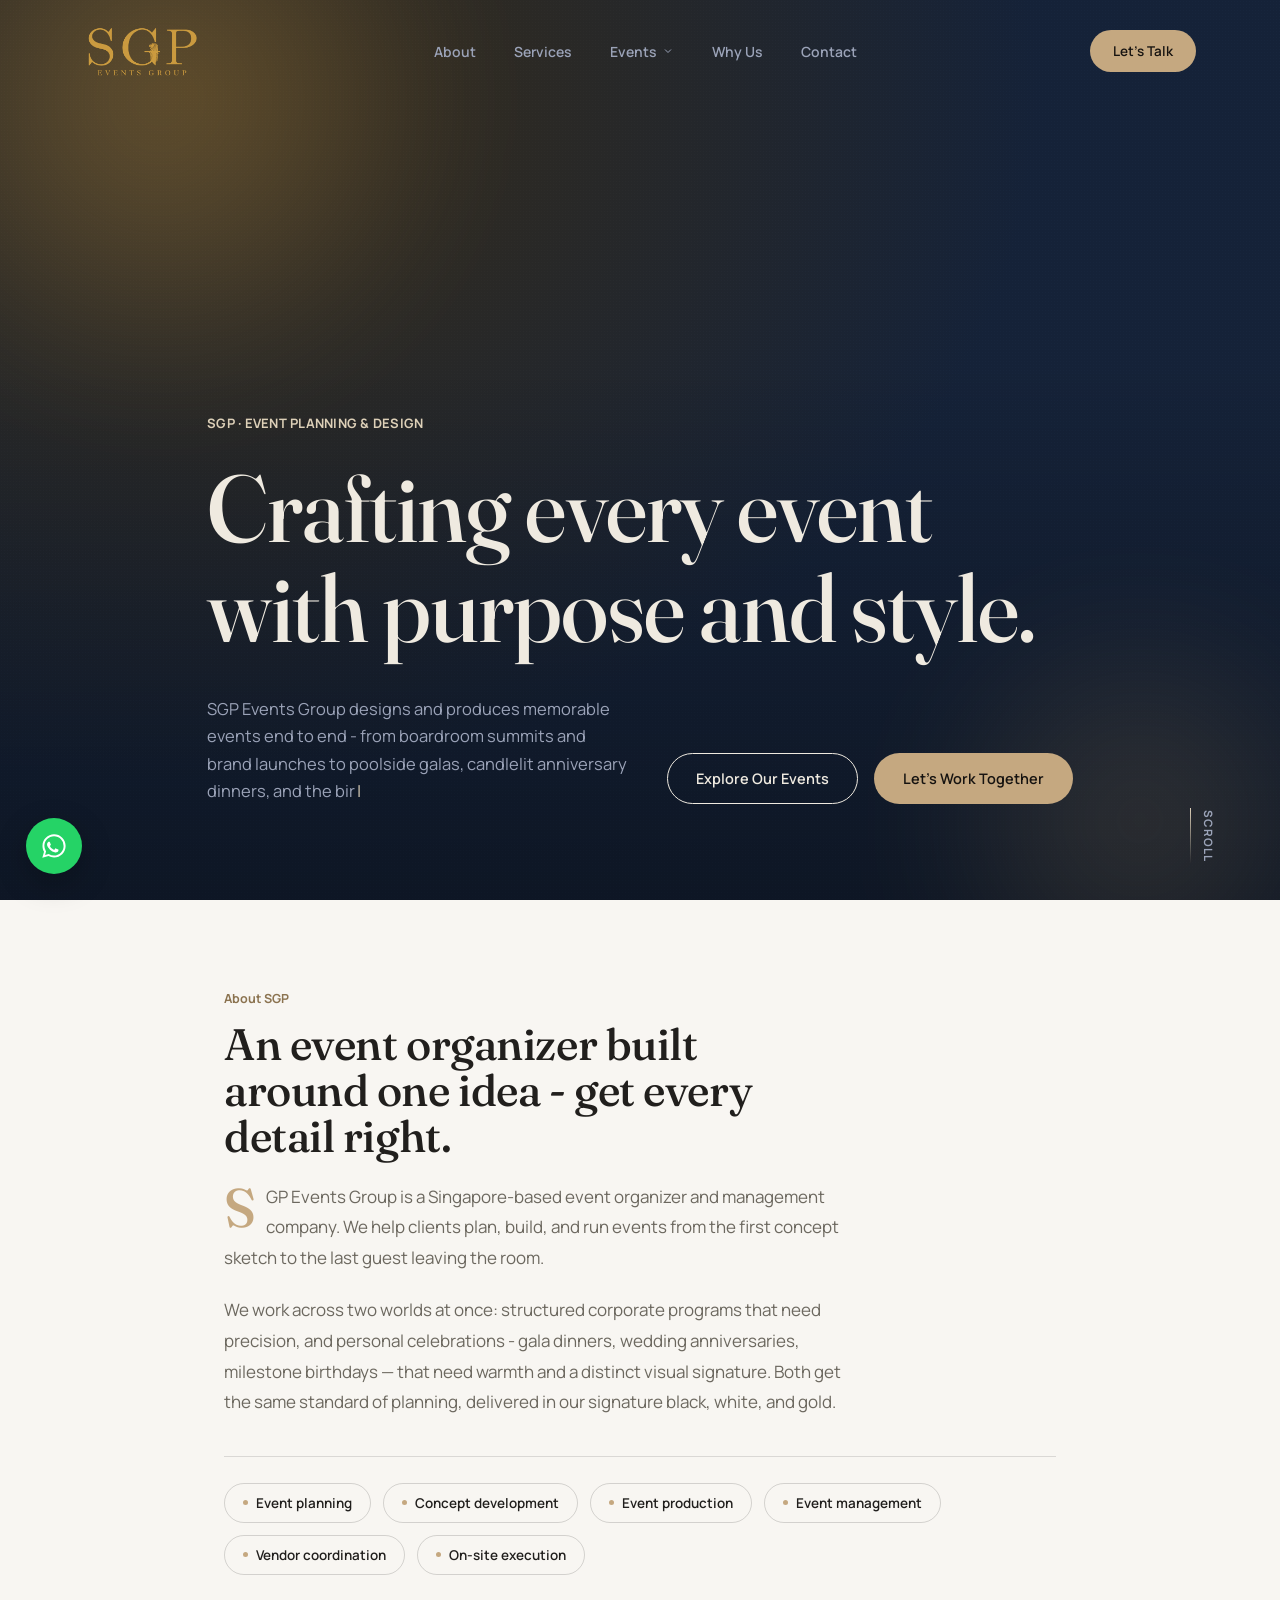
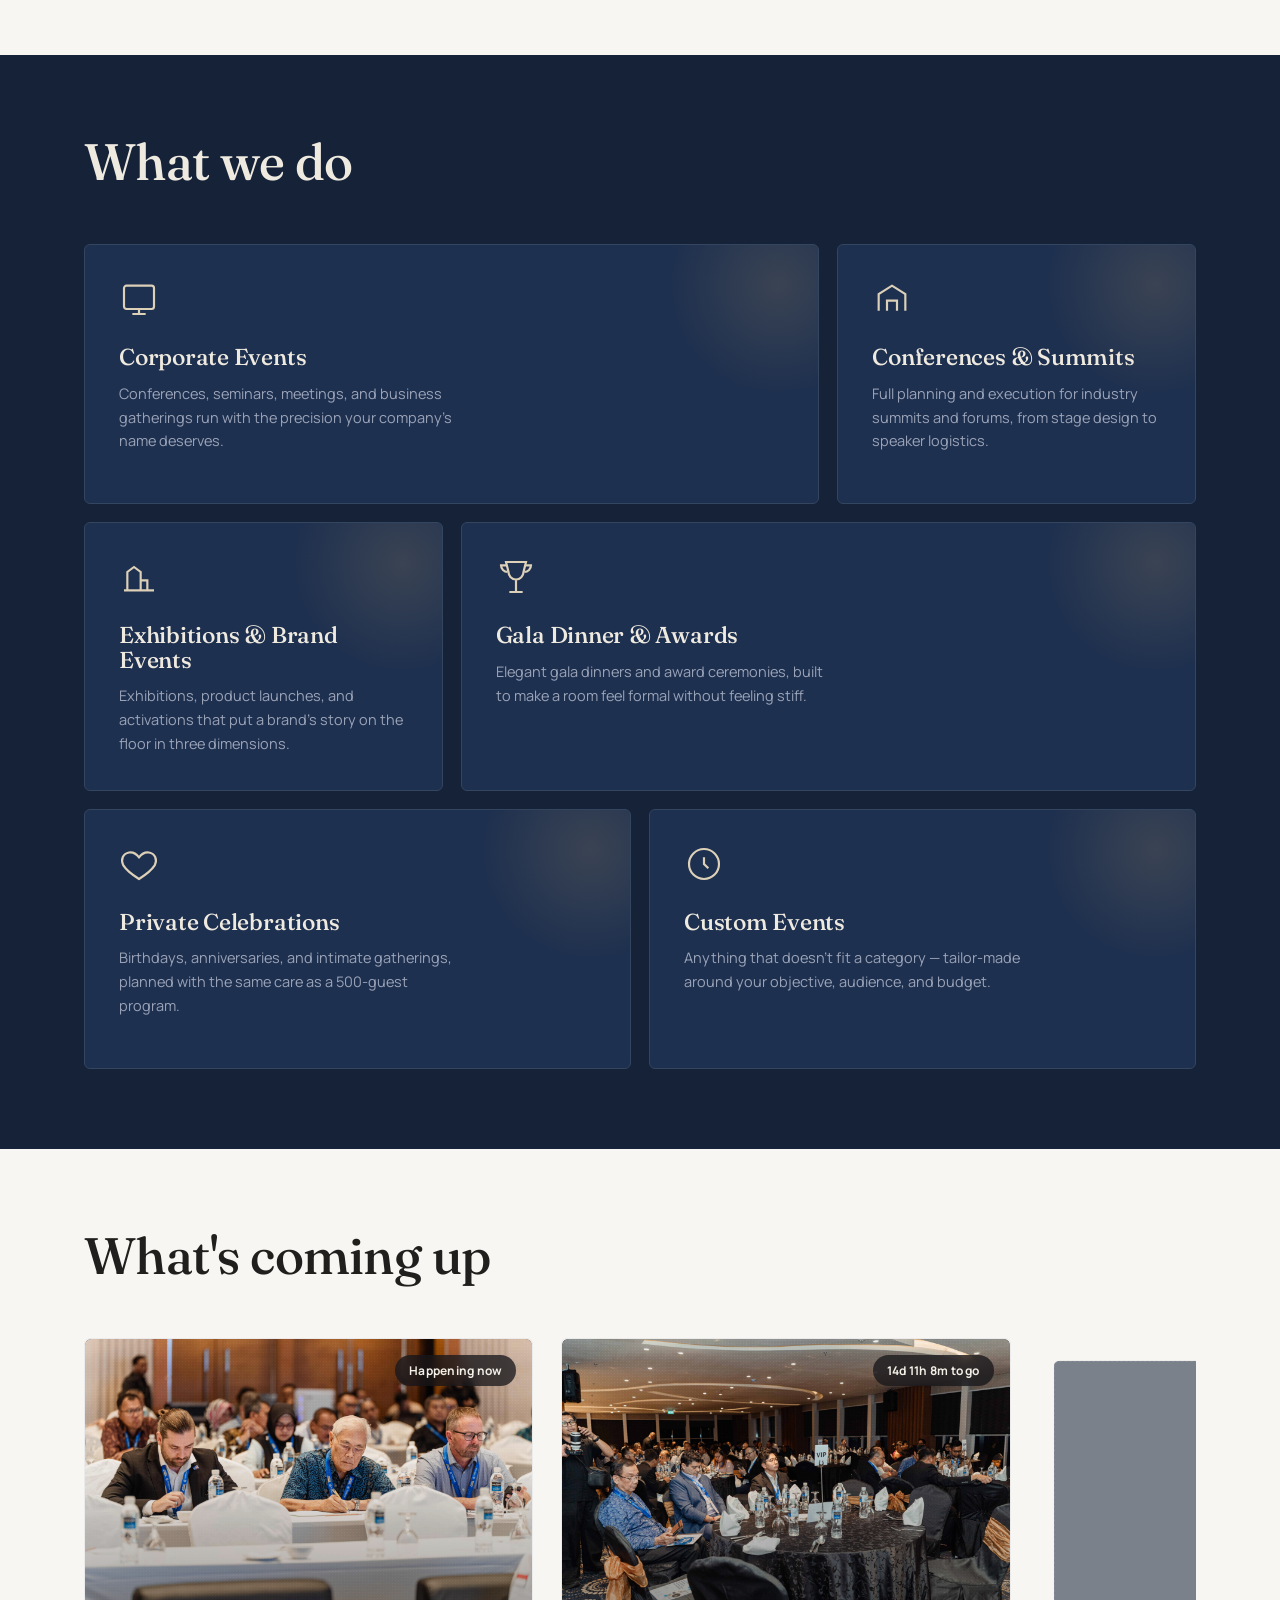
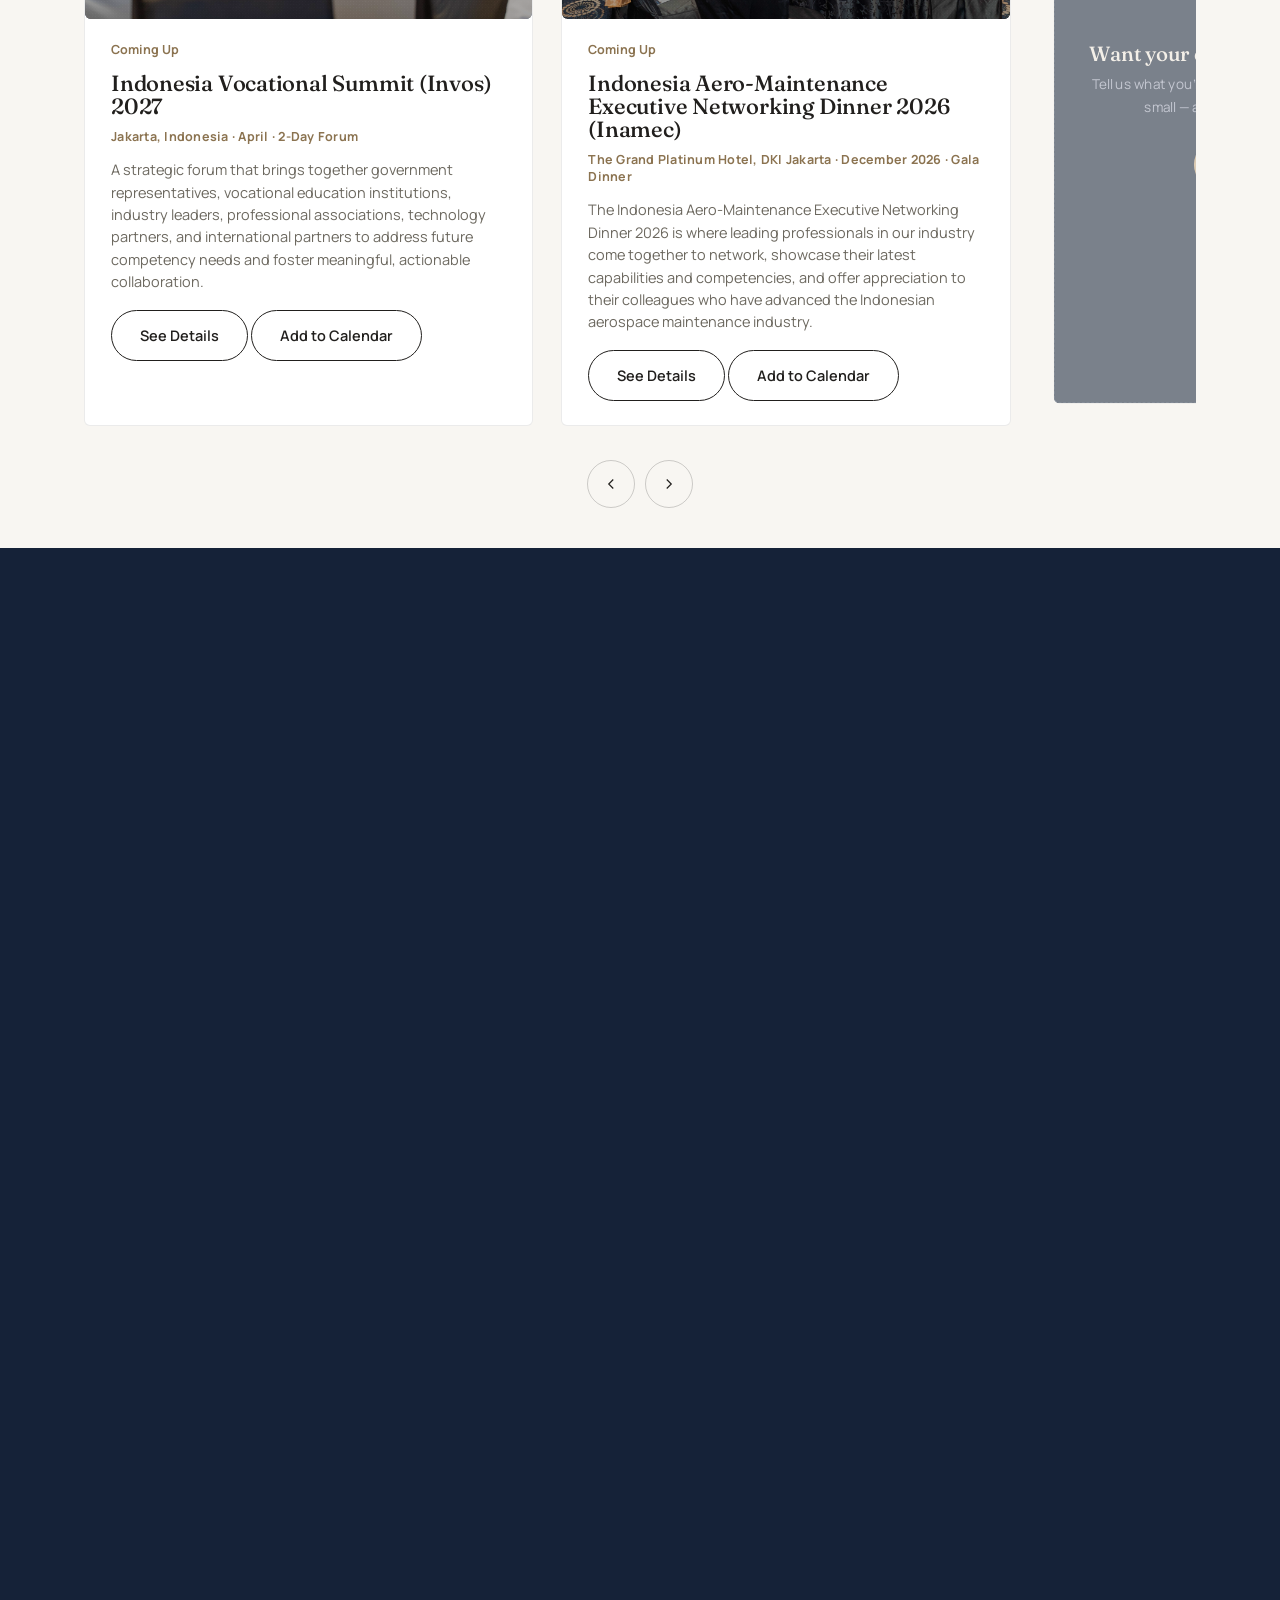
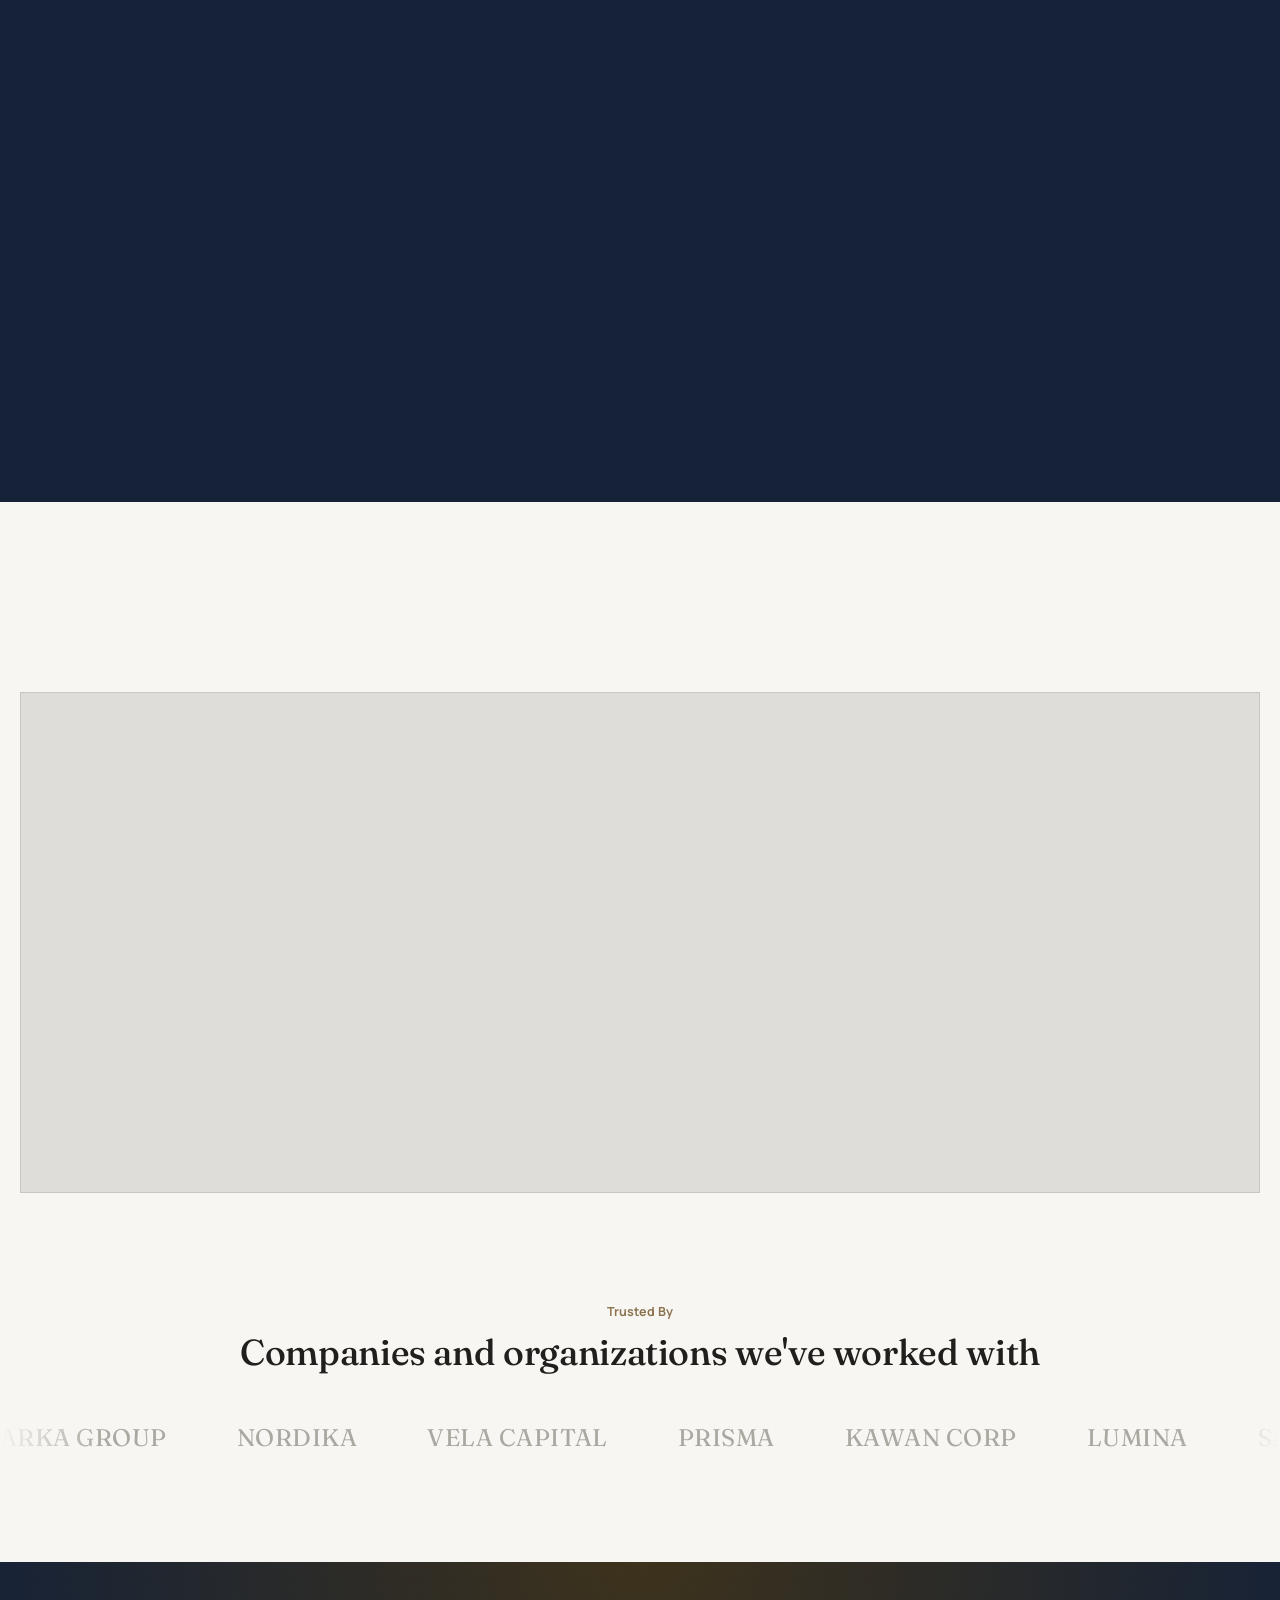
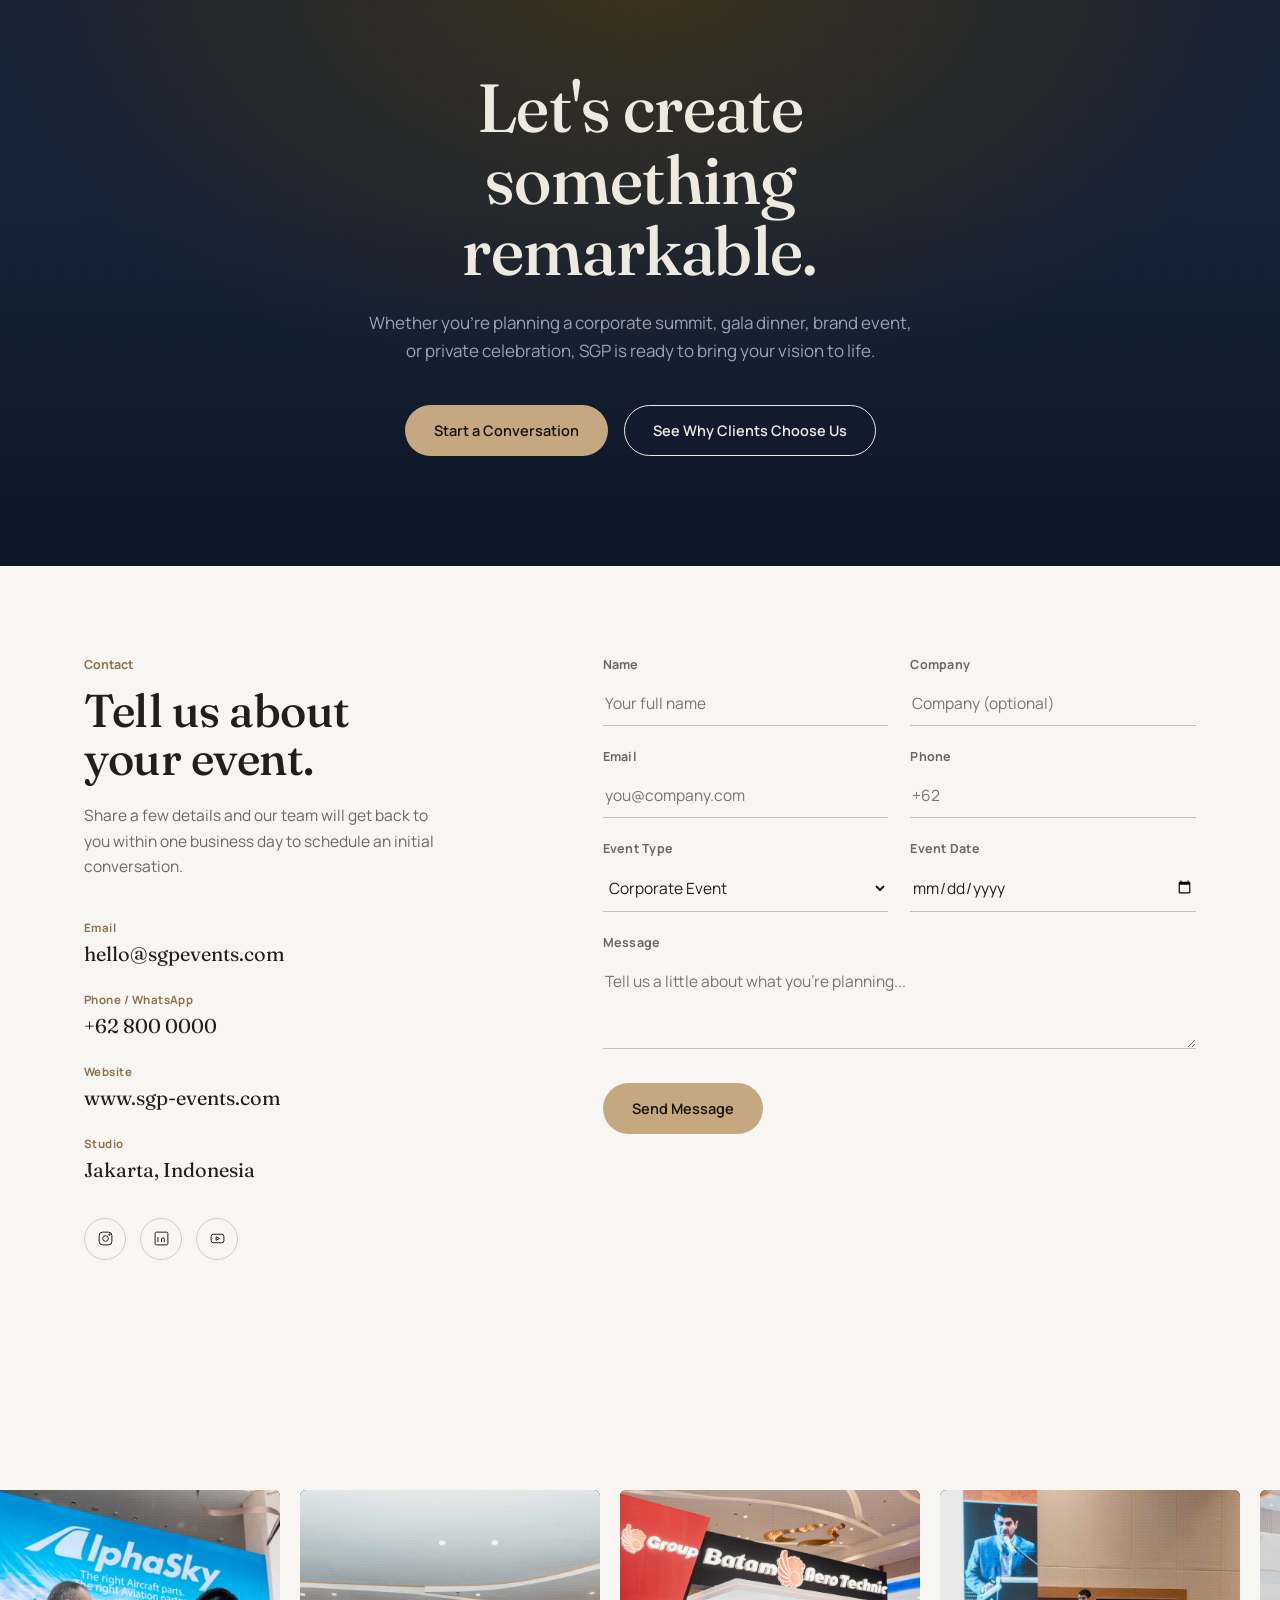
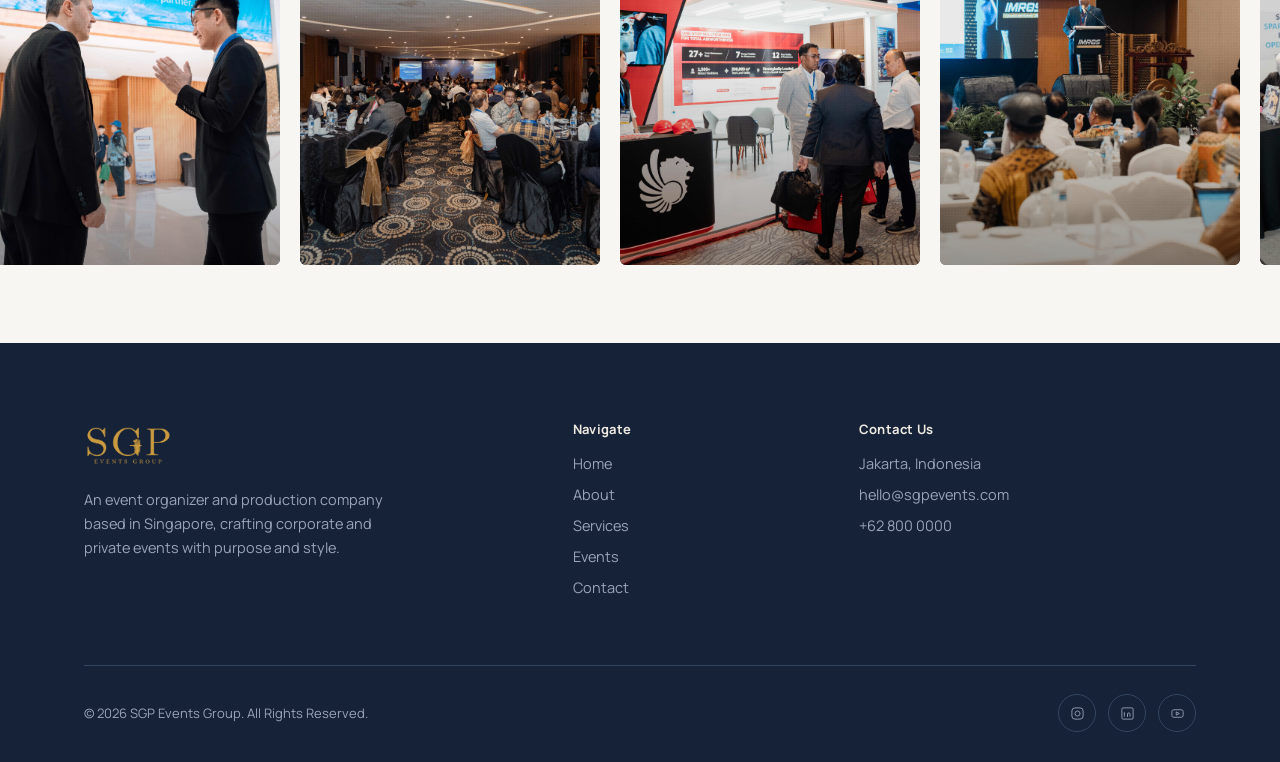
==== index.html @ adea3f10 "Rollback" ====
<!DOCTYPE html>
<html lang="en">
<head>
<meta charset="UTF-8">
<meta name="viewport" content="width=device-width, initial-scale=1.0">
<title>SGP Events Group - Crafting Every Event with Purpose and Style</title>
<link rel="icon" type="image/png" href="images/favicon.png">
<link rel="apple-touch-icon" href="images/favicon.png">
<link rel="preconnect" href="https://fonts.googleapis.com">
<link rel="preconnect" href="https://fonts.gstatic.com" crossorigin>
<link href="https://fonts.googleapis.com/css2?family=Fraunces:opsz,wght,SOFT@9..144,300..700,0..100&family=Manrope:wght@400;500;600;700;800&display=swap" rel="stylesheet">
<link rel="stylesheet" href="styles.css">
</head>
<body>

<!-- ============================================================
     NAV
     ============================================================ -->
<nav class="nav" id="nav">
  <div class="container">
    <a href="#home" class="logo-link"><img src="images/logo.png" alt="SGP Events Group" class="logo-img"></a>
    <div class="nav-links">
      <a href="#about">About</a>
      <a href="#services">Services</a>
      <div class="nav-item">
        <a href="#next-project" class="nav-dropdown-toggle">
          Events
          <svg class="chevron" viewBox="0 0 24 24" fill="none" stroke-width="2" width="12" height="12"><path d="M6 9l6 6 6-6"/></svg>
        </a>
        <div class="nav-dropdown">
          <div class="nav-dropdown-inner">
            <a href="#next-project">Upcoming Events</a>
            <a href="#featured">Past Projects</a>
            <a href="#event-showcase">Event Gallery</a>
          </div>
        </div>
      </div>
      <a href="#why">Why Us</a>
      <a href="#contact">Contact</a>
    </div>
    <div class="nav-cta">
      <a href="#contact" class="btn btn-primary">Let's Talk</a>
      <button class="burger" id="burger" aria-label="Open menu"><span></span><span></span><span></span></button>
    </div>
  </div>
</nav>

<div class="mobile-menu" id="mobileMenu">
  <a href="#about">About</a>
  <a href="#services">Services</a>
  <div class="mobile-nav-item">
    <div class="mobile-nav-row">
      <a href="#next-project">Events</a>
      <button class="mobile-dropdown-btn" aria-label="Toggle Events submenu">
        <svg class="chevron" viewBox="0 0 24 24" fill="none" stroke-width="2" width="20" height="20"><path d="M6 9l6 6 6-6"/></svg>
      </button>
    </div>
    <div class="mobile-submenu">
      <a href="#next-project">Upcoming Events</a>
      <a href="#featured">Past Projects</a>
      <a href="#event-showcase">Event Gallery</a>
    </div>
  </div>
  <a href="#why">Why Us</a>
  <a href="#contact">Contact</a>
</div>

<!-- ============================================================
     HERO
     ============================================================ -->
<header class="hero" id="home">
  <div class="hero-visual">
    <div class="frame tone-a"></div>
    <div class="hero-beam b1"></div>
    <div class="hero-beam b2"></div>
  </div>
  <div class="container hero-content">
    <div class="hero-kicker">
      SGP · EVENT PLANNING &amp; DESIGN
    </div>
    <h1>Crafting every event with purpose and style.</h1>
    <div class="hero-sub-row">
      <p class="hero-desc">SGP Events Group designs and produces memorable events end to end - from boardroom summits and brand launches to poolside galas, candlelit anniversary dinners, and the birthday table for twelve. You bring the vision; we build the experience around it.</p>
      <div class="hero-ctas">
        <a href="#event-showcase" class="btn btn-outline">Explore Our Events</a>
        <a href="#contact" class="btn btn-primary">Let's Work Together</a>
      </div>
    </div>
  </div>
  <div class="hero-scroll">SCROLL<span class="line"></span></div>
</header>

<!-- ============================================================
     ABOUT
     ============================================================ -->
<section class="about" id="about">
  <div class="about-video-bg">
    <video autoplay muted loop playsinline>
      <source src="images/about-bg.mp4" type="video/mp4">
    </video>
  </div>
  <div class="container about-single">
    <div class="about-copy reveal-stagger">
      <div class="eyebrow">About SGP</div>
      <h2>An event organizer built around one idea - get every detail right.</h2>
      <p class="about-lead">SGP Events Group is a Singapore-based event organizer and management company. We help clients plan, build, and run events from the first concept sketch to the last guest leaving the room.</p>
      <p>We work across two worlds at once: structured corporate programs that need precision, and personal celebrations - gala dinners, wedding anniversaries, milestone birthdays — that need warmth and a distinct visual signature. Both get the same standard of planning, delivered in our signature black, white, and gold.</p>
      <div class="about-services">
        <div>Event planning</div>
        <div>Concept development</div>
        <div>Event production</div>
        <div>Event management</div>
        <div>Vendor coordination</div>
        <div>On-site execution</div>
      </div>
    </div>
  </div>
</section>

<!-- ============================================================
     SERVICES
     ============================================================ -->
<section class="services" id="services">
  <div class="container">
    <div class="section-head reveal">
      <h2>What we do</h2>
    </div>
    <div class="svc-grid reveal-stagger">
      <div class="svc-card">
        <div class="svc-glow"></div>
        <div>
          <div class="svc-icon"><svg viewBox="0 0 24 24" fill="none" stroke-width="1.3"><rect x="3" y="4" width="18" height="14" rx="1.5"/><path d="M8 21h8M12 18v3"/></svg></div>
          <h3>Corporate Events</h3>
          <p>Conferences, seminars, meetings, and business gatherings run with the precision your company's name deserves.</p>
        </div>
      </div>
      <div class="svc-card">
        <div class="svc-glow"></div>
        <div>
          <div class="svc-icon"><svg viewBox="0 0 24 24" fill="none" stroke-width="1.3"><path d="M4 19V9l8-5 8 5v10"/><path d="M9 19v-6h6v6"/></svg></div>
          <h3>Conferences &amp; Summits</h3>
          <p>Full planning and execution for industry summits and forums, from stage design to speaker logistics.</p>
        </div>
      </div>
      <div class="svc-card">
        <div class="svc-glow"></div>
        <div>
          <div class="svc-icon"><svg viewBox="0 0 24 24" fill="none" stroke-width="1.3"><path d="M3 20h18M5 20V9l4-3 4 3v11M13 20v-6h4v6"/></svg></div>
          <h3>Exhibitions &amp; Brand Events</h3>
          <p>Exhibitions, product launches, and activations that put a brand's story on the floor in three dimensions.</p>
        </div>
      </div>
      <div class="svc-card">
        <div class="svc-glow"></div>
        <div>
          <div class="svc-icon"><svg viewBox="0 0 24 24" fill="none" stroke-width="1.3"><path d="M8 21h8M12 21V13M6 3h12l-1.5 6a4.5 4.5 0 01-9 0z"/><path d="M6 5H3a4 4 0 004 4M18 5h3a4 4 0 01-4 4"/></svg></div>
          <h3>Gala Dinner &amp; Awards</h3>
          <p>Elegant gala dinners and award ceremonies, built to make a room feel formal without feeling stiff.</p>
        </div>
      </div>
      <div class="svc-card">
        <div class="svc-glow"></div>
        <div>
          <div class="svc-icon"><svg viewBox="0 0 24 24" fill="none" stroke-width="1.3"><path d="M12 21s-7-4.35-9.5-8.3C.9 9.2 2.4 5.7 6 5.1 8.2 4.7 10.3 5.8 12 8c1.7-2.2 3.8-3.3 6-2.9 3.6.6 5.1 4.1 3.5 7.6C19 16.65 12 21 12 21z"/></svg></div>
          <h3>Private Celebrations</h3>
          <p>Birthdays, anniversaries, and intimate gatherings, planned with the same care as a 500-guest program.</p>
        </div>
      </div>
      <div class="svc-card">
        <div class="svc-glow"></div>
        <div>
          <div class="svc-icon"><svg viewBox="0 0 24 24" fill="none" stroke-width="1.3"><circle cx="12" cy="12" r="9"/><path d="M12 8v4l2.6 2.6"/></svg></div>
          <h3>Custom Events</h3>
          <p>Anything that doesn't fit a category — tailor-made around your objective, audience, and budget.</p>
        </div>
      </div>
    </div>
  </div>
</section>

<!-- ============================================================
     NEXT PROJECTS (UPCOMING) — white background, coverflow scroll
     ============================================================ -->
<section class="next-project" id="next-project">
  <div class="container">
    <div class="section-head reveal">
      <h2>What's coming up</h2>
    </div>

    <div class="next-grid">
      <div class="next-card reveal">
        <div class="frame tone-e" style="aspect-ratio:16/10;">
          <img src="images/IMROS-6358.jpg" alt="Indonesia Vocational Summit (Invos) 2027">
          <div class="next-badge" data-countdown-badge data-target="2026-11-12T09:00:00">Loading…</div>
        </div>
        <div class="next-card-body">
          <div class="eyebrow">Coming Up</div>
          <h3>Indonesia Vocational Summit (Invos) 2027</h3>
          <div class="next-meta">Jakarta, Indonesia · April · 2-Day Forum</div>
          <p>A strategic forum that brings together government representatives, vocational education institutions, industry leaders, professional associations, technology partners, and international partners to address future competency needs and foster meaningful, actionable collaboration.</p>
          <a href="https://invos2026.com/" class="btn btn-outline dark">See Details</a>
          <a href="#" class="btn btn-outline dark" data-add-ics
             data-title="Indonesia Vocational Summit (Invos) 2027"
             data-start="2026-11-12T09:00:00"
             data-end="2026-11-13T17:00:00"
             data-location="Jakarta, Indonesia">Add to Calendar</a>
        </div>
      </div>

      <div class="next-card reveal">
        <div class="frame tone-b" style="aspect-ratio:16/10;">
          <img src="images/IMROS-1120.jpg" alt="Indonesia Aero-Maintenance Executive Networking Dinner 2026 (Inamec)">
          <div class="next-badge" data-countdown-badge data-target="2026-12-20T18:00:00">Loading…</div>
        </div>
        <div class="next-card-body">
          <div class="eyebrow">Coming Up</div>
          <h3>Indonesia Aero-Maintenance Executive Networking Dinner 2026 (Inamec)</h3>
          <div class="next-meta">The Grand Platinum Hotel, DKI Jakarta · December 2026 · Gala Dinner</div>
          <p>The Indonesia Aero-Maintenance Executive Networking Dinner 2026 is where leading professionals in our industry come together to network, showcase their latest capabilities and competencies, and offer appreciation to their colleagues who have advanced the Indonesian aerospace maintenance industry.</p>
          <a href="#contact" class="btn btn-outline dark">See Details</a>
          <a href="#" class="btn btn-outline dark" data-add-ics
             data-title="Indonesia Aero-Maintenance Executive Networking Dinner 2026 (Inamec)"
             data-start="2026-12-20T18:00:00"
             data-end="2026-12-20T22:00:00"
             data-location="The Grand Platinum Hotel, DKI Jakarta">Add to Calendar</a>
        </div>
      </div>

      <div class="next-card next-card-cta reveal">
        <div class="next-cta-inner">
          <div class="next-cta-icon"><svg viewBox="0 0 24 24" fill="none" stroke-width="1.3"><path d="M12 5v14M5 12h14"/></svg></div>
          <h3>Want your event as our next project?</h3>
          <p>Tell us what you're planning — corporate, private, big or small — and let's see where it could go.</p>
          <a href="#contact" class="btn btn-primary">Let's Discuss</a>
        </div>
      </div>
    </div>

    <div class="next-nav">
      <button class="arrow-btn" data-next-prev aria-label="Scroll left"><svg viewBox="0 0 24 24" fill="none" stroke-width="1.6"><path d="M15 18l-6-6 6-6"/></svg></button>
      <button class="arrow-btn" data-next-next aria-label="Scroll right"><svg viewBox="0 0 24 24" fill="none" stroke-width="1.6"><path d="M9 6l6 6-6 6"/></svg></button>
    </div>
  </div>
</section>

<!-- ============================================================
     FEATURED PROJECT
     ============================================================ -->
<section class="featured" id="featured">
  <div class="container">
    <div class="feat-top reveal">
      <div>
        <div class="eyebrow on-ink">Our Past Project</div>
        <h2 class="feat-title"><a href="https://www.imros2026.com/" target="_blank" rel="noopener" style="color:inherit;">Indonesia MRO Summit 2026</a></h2>
      </div>
      <div class="feat-meta">
        <div><span>Location</span><strong>Radisson Golf & Convention Center Batam, Indonesia</strong></div>
        <div><span>Date</span><strong>9 June 2026 – 10 June 2026</strong></div>
        <div><span>Guests</span><strong data-counter="300" data-suffix="+">0</strong></div>
        <div><span>Format</span><strong>MRO Summit</strong></div>
      </div>
    </div>

    <div class="feat-main reveal">
      <div class="frame tone-c" style="aspect-ratio:16/10;">
        <img src="images/SRT0723.jpg" alt="">
        <div class="frame-icon" style="left:30px; bottom:30px; width:34px; height:34px;"><svg viewBox="0 0 24 24" fill="none" stroke-width="1.3"><path d="M2 17c1.5-1.3 3-1.3 4.5 0s3 1.3 4.5 0 3-1.3 4.5 0 3 1.3 4.5 0"/><path d="M6 13V6a2 2 0 012-2h3l5 5v4"/></svg></div>
      </div>
      <div class="feat-side">
        <div class="frame tone-d">
          <img src="images/IMROS-00497.jpg" alt="">
        </div>
        <div class="frame tone-e">
          <img src="images/IMROS-00274.jpg" alt="">
        </div>
      </div>
    </div>

    <div class="feat-strip reveal" data-gallery>
      <div class="frame tone-a" data-lightbox-item>
        <img src="images/IMROS-0100.jpg" alt="">
      </div>
      <div class="frame tone-b" data-lightbox-item>
        <img src="images/IMROS-1163.jpg" alt="">
      </div>
      <div class="frame tone-d" data-lightbox-item>
        <img src="images/IMROS-00497.jpg" alt="">
      </div>
      <div class="frame tone-e" data-lightbox-item>
        <img src="images/IMROS-00274.jpg" alt="">
      </div>
    </div>

    <div class="feat-bottom reveal">
      <div>
        <h3 style="font-size:24px; margin-bottom:16px;">About the event</h3>
        <p>Indonesia MRO Summit (IMROS) 2026 is a conference and exhibition bringing together key stakeholders from the aviation Maintenance, Repair & Overhaul (MRO) industry to discuss market developments, opportunities, technology, regulations, investment, infrastructure, sustainability, and workforce development. Under the theme "Indonesia Path to Becoming Asia MRO Hub," IMROS provides a platform for airlines, MRO providers, OEMs, regulators, investors, and technology companies to exchange insights, build strategic partnerships, and strengthen Indonesia's position as a regional MRO hub.</p>
        <div style="margin-top:28px;">
          <a href="https://www.imros2026.com/" class="btn btn-outline" style="color:var(--text-on-ink);">Explore the Event</a>
        </div>
      </div>
      <div>
        <h3 style="font-size:24px; margin-bottom:16px;">SGP's role &amp; highlights</h3>
        <ul class="feat-highlights">
          <li><svg viewBox="0 0 24 24" fill="none" stroke-width="1.6"><path d="M20 6L9 17l-5-5"/></svg>Manage full event production, from concept development and planning through to on-site execution and event breakdown</li>
          <li><svg viewBox="0 0 24 24" fill="none" stroke-width="1.6"><path d="M20 6L9 17l-5-5"/></svg>Manage participants, speakers, and sponsors, including coordination, communication, and on-site requirements</li>
          <li><svg viewBox="0 0 24 24" fill="none" stroke-width="1.6"><path d="M20 6L9 17l-5-5"/></svg>Manage exhibitions, gala dinners, and other event-related activities to ensure smooth planning and execution</li>
          <li><svg viewBox="0 0 24 24" fill="none" stroke-width="1.6"><path d="M20 6L9 17l-5-5"/></svg>Coordinate with hotels and external vendors to manage venue requirements, logistics, production, and event-related services</li>
        </ul>
      </div>
    </div>
  </div>
</section>

<!-- Lightbox -->
<div class="lightbox" id="lightbox">
  <div class="lightbox-frame">
    <button class="lightbox-close" data-lb-close><svg viewBox="0 0 24 24" fill="none" stroke-width="1.6"><path d="M6 6l12 12M18 6L6 18"/></svg></button>
    <button class="lightbox-prev" data-lb-prev><svg viewBox="0 0 24 24" fill="none" stroke-width="1.6"><path d="M15 18l-6-6 6-6"/></svg></button>
    <div class="frame" id="lightboxFrame" style="width:100%;height:100%;"></div>
    <button class="lightbox-next" data-lb-next><svg viewBox="0 0 24 24" fill="none" stroke-width="1.6"><path d="M9 6l6 6-6 6"/></svg></button>
  </div>
</div>

<!-- ============================================================
     WHY CHOOSE SGP
     ============================================================ -->
<section class="why" id="why">
  <div class="container">
    <div class="section-head reveal">
      <h2>Why clients choose SGP</h2>
    </div>
  </div>
  <div class="container" style="padding-left:0;padding-right:0;">
    <div class="why-grid">
      <div class="why-item reveal">
        <div class="why-icon"><svg viewBox="0 0 24 24" fill="none" stroke-width="1.3"><path d="M12 2l8 4v6c0 5-3.5 8-8 10-4.5-2-8-5-8-10V6z"/></svg></div>
        <h3>End-to-end management</h3>
        <p>From the first concept meeting to final teardown — one team accountable for the whole thing.</p>
      </div>
      <div class="why-item reveal">
        <div class="why-icon"><svg viewBox="0 0 24 24" fill="none" stroke-width="1.3"><path d="M12 2l2.4 6.6L21 11l-6.6 2.4L12 20l-2.4-6.6L3 11l6.6-2.4z"/></svg></div>
        <h3>Creative concepts</h3>
        <p>Events designed around your goals and audience, not pulled from a template.</p>
      </div>
      <div class="why-item reveal">
        <div class="why-icon"><svg viewBox="0 0 24 24" fill="none" stroke-width="1.3"><rect x="4" y="4" width="16" height="16" rx="2"/><path d="M9 12l2 2 4-4"/></svg></div>
        <h3>Professional execution</h3>
        <p>Detailed run-sheets and strong on-site coordination, so the day runs the way it was planned.</p>
      </div>
      <div class="why-item reveal">
        <div class="why-icon"><svg viewBox="0 0 24 24" fill="none" stroke-width="1.3"><circle cx="7" cy="8" r="3"/><circle cx="17" cy="8" r="3"/><path d="M2 20c0-3 2.5-5 5-5s5 2 5 5M12 20c0-3 2.5-5 5-5s5 2 5 5"/></svg></div>
        <h3>Reliable partners</h3>
        <p>A trusted network of vendors, venues, and production crews built over years, not booked cold.</p>
      </div>
      <div class="why-item reveal">
        <div class="why-icon"><svg viewBox="0 0 24 24" fill="none" stroke-width="1.3"><path d="M4 12h16M4 6h10M4 18h13"/></svg></div>
        <h3>Flexible solutions</h3>
        <p>Programs scaled to fit different objectives, guest counts, and budgets — without cutting corners.</p>
      </div>
      <div class="why-item reveal">
        <div class="why-icon"><svg viewBox="0 0 24 24" fill="none" stroke-width="1.3"><path d="M12 21s-7-4.35-9.5-8.3C.9 9.2 2.4 5.7 6 5.1 8.2 4.7 10.3 5.8 12 8c1.7-2.2 3.8-3.3 6-2.9 3.6.6 5.1 4.1 3.5 7.6C19 16.65 12 21 12 21z"/></svg></div>
        <h3>Memorable experiences</h3>
        <p>Events people are still talking about weeks after the lights come down.</p>
      </div>
    </div>
  </div>
</section>

<!-- ============================================================
     CLIENTS
     ============================================================ -->
<section class="clients">
  <div class="clients-head container">
    <div class="eyebrow">Trusted By</div>
    <h2>Companies and organizations we've worked with</h2>
  </div>
  <div class="logo-wrap">
    <div class="logo-track" id="logoTrack">
      <div class="logo-item">ARKA GROUP</div>
      <div class="logo-item">NORDIKA</div>
      <div class="logo-item">VELA CAPITAL</div>
      <div class="logo-item">PRISMA</div>
      <div class="logo-item">KAWAN CORP</div>
      <div class="logo-item">LUMINA</div>
      <div class="logo-item">SATRIA HOLDINGS</div>
      <div class="logo-item">ORBIT MEDIA</div>
    </div>
  </div>
</section>

<!-- ============================================================
     CTA BAND
     ============================================================ -->
<section class="cta-band">
  <div class="frame tone-d"></div>
  <div class="container cta-content reveal">
    <h2>Let's create something remarkable.</h2>
    <p>Whether you're planning a corporate summit, gala dinner, brand event, or private celebration, SGP is ready to bring your vision to life.</p>
    <div class="cta-btns">
      <a href="#contact" class="btn btn-primary">Start a Conversation</a>
      <a href="#why" class="btn btn-outline">See Why Clients Choose Us</a>
    </div>
  </div>
</section>

<!-- ============================================================
     CONTACT
     ============================================================ -->
<section class="contact" id="contact">
  <div class="container contact-grid">
    <div class="contact-info reveal">
      <div class="eyebrow">Contact</div>
      <h2>Tell us about your event.</h2>
      <p>Share a few details and our team will get back to you within one business day to schedule an initial conversation.</p>

      <div class="contact-detail"><span>Email</span><a href="mailto:hello@sgpevents.com">hello@sgpevents.com</a></div>
      <div class="contact-detail"><span>Phone / WhatsApp</span><a href="tel:+628000000">+62 800 0000</a></div>
      <div class="contact-detail"><span>Website</span><a href="#">www.sgp-events.com</a></div>
      <div class="contact-detail"><span>Studio</span><div>Jakarta, Indonesia</div></div>

      <div class="social-row">
        <a href="#" aria-label="Instagram"><svg viewBox="0 0 24 24" fill="none" stroke-width="1.4"><rect x="3" y="3" width="18" height="18" rx="5"/><circle cx="12" cy="12" r="4"/><circle cx="17.5" cy="6.5" r="1"/></svg></a>
        <a href="#" aria-label="LinkedIn"><svg viewBox="0 0 24 24" fill="none" stroke-width="1.4"><rect x="3" y="3" width="18" height="18" rx="2"/><path d="M7 10v7M7 7v.01M12 17v-4a2 2 0 014 0v4M12 13v4"/></svg></a>
        <a href="#" aria-label="YouTube"><svg viewBox="0 0 24 24" fill="none" stroke-width="1.4"><rect x="3" y="6" width="18" height="12" rx="3"/><path d="M10 9.5l5 2.5-5 2.5z"/></svg></a>
      </div>
    </div>

    <form class="contact-form reveal" id="contactForm">
      <div class="form-grid">
        <div class="form-field"><label>Name</label><input type="text" required placeholder="Your full name"></div>
        <div class="form-field"><label>Company</label><input type="text" placeholder="Company (optional)"></div>
        <div class="form-field"><label>Email</label><input type="email" required placeholder="you@company.com"></div>
        <div class="form-field"><label>Phone</label><input type="tel" placeholder="+62"></div>
        <div class="form-field"><label>Event Type</label>
          <select>
            <option>Corporate Event</option>
            <option>Conference / Summit</option>
            <option>Exhibition / Brand Event</option>
            <option>Gala Dinner / Awards</option>
            <option>Private Celebration</option>
            <option>Custom Event</option>
          </select>
        </div>
        <div class="form-field"><label>Event Date</label><input type="date"></div>
        <div class="form-field full"><label>Message</label><textarea placeholder="Tell us a little about what you're planning..."></textarea></div>
        <div class="form-submit">
          <button type="submit" class="btn btn-primary">Send Message</button>
          <span class="form-note" id="formNote">Thank you — this is a portfolio mockup, so no message was actually sent.</span>
        </div>
      </div>
    </form>
  </div>
</section>

<!-- ============================================================
     EVENT SHOWCASE GALLERY — before footer
     ============================================================ -->
<section class="event-showcase" id="event-showcase">
  <div class="container">
    <div class="section-head reveal">
      <h2>Moments from our events</h2>
      <a href="gallery.html" class="btn btn-outline dark">View Full Gallery</a>
    </div>
  </div>
  <div class="eg-carousel" data-eg-carousel>
    <div class="eg-track" data-eg-track>
      <!-- slides injected by JS from SHOWCASE_IMAGES -->
    </div>
  </div>
</section>

<!-- Event Showcase Lightbox -->
<div class="eg-lightbox" id="egLightbox">
  <div class="eg-lightbox-inner">
    <button class="lightbox-close" data-eg-close><svg viewBox="0 0 24 24" fill="none" stroke-width="1.6"><path d="M6 6l12 12M18 6L6 18"/></svg></button>
    <button class="lightbox-prev" data-eg-prev><svg viewBox="0 0 24 24" fill="none" stroke-width="1.6"><path d="M15 18l-6-6 6-6"/></svg></button>
    <div class="eg-lightbox-main"><img id="egLightboxImg" src="" alt=""></div>
    <button class="lightbox-next" data-eg-next><svg viewBox="0 0 24 24" fill="none" stroke-width="1.6"><path d="M9 6l6 6-6 6"/></svg></button>
    <div class="eg-lightbox-thumbs" id="egLightboxThumbs"></div>
  </div>
</div>

<!-- ============================================================
     FOOTER
     ============================================================ -->
<footer>
  <div class="container">
    <div class="footer-top">
      <div class="footer-brand">
        <a href="#home" class="logo-link"><img src="images/logo.png" alt="SGP Events Group" class="logo-img"></a>
        <p>An event organizer and production company based in Singapore, crafting corporate and private events with purpose and style.</p>
      </div>
      <div class="footer-col">
        <h4>Navigate</h4>
        <a href="#home">Home</a>
        <a href="#about">About</a>
        <a href="#services">Services</a>
        <a href="#next-project">Events</a>
        <a href="#contact">Contact</a>
      </div>
      <div class="footer-col">
        <h4>Contact Us</h4>
        <a href="#">Jakarta, Indonesia</a>
        <a href="mailto:hello@sgpevents.com">hello@sgpevents.com</a>
        <a href="tel:+628000000">+62 800 0000</a>
      </div>
    </div>
    <div class="footer-bottom">
      <div>© 2026 SGP Events Group. All Rights Reserved.</div>
      <div class="footer-social">
        <a href="#" aria-label="Instagram"><svg viewBox="0 0 24 24" fill="none" stroke-width="1.4"><rect x="3" y="3" width="18" height="18" rx="5"/><circle cx="12" cy="12" r="4"/></svg></a>
        <a href="#" aria-label="LinkedIn"><svg viewBox="0 0 24 24" fill="none" stroke-width="1.4"><rect x="3" y="3" width="18" height="18" rx="2"/><path d="M7 10v7M7 7v.01M12 17v-4a2 2 0 014 0v4M12 13v4"/></svg></a>
        <a href="#" aria-label="YouTube"><svg viewBox="0 0 24 24" fill="none" stroke-width="1.4"><rect x="3" y="6" width="18" height="12" rx="3"/><path d="M10 9.5l5 2.5-5 2.5z"/></svg></a>
      </div>
    </div>
  </div>
</footer>

<button class="back-top" id="backTop" aria-label="Back to top"><svg viewBox="0 0 24 24" fill="none" stroke-width="1.6"><path d="M12 19V5M5 12l7-7 7 7"/></svg></button>
<a href="https://wa.me/6281234567890?text=Hi%20SGP%20Events%2C%20I%27d%20like%20to%20ask%20about" target="_blank" rel="noopener" class="whatsapp-bubble" aria-label="Chat on WhatsApp">
  <svg viewBox="0 0 24 24" fill="currentColor" width="28" height="28">
    <path d="M12.04 2C6.58 2 2.13 6.45 2.13 11.91c0 1.75.46 3.45 1.32 4.95L2 22l5.28-1.39c1.45.79 3.08 1.21 4.76 1.21h.01c5.46 0 9.91-4.45 9.91-9.91 0-2.65-1.03-5.14-2.9-7.01C17.18 3.03 14.68 2 12.04 2zm0 1.67c2.19 0 4.25.85 5.79 2.4a8.18 8.18 0 012.41 5.83c0 4.55-3.7 8.24-8.25 8.24a8.2 8.2 0 01-4.19-1.15l-.3-.18-3.13.82.84-3.05-.2-.32a8.19 8.19 0 01-1.26-4.38c0-4.55 3.7-8.21 8.29-8.21zm-4.52 4.7c-.16 0-.42.06-.64.31-.22.25-.85.83-.85 2.02s.87 2.34.99 2.5c.12.16 1.7 2.6 4.13 3.64.58.25 1.03.4 1.38.51.58.19 1.11.16 1.53.1.47-.07 1.43-.58 1.63-1.15.2-.56.2-1.04.14-1.14-.06-.1-.22-.16-.47-.28-.24-.12-1.43-.71-1.65-.79-.22-.08-.39-.12-.55.12-.16.24-.63.79-.77.95-.14.16-.28.18-.53.06-.24-.12-1.03-.38-1.96-1.21-.72-.65-1.21-1.44-1.35-1.69-.14-.24-.02-.38.11-.5.11-.11.24-.28.36-.42.12-.14.16-.24.24-.4.08-.16.04-.3-.02-.42-.06-.12-.55-1.34-.76-1.83-.2-.48-.4-.42-.55-.42h-.47z"/>
  </svg>
</a>
<script src="script.js"></script>
</body>
</html>
---- styles.css ----
/* ============================================================
   TOKENS
   ============================================================ */
:root{
  --ink:        #152238;
  --ink-soft:   #1E304F;
  --ink-line:   #34455F;
  --paper:      #f8f6f2;
  --paper-2:    #EEE9DD;
  --brass:      #C5A880;
  --brass-light:#ddd0b8;
  --brass-dim:  #8B7350;
  --text-dark:  #211F1D;
  --text-muted: #6C685F;
  --text-on-ink:#EFEAE0;
  --text-on-ink-muted: #9BA3B8;
  --radius-sm: 3px;
  --radius-md: 6px;
  --maxw: 1240px;
  --ease: cubic-bezier(.22,.68,.32,1);
}

*,*::before,*::after{ box-sizing:border-box; }
html{ scroll-behavior:smooth; }
@media (prefers-reduced-motion: reduce){
  html{ scroll-behavior:auto; }
  *,*::before,*::after{ animation-duration:0.001ms !important; animation-iteration-count:1 !important; transition-duration:0.001ms !important; scroll-behavior:auto !important; }
}
body{
  margin:0;
  font-family:'Manrope',sans-serif;
  background:var(--paper);
  color:var(--text-dark);
  -webkit-font-smoothing:antialiased;
  overflow-x:hidden;
}
img{max-width:100%;display:block;}
a{color:inherit; text-decoration:none;}
button{font-family:inherit; cursor:pointer;}
h1,h2,h3,h4{
  font-family:'Fraunces',serif;
  font-weight:500;
  line-height:1.05;
  margin:0;
  letter-spacing:-0.01em;
}
p{ margin:0; line-height:1.65; }
.container{ max-width:var(--maxw); margin:0 auto; padding:0 clamp(20px,5vw,64px); }
section{ position:relative; }
.eyebrow{
  font-size:12.5px;
  color:var(--brass-dim);
  font-weight:700;
  margin-bottom:14px;
}
.eyebrow.on-ink{ color:var(--brass-light); }
.section-head{
  display:flex; align-items:flex-end; justify-content:space-between; gap:32px;
  margin-bottom:56px; flex-wrap:wrap;
}
.section-head h2{ font-size:clamp(32px,4vw,52px); max-width:640px; }
.section-head .lede{ max-width:340px; color:var(--text-muted); font-size:15.5px; padding-bottom:6px; }
.btn{
  display:inline-flex; align-items:center; gap:10px;
  padding:15px 28px; border-radius:999px; font-weight:600; font-size:14.5px;
  border:1px solid transparent; transition:transform .35s var(--ease), background .3s, color .3s, border-color .3s;
  white-space:nowrap;
}
.btn:active{ transform:scale(.97); }
.btn-primary{ background:var(--brass); color:#161310; }
.btn-primary:hover{ background:var(--brass-light); }
.btn-outline{ border-color:currentColor; color:inherit; background:transparent; }
.btn-outline:hover{ background:rgba(255,255,255,.08); }
.btn-outline.dark:hover{ background:rgba(0,0,0,.06); }
.btn svg{ width:16px; height:16px; }

/* reveal-on-scroll */
.reveal{ opacity:0; transform:translateY(26px); transition:opacity .9s var(--ease), transform .9s var(--ease); }
.reveal.is-visible{ opacity:1; transform:translateY(0); }
.reveal-stagger > *{ opacity:0; transform:translateY(20px); transition:opacity .7s var(--ease), transform .7s var(--ease); }
.reveal-stagger.is-visible > *{ opacity:1; transform:translateY(0); }
.reveal-stagger.is-visible > *:nth-child(1){ transition-delay:.05s; }
.reveal-stagger.is-visible > *:nth-child(2){ transition-delay:.13s; }
.reveal-stagger.is-visible > *:nth-child(3){ transition-delay:.21s; }
.reveal-stagger.is-visible > *:nth-child(4){ transition-delay:.29s; }
.reveal-stagger.is-visible > *:nth-child(5){ transition-delay:.37s; }
.reveal-stagger.is-visible > *:nth-child(6){ transition-delay:.45s; }

/* ============================================================
   PLACEHOLDER PHOTOGRAPHY FRAMES (abstract brass/ink editorial motif)
   ============================================================ */
.frame{
  position:relative; overflow:hidden; border-radius:var(--radius-md);
  background-color:var(--ink);
  isolation:isolate;
}
.frame img{
  position:absolute; inset:0; width:100%; height:100%; object-fit:cover; z-index:0;
}
.frame::before{
  content:''; position:absolute; inset:0; z-index:1; opacity:.5; mix-blend-mode:overlay;
  background-image:radial-gradient(rgba(255,255,255,.14) 1px, transparent 1px);
  background-size:3px 3px;
}
.frame::after{ content:''; position:absolute; inset:0; z-index:1; background:linear-gradient(180deg, rgba(0,0,0,0) 40%, rgba(0,0,0,.35) 100%); }
.frame .frame-icon{ position:absolute; z-index:2; opacity:.85; }
.frame .frame-icon svg{ stroke:var(--brass-light); }
.frame-cap{
  position:absolute; left:18px; right:18px; bottom:16px; z-index:3;
  color:var(--text-on-ink); font-family:'Fraunces',serif; font-size:19px; font-weight:500;
}
.frame-cap small{ display:block; font-family:'Manrope',sans-serif; font-size:11.5px; font-weight:700; letter-spacing:.03em; color:var(--brass-light); margin-bottom:4px; }

.tone-a{ background:radial-gradient(120% 140% at 15% 10%, #3a2e18 0%, var(--ink) 55%), var(--ink); }
.tone-b{ background:radial-gradient(120% 140% at 85% 100%, #4a3818 0%, var(--ink-soft) 55%), var(--ink-soft); }
.tone-c{ background:linear-gradient(135deg, #2a2417 0%, var(--ink) 60%); }
.tone-d{ background:radial-gradient(90% 120% at 50% 0%, #423419 0%, var(--ink) 60%); }
.tone-e{ background:radial-gradient(100% 100% at 90% 10%, #574321 0%, var(--ink-soft) 65%); }
.tone-f{ background:radial-gradient(100% 130% at 10% 100%, #40331a 0%, var(--ink) 55%); }

/* ============================================================
   NAV
   ============================================================ */
.nav{
  position:fixed; top:0; left:0; right:0; z-index:200;
  padding:22px 0; transition:padding .4s var(--ease), background .4s var(--ease), box-shadow .4s var(--ease);
}
.nav .container{ display:flex; align-items:center; justify-content:space-between; }
.nav.scrolled{ background:rgba(21,20,26,.92); backdrop-filter:blur(10px); padding:14px 0; box-shadow:0 8px 30px rgba(0,0,0,.18); }
.logo{ font-family:'Fraunces',serif; font-size:21px; font-weight:600; color:var(--text-on-ink); letter-spacing:.01em; }
.logo span{ color:var(--brass-light); }
.nav-links{ display:flex; gap:38px; align-items:center; }
.nav-links a{
  color:var(--text-on-ink-muted); font-size:14px; font-weight:600; position:relative; padding:4px 0;
  transition:color .3s;
}
.nav-links a::after{ content:''; position:absolute; left:0; bottom:0; width:0; height:1px; background:var(--brass-light); transition:width .35s var(--ease); }
.nav-links a:hover{ color:var(--text-on-ink); }
.nav-links a:hover::after{ width:100%; }
.nav-cta{ display:flex; align-items:center; gap:22px; }
.nav-cta .btn{ padding:11px 22px; font-size:13.5px; }
.burger{ display:none; flex-direction:column; gap:5px; background:none; border:0; padding:6px; z-index:210; }
.burger span{ width:24px; height:2px; background:var(--text-on-ink); transition:transform .3s, opacity .3s; }
.burger.open span:nth-child(1){ transform:translateY(7px) rotate(45deg); }
.burger.open span:nth-child(2){ opacity:0; }
.burger.open span:nth-child(3){ transform:translateY(-7px) rotate(-45deg); }

.mobile-menu{
  position:fixed; inset:0; background:var(--ink); z-index:190;
  display:flex; flex-direction:column; align-items:flex-start; justify-content:center; gap:26px;
  padding:0 32px; transform:translateY(-100%); transition:transform .5s var(--ease);
}
.mobile-menu.open{ transform:translateY(0); }
.mobile-menu a{ font-family:'Fraunces',serif; font-size:32px; color:var(--text-on-ink); }

/* ============================================================
   HERO
   ============================================================ */
.hero{
  min-height:100vh; display:flex; flex-direction:column; justify-content:flex-end;
  background:var(--ink); color:var(--text-on-ink); position:relative; padding-top:120px;
  overflow:hidden;
}
.hero-visual{ position:absolute; inset:0; z-index:0; }
.hero-visual .frame{ position:absolute; inset:0; border-radius:0; }
.hero-beam{
  position:absolute; z-index:1; pointer-events:none; border-radius:50%;
  filter:blur(60px); opacity:.55;
  background:radial-gradient(circle, rgba(203,166,105,.55), transparent 70%);
}
.hero-beam.b1{ width:640px; height:640px; top:-220px; left:-160px; }
.hero-beam.b2{ width:480px; height:480px; bottom:-160px; right:-100px; opacity:.35; }
.hero-content{ position:relative; z-index:2; padding-bottom:96px; }
.hero-kicker{
  display:flex; align-items:center; gap:12px; margin-bottom:26px;
  font-size:13px; font-weight:700; color:var(--brass-light); letter-spacing:.02em;
  opacity:0; transform:translateY(14px); animation:riseIn .9s var(--ease) .15s forwards;
}
.hero-kicker .dot{ width:6px; height:6px; border-radius:50%; background:var(--brass-light); }
.hero h1{
  font-size:clamp(44px,7.4vw,104px); max-width:15ch; font-weight:500;
  opacity:0; transform:translateY(-28px); animation:fallIn 1s var(--ease) .3s forwards;
}
.hero-sub-row{
  display:flex; justify-content:space-between; align-items:flex-end; gap:40px; margin-top:38px; flex-wrap:wrap;
}
.hero-desc{
  max-width:420px; color:var(--text-on-ink-muted); font-size:16.5px;
}
.hero-ctas{ display:flex; gap:16px; flex-wrap:wrap; }
@keyframes riseIn{ to{ opacity:1; transform:translateY(0); } }
@keyframes fallIn{
  from{ opacity:0; transform:translateY(-28px); }
  to{ opacity:1; transform:translateY(0); }
}
.hero-scroll{
  position:absolute; right:clamp(20px,5vw,64px); bottom:36px; z-index:2;
  display:flex; flex-direction:column; align-items:center; gap:10px;
  color:var(--text-on-ink-muted); font-size:11.5px; font-weight:700; letter-spacing:.08em;
  writing-mode:vertical-rl;
  opacity:0; animation:riseIn 1s var(--ease) .8s forwards;
}
.hero-scroll .line{ writing-mode:vertical-rl; width:1px; height:56px; background:linear-gradient(var(--brass-light), transparent); }

/* ============================================================
   ABOUT
   ============================================================ */
.about{ background:var(--paper); padding:90px 0 80px; isolation:isolate; position:relative; }
.about-single{ max-width:960px; margin:0 auto; position:relative; z-index:1; }
.about-copy p{ color:var(--text-muted); font-size:17px; line-height:1.8; margin-top:22px; max-width:62ch; }
.about-copy h2{ font-size:clamp(28px,3.6vw,44px); max-width:20ch; }
.about-services{
  margin-top:38px; display:flex; flex-wrap:wrap; gap:12px; padding-top:26px; border-top:1px solid rgba(0,0,0,.12);
}
.about-services div{
  font-size:13.5px; font-weight:600; padding:10px 18px; border-radius:999px; border:1px solid rgba(0,0,0,.15);
  color:var(--text-dark); display:flex; align-items:center; gap:8px; cursor:default;
  transition: background .3s var(--ease), border-color .3s var(--ease), transform .3s var(--ease), color .3s var(--ease);
}
.about-services div::before{ content:''; width:5px; height:5px; border-radius:50%; background:var(--brass); flex-shrink:0; transition:background .3s; }
.about-services div:hover{ background:var(--ink); color:var(--text-on-ink); border-color:var(--ink); transform:translateY(-3px); }
.about-services div:hover::before{ background:var(--brass-light); }
.about-collage{ position:relative; display:grid; grid-template-columns:1fr 1fr; gap:16px; }
.about-collage .frame:nth-child(1){ aspect-ratio:3/4; grid-row:span 2; }
.about-collage .frame:nth-child(2){ aspect-ratio:1/1; margin-top:44px; }
.about-collage .frame:nth-child(3){ aspect-ratio:4/3; }
.about-video-bg{
  position:absolute; inset:0; z-index:0;
  overflow:hidden; pointer-events:none;
}
.about-video-bg video{
  position:absolute; top:50%; left:50%;
  width:100%; height:100%;
  object-fit:cover;
  transform:translate(-50%,-50%);
  filter: blur(2px) brightness(.8);
  opacity:.35;
}
.about-video-bg::after{
  content:''; position:absolute; inset:0;
  background:var(--paper); opacity:.30;
}
.about-lead{ font-size:19px; line-height:1.8; max-width:none; color:var(--text-dark); }
.about-lead::first-letter{
  font-family:'Fraunces',serif; font-size:3.2em; font-weight:500; float:left;
  line-height:.82; padding-right:10px; padding-top:4px; color:var(--brass);
}

/* ============================================================
   SERVICES (bento-style asymmetric grid)
   ============================================================ */
.services{ background:var(--ink); color:var(--text-on-ink); padding:80px 0; isolation:isolate;}
.svc-grid{ display:grid; grid-template-columns:repeat(6,1fr); gap:18px; }
.svc-card{
  grid-column:span 3; background:var(--ink-soft); border:1px solid var(--ink-line); border-radius:var(--radius-md);
  padding:34px; display:flex; flex-direction:column; justify-content:space-between; min-height:260px;
  transition:transform .4s var(--ease), background .4s var(--ease), border-color .4s, box-shadow .4s var(--ease);
  position:relative; overflow:hidden;
}
.svc-card.wide{ grid-column:span 4; } .svc-card.narrow{ grid-column:span 2; }
@media(min-width:900px){
  .svc-card:nth-child(1){ grid-column:span 4; }
  .svc-card:nth-child(2){ grid-column:span 2; }
  .svc-card:nth-child(3){ grid-column:span 2; }
  .svc-card:nth-child(4){ grid-column:span 4; }
  .svc-card:nth-child(5){ grid-column:span 3; }
  .svc-card:nth-child(6){ grid-column:span 3; }
}
.svc-card:hover{
  transform: scale(1.04) translateY(-4px);
  background: var(--ink);
  border-color: var(--brass);
  z-index: 2;
  box-shadow: 0 24px 48px rgba(0,0,0,.4);
}
.svc-card .svc-glow{
  position:absolute; width:220px; height:220px; border-radius:50%; right:-70px; top:-70px;
  background:radial-gradient(circle, rgba(203,166,105,.16), transparent 70%);
  transition:opacity .4s;
}
.svc-icon{ width:40px; height:40px; margin-bottom:26px; }
.svc-icon svg{ stroke:var(--brass-light); width:100%; height:100%; transition:stroke .4s var(--ease); }
.svc-card:hover .svc-icon svg{ stroke:var(--brass); }
.svc-card h3{ font-size:23px; margin-bottom:12px; }
.svc-card:hover h3{ color:var(--brass-light); transition:color .4s var(--ease); }
.svc-card p{ color:var(--text-on-ink-muted); font-size:14.5px; max-width:38ch; }
.svc-num{ position:absolute; top:24px; right:28px; font-family:'Fraunces',serif; font-size:13px; color:var(--ink-line); }

/* ============================================================
   EVENTS SLIDER
   ============================================================ */
.events-slider-wrap{ background:var(--paper); padding:60px 0 50px; overflow:hidden; }
.carousel{ position:relative; }
.carousel-track{
  display:flex; gap:22px; overflow-x:auto; scroll-snap-type:x mandatory; padding-bottom:8px;
  padding-left:clamp(20px,5vw,64px); padding-right:clamp(20px,5vw,64px);
  scrollbar-width:none;
}
.carousel-track::-webkit-scrollbar{ display:none; }
.ev-slide{
  scroll-snap-align:start; flex:0 0 auto; width:min(360px,80vw);
}
.ev-slide .frame{ aspect-ratio:3/4; margin-bottom:18px; }
.ev-slide h4{ font-size:21px; margin-bottom:6px; }
.ev-slide p{ color:var(--text-muted); font-size:14px; }
.carousel-controls{ display:flex; justify-content:space-between; align-items:center; margin-top:34px; }
.carousel-dots{ display:flex; gap:8px; }
.carousel-dots button{
  width:7px; height:7px; border-radius:50%; border:none; background:rgba(0,0,0,.18); padding:0; transition:background .3s, width .3s;
}
.carousel-dots button.active{ background:var(--brass); width:22px; border-radius:5px; }
.carousel-arrows{ display:flex; gap:10px; }
.arrow-btn{
  width:48px; height:48px; border-radius:50%; border:1px solid rgba(0,0,0,.18); background:transparent;
  display:flex; align-items:center; justify-content:center; transition:background .3s,border-color .3s,transform .2s;
}
.arrow-btn:hover{ background:var(--ink); border-color:var(--ink); }
.arrow-btn:hover svg{ stroke:var(--text-on-ink); }
.arrow-btn svg{ width:18px; height:18px; stroke:var(--text-dark); transition:stroke .3s; }
.arrow-btn:active{ transform:scale(.92); }
.on-ink .arrow-btn{ border-color:var(--ink-line); }
.on-ink .arrow-btn svg{ stroke:var(--text-on-ink); }
.on-ink .arrow-btn:hover{ background:var(--brass); border-color:var(--brass); }
.on-ink .arrow-btn:hover svg{ stroke:#161310; }
.on-ink .carousel-dots button{ background:var(--ink-line); }
.on-ink .carousel-dots button.active{ background:var(--brass-light); }

/* ============================================================
   FEATURED PROJECT
   ============================================================ */
.featured{ background:var(--ink); color:var(--text-on-ink); padding:90px 0 60px; isolation:isolate; }
.feat-top{ display:flex; justify-content:space-between; align-items:flex-end; gap:30px; flex-wrap:wrap; margin-bottom:48px; }
.feat-title{ font-size:clamp(32px,5vw,58px); max-width:16ch; }
.feat-meta{ display:flex; gap:36px; flex-wrap:wrap; }
.feat-meta div{ font-size:13px; }
.feat-meta div span{ display:block; color:var(--text-on-ink-muted); font-size:11.5px; font-weight:700; letter-spacing:.04em; margin-bottom:6px; }
.feat-meta div strong{ font-family:'Fraunces',serif; font-weight:500; font-size:19px; }
.feat-main{ display:grid; grid-template-columns:1.5fr 1fr; gap:20px; margin-bottom:20px; }
.feat-main .frame{ aspect-ratio:16/10; }
.feat-side{ display:grid; grid-template-rows:1fr 1fr; gap:20px; }
.feat-side .frame{ aspect-ratio:auto; height:100%; }
.feat-strip{ display:grid; grid-template-columns:repeat(4,1fr); gap:20px; margin-bottom:52px; }
.feat-strip .frame{ aspect-ratio:1/1; cursor:zoom-in; }
.feat-bottom{ display:grid; grid-template-columns:1fr 1fr; gap:60px; align-items:start; }
.feat-bottom p{ color:var(--text-on-ink-muted); font-size:16px; max-width:52ch; }
.feat-highlights{ display:flex; flex-direction:column; gap:16px; }
.feat-highlights li{ list-style:none; display:flex; gap:14px; align-items:flex-start; font-size:14.5px; color:var(--text-on-ink-muted); }
.feat-highlights li svg{ flex-shrink:0; width:18px; height:18px; stroke:var(--brass-light); margin-top:2px; }
.feat-bottom ul{ margin:0; padding:0; }

/* Lightbox */
.lightbox{
  position:fixed; inset:0; background:rgba(10,9,7,.94); z-index:300; display:none;
  align-items:center; justify-content:center; padding:40px;
}
.lightbox.open{ display:flex; }
.lightbox-frame{ width:min(900px,90vw); aspect-ratio:16/10; position:relative; }
.lightbox-close, .lightbox-prev, .lightbox-next{
  position:absolute; background:rgba(255,255,255,.08); border:1px solid rgba(255,255,255,.2); border-radius:50%;
  width:46px; height:46px; display:flex; align-items:center; justify-content:center; transition:background .3s;
}
.lightbox-close:hover, .lightbox-prev:hover, .lightbox-next:hover{ background:rgba(255,255,255,.18); }
.lightbox-close svg,.lightbox-prev svg,.lightbox-next svg{ width:18px; height:18px; stroke:#EDE9DD; }
.lightbox-close{ top:-64px; right:0; }
.lightbox-prev{ left:-64px; top:50%; transform:translateY(-50%); }
.lightbox-next{ right:-64px; top:50%; transform:translateY(-50%); }
@media(max-width:760px){
  .lightbox-prev{ left:8px; } .lightbox-next{ right:8px; } .lightbox-close{ top:8px; right:8px; }
}

/* ============================================================
   PORTFOLIO
   ============================================================ */
.filters{ display:flex; gap:10px; margin-bottom:44px; flex-wrap:wrap; }
.filter-btn{
  padding:10px 20px; border-radius:999px; border:1px solid rgba(0,0,0,.15); background:transparent; font-size:13.5px; font-weight:600;
  color:var(--text-muted); transition:all .3s;
}
.filter-btn.active, .filter-btn:hover{ background:var(--ink); color:var(--text-on-ink); border-color:var(--ink); }
.masonry{ column-count:3; column-gap:20px; }
.pf-item{
  break-inside:avoid; margin-bottom:20px; position:relative; border-radius:var(--radius-md); overflow:hidden;
  transition:opacity .5s var(--ease), transform .5s var(--ease);
}
.pf-item.hide{ display:none; }
.pf-item .frame{ transition:transform .6s var(--ease); }
.pf-item:hover .frame{ transform:scale(1.045); }
.pf-overlay{
  position:absolute; inset:0; z-index:3; display:flex; flex-direction:column; justify-content:flex-end; padding:22px;
  background:linear-gradient(180deg, transparent 40%, rgba(10,9,7,.85) 100%);
  opacity:0; transition:opacity .4s;
}
.pf-item:hover .pf-overlay{ opacity:1; }
.pf-overlay .pf-cat{ font-size:11.5px; font-weight:700; letter-spacing:.04em; color:var(--brass-light); margin-bottom:6px; }
.pf-overlay h4{ color:var(--text-on-ink); font-size:20px; }
.pf-overlay .pf-loc{ color:var(--text-on-ink-muted); font-size:13px; margin-top:4px; }
@media(max-width:900px){ .masonry{ column-count:2; } }
@media(max-width:560px){ .masonry{ column-count:1; } }

/* ============================================================
   WHY CHOOSE
   ============================================================ */
.why{ background:var(--paper); color:var(--text-dark); padding:80px 0 60px; isolation:isolate; }
.why-grid{ display:grid; grid-template-columns:repeat(3,1fr); gap:1px; background:rgba(0,0,0,.1); border:1px solid rgba(0,0,0,.1); }
.why-item{
  background:var(--paper); padding:44px 36px; position:relative;
  transition: transform .4s var(--ease), background .4s var(--ease), box-shadow .4s var(--ease);
}
.why-item:hover{
  transform: scale(1.05);
  background: var(--paper-2);
  z-index: 2;
  box-shadow: 0 24px 48px rgba(0,0,0,.15);
}
.why-item .why-icon{ width:34px; height:34px; margin-bottom:24px; }
.why-item .why-icon svg{ stroke:var(--brass); width:100%; height:100%; }
.why-item h3{ font-size:20px; margin-bottom:10px; }
.why-item p{ color:var(--text-muted); font-size:14.5px; }
@media(max-width:860px){ .why-grid{ grid-template-columns:1fr 1fr; } }
@media(max-width:560px){ .why-grid{ grid-template-columns:1fr; } }

/* ============================================================
   PROCESS TIMELINE
   ============================================================ */
.process{ background:var(--paper); padding:60px 0; }
.timeline{ position:relative; }
.timeline-line{ position:absolute; left:28px; top:10px; bottom:10px; width:1px; background:rgba(0,0,0,.15); }
.tl-item{ display:grid; grid-template-columns:56px 1fr; gap:28px; padding:34px 0; position:relative; }
.tl-item:not(:last-child){ border-bottom:1px solid rgba(0,0,0,.08); }
.tl-num{
  width:56px; height:56px; border-radius:50%; background:var(--paper); border:1px solid rgba(0,0,0,.15);
  display:flex; align-items:center; justify-content:center; font-family:'Fraunces',serif; font-size:16px; z-index:1;
  transition:background .4s,color .4s,border-color .4s;
}
.tl-item.is-visible .tl-num{ background:var(--brass); color:#161310; border-color:var(--brass); }
.tl-body{ display:flex; justify-content:space-between; gap:24px; flex-wrap:wrap; }
.tl-body h3{ font-size:26px; margin-bottom:8px; }
.tl-body p{ color:var(--text-muted); max-width:46ch; font-size:15px; }
.tl-tag{ font-size:12px; font-weight:700; color:var(--brass-dim); letter-spacing:.04em; white-space:nowrap; padding-top:6px; }

/* ============================================================
   EVENT GALLERY SLIDER
   ============================================================ */
.gallery{ background:var(--ink); color:var(--text-on-ink); padding:90px 0; overflow:hidden; isolation:isolate; }
.gal-slide{ flex:0 0 auto; width:min(420px,78vw); }
.gal-slide .frame{ aspect-ratio:4/5; }
.gal-slide .frame-cap{ font-size:16px; }

/* ============================================================
   CLIENTS
   ============================================================ */
.clients{ background:var(--paper); padding:50px 0 110px; overflow:hidden; }
.clients-head{ text-align:center; margin-bottom:52px; }
.clients-head .eyebrow{ text-align:center; }
.clients-head h2{ font-size:clamp(26px,3vw,36px); }
.logo-track{ display:flex; gap:70px; align-items:center; width:max-content; animation:scrollLogos 34s linear infinite; }
.logo-track:hover{ animation-play-state:paused; }
.logo-wrap{ overflow:hidden; -webkit-mask-image:linear-gradient(90deg, transparent, black 8%, black 92%, transparent); mask-image:linear-gradient(90deg, transparent, black 8%, black 92%, transparent); }
.logo-item{ font-family:'Fraunces',serif; font-size:24px; color:var(--text-muted); opacity:.55; white-space:nowrap; letter-spacing:.02em; }
@keyframes scrollLogos{ from{ transform:translateX(0); } to{ transform:translateX(-50%); } }

/* ============================================================
   CTA BAND
   ============================================================ */
.cta-band{ position:relative; background:var(--ink); color:var(--text-on-ink); padding:110px 0; overflow:hidden; isolation:isolate; }
.cta-band .frame{ position:absolute; inset:0; border-radius:0; opacity:.9; }
.cta-content{ position:relative; z-index:2; text-align:center; max-width:760px; margin:0 auto; }
.cta-content h2{ font-size:clamp(38px,6vw,68px); margin-bottom:22px; }
.cta-content p{ color:var(--text-on-ink-muted); font-size:17px; max-width:56ch; margin:0 auto 40px; }
.cta-btns{ display:flex; gap:16px; justify-content:center; flex-wrap:wrap; }

/* ============================================================
   CONTACT
   ============================================================ */
.contact{ background:var(--paper); padding:90px 0 20px; }
.contact-grid{ display:grid; grid-template-columns:.85fr 1.15fr; gap:80px; }
.contact-info h2{ font-size:clamp(30px,4vw,46px); margin-bottom:20px; max-width:12ch; }
.contact-info p{ color:var(--text-muted); font-size:15.5px; max-width:40ch; margin-bottom:40px; }
.contact-detail{ margin-bottom:26px; }
.contact-detail span{ display:block; font-size:11.5px; font-weight:700; letter-spacing:.04em; color:var(--brass-dim); margin-bottom:6px; }
.contact-detail a, .contact-detail div{ font-family:'Fraunces',serif; font-size:20px; }
.social-row{ display:flex; gap:14px; margin-top:36px; }
.social-row a{
  width:42px; height:42px; border-radius:50%; border:1px solid rgba(0,0,0,.16); display:flex; align-items:center; justify-content:center;
  transition:background .3s, border-color .3s;
}
.social-row a:hover{ background:var(--ink); border-color:var(--ink); }
.social-row a:hover svg{ stroke:var(--text-on-ink); }
.social-row svg{ width:17px; height:17px; stroke:var(--text-dark); transition:stroke .3s; }

.form-grid{ display:grid; grid-template-columns:1fr 1fr; gap:22px; }
.form-field{ display:flex; flex-direction:column; gap:8px; grid-column:span 1; }
.form-field.full{ grid-column:span 2; }
.form-field label{ font-size:12.5px; font-weight:700; color:var(--text-muted); letter-spacing:.02em; }
.form-field input, .form-field select, .form-field textarea{
  background:transparent; border:none; border-bottom:1px solid rgba(0,0,0,.22); padding:11px 2px;
  font-family:'Manrope',sans-serif; font-size:15.5px; color:var(--text-dark); transition:border-color .3s;
}
.form-field input:focus, .form-field select:focus, .form-field textarea:focus{ outline:none; border-color:var(--brass); }
.form-field textarea{ resize:vertical; min-height:90px; }
.form-submit{ grid-column:span 2; margin-top:12px; display:flex; align-items:center; gap:18px; flex-wrap:wrap; }
.form-note{ font-size:13px; color:var(--text-muted); opacity:0; transition:opacity .3s; }
.form-note.show{ opacity:1; }

/* ============================================================
   FOOTER
   ============================================================ */
footer{ background:var(--ink); color:var(--text-on-ink-muted); padding:80px 0 30px; }
.footer-top{ display:grid; grid-template-columns:1.3fr .7fr 1fr; gap:50px; padding-bottom:56px; border-bottom:1px solid var(--ink-line); }
.footer-brand .logo{ margin-bottom:16px; display:inline-block; }
.footer-brand p{ font-size:14.5px; max-width:34ch; }
.footer-col h4{ font-family:'Manrope',sans-serif; font-weight:700; font-size:13px; color:var(--text-on-ink); letter-spacing:.03em; margin-bottom:18px; }
.footer-col a{ display:block; font-size:14.5px; margin-bottom:12px; transition:color .3s; }
.footer-col a:hover{ color:var(--text-on-ink); }
.footer-bottom{ display:flex; justify-content:space-between; align-items:center; padding-top:28px; flex-wrap:wrap; gap:14px; font-size:13px; }
.footer-social{ display:flex; gap:12px; }
.footer-social a{ width:38px; height:38px; border-radius:50%; border:1px solid var(--ink-line); display:flex; align-items:center; justify-content:center; transition:background .3s,border-color .3s; }
.footer-social a:hover{ background:var(--brass); border-color:var(--brass); }
.footer-social a:hover svg{ stroke:#161310; }
.footer-social svg{ width:15px; height:15px; stroke:var(--text-on-ink-muted); transition:stroke .3s; }
@media(max-width:760px){ .footer-top{ grid-template-columns:1fr; gap:36px; } }
.mbs-icon{ stroke:var(--brass-light); flex-shrink:0; }
.merlion-icon{ stroke:var(--brass-light); flex-shrink:0; }

/* Back to top */
.back-top{
  position:fixed; right:26px; bottom:26px; z-index:150; width:50px; height:50px; border-radius:50%;
  background:var(--ink); border:1px solid var(--ink-line); display:flex; align-items:center; justify-content:center;
  opacity:0; pointer-events:none; transform:translateY(10px); transition:opacity .4s,transform .4s,background .3s;
}
.back-top.show{ opacity:1; pointer-events:auto; transform:translateY(0); }
.back-top:hover{ background:var(--brass); }
.back-top:hover svg{ stroke:#161310; }
.back-top svg{ width:18px; height:18px; stroke:var(--text-on-ink); transition:stroke .3s; }
.paper-accent{
  position:absolute; pointer-events:none; z-index:-1;
  border:1px solid var(--brass);
  border-radius:50%;
  opacity:.12;
}
.typing-cursor::after{
  content:'|';
  display:inline-block;
  margin-left:2px;
  animation: blinkCursor .8s step-start infinite;
  color: var(--brass-light);
}
@keyframes blinkCursor{
  50%{ opacity:0; }
}

/* ============================================================
   RESPONSIVE
   ============================================================ */
@media(max-width:980px){
  .nav-links{ display:none; }
  .burger{ display:flex; }
  .about-grid, .contact-grid, .feat-bottom{ grid-template-columns:1fr; gap:44px; }
  .svc-grid{ grid-template-columns:1fr 1fr; }
  .svc-card:nth-child(n){ grid-column:span 1 !important; }
  .feat-main{ grid-template-columns:1fr; }
  .feat-side{ grid-template-rows:1fr; grid-template-columns:1fr 1fr; }
  .feat-strip{ grid-template-columns:repeat(2,1fr); }
  .form-grid{ grid-template-columns:1fr; }
  .form-field.full, .form-submit{ grid-column:span 1; }
}
@media(max-width:600px){
  .hero-content{ padding-bottom:56px; }
  .hero-sub-row{ flex-direction:column; align-items:flex-start; }
  .about{ padding:110px 0 90px; }
  .services, .featured, .why, .process, .gallery, .contact, .cta-band, .events-slider-wrap{ padding-top:90px; padding-bottom:90px; }
  .feat-meta{ gap:22px; }
  .tl-body{ flex-direction:column; }
}
.feat-main .frame img,
.feat-strip .frame img{
  transition: transform .6s var(--ease);
}
.feat-main .frame:hover img,
.feat-strip .frame:hover img{
  transform: scale(1.08);
}
.hero-particle{
  position:absolute; top:-40px; border-radius:50%;
  background:radial-gradient(circle, rgba(220,184,104,.9), rgba(220,184,104,0) 70%);
  filter:blur(1px);
  opacity:0;
  animation-name: heroFloatDown;
  animation-timing-function: linear;
  animation-iteration-count: infinite;
}
@keyframes heroFloatDown{
  0%{ transform:translateY(0) translateX(0); opacity:0; }
  10%{ opacity:.75; }
  85%{ opacity:.45; }
  100%{ transform:translateY(120vh) translateX(var(--drift)); opacity:0; }
}
.bokeh-particles{ position:absolute; inset:0; pointer-events:none; overflow:hidden; }
@media (prefers-reduced-motion: reduce){
  .hero-particles, .bokeh-particles{ display:none; }
}
.next-project{ background:var(--paper); padding:80px 0 40px; isolation:isolate; }
.next-grid{
  display:flex; gap:28px; overflow-x:auto; scroll-snap-type:x proximity; padding-bottom:10px;
  scrollbar-width:none;
}
.next-grid::-webkit-scrollbar{ display:none; }
.next-card{
  flex:0 0 auto;
  width:calc((100% - 56px) / 2.35);
  min-width:250px;
  scroll-snap-align:start;
  transition: opacity .35s ease, transform .35s ease, box-shadow .4s var(--ease), border-color .4s var(--ease);
  background:#fff; border:1px solid rgba(0,0,0,.08); border-radius:var(--radius-md); overflow:hidden;
  position:relative;
}
@media(max-width:760px){
  .next-card{ width:calc((100% - 20px) / 1.15); min-width:220px; }
}
.next-card:hover{
  box-shadow:0 34px 64px rgba(0,0,0,.2), 0 0 0 1px var(--brass);
  border-color:var(--brass);
}
.next-card .frame img{ transition:transform .6s var(--ease); }
.next-card:hover .frame img{ transform:scale(1.1); }
.next-card-body h3{ transition:color .4s var(--ease); }
.next-card:hover .next-card-body h3{ color:var(--brass-dim); }
.next-card-body{ padding:22px 26px 24px; }
.next-card-body h3{ font-size:22px; margin:6px 0 10px; }
.next-meta{ font-size:12.5px; font-weight:700; color:var(--brass-dim); letter-spacing:.02em; margin-bottom:14px; }
.next-card-body p{ color:var(--text-muted); font-size:14.5px; line-height:1.55; margin-bottom:16px; }
.next-badge{
  position:absolute; top:16px; right:16px; z-index:3;
  background:rgba(21,20,26,.75); color:#F2EFE6; backdrop-filter:blur(6px);
  padding:7px 14px; border-radius:999px; font-size:12px; font-weight:700; letter-spacing:.02em;
}
.next-card-cta{
  background:var(--ink); border:1px dashed var(--ink-line);
  display:flex; align-items:center; justify-content:center; text-align:center;
  min-height:100%;
}
.next-card-cta:hover{ border-color:var(--brass); background:var(--ink-soft); box-shadow:0 34px 64px rgba(0,0,0,.25); }
.next-cta-inner{ padding:40px 32px; }
.next-cta-icon{
  width:52px; height:52px; margin:0 auto 20px; border-radius:50%; background:rgba(203,166,105,.12);
  display:flex; align-items:center; justify-content:center; transition:transform .4s var(--ease), background .4s var(--ease);
}
.next-cta-icon svg{ width:24px; height:24px; stroke:var(--brass-light); transition:transform .4s var(--ease); }
.next-card-cta:hover .next-cta-icon{ background:var(--brass); transform:rotate(90deg); }
.next-card-cta:hover .next-cta-icon svg{ stroke:#161310; }
.next-cta-inner h3{ font-family:'Fraunces',serif; font-size:22px; color:var(--text-on-ink); margin-bottom:10px; }
.next-cta-inner p{ color:var(--text-on-ink-muted); font-size:14.5px; margin-bottom:24px; }
.next-nav{ display:flex; justify-content:center; gap:10px; margin-top:24px; }

.event-showcase{ background:var(--paper); color:var(--text-dark); padding:100px 0 70px; overflow:hidden; isolation:isolate; }
.eg-carousel{ position:relative; }
.eg-track{ display:flex; gap:20px; overflow-x:auto; padding:0 clamp(20px,5vw,64px) 8px; scrollbar-width:none; }
.eg-track::-webkit-scrollbar{ display:none; }
.eg-slide{ flex:0 0 auto; width:min(300px,72vw); cursor:zoom-in; }
.eg-slide .frame{ aspect-ratio:4/5; }
.eg-slide .frame img{ transition:transform .6s var(--ease); }
.eg-slide:hover .frame img{ transform:scale(1.06); }
.eg-slide .frame-cap{ font-size:15px; }

.eg-lightbox{
  position:fixed; inset:0; background:rgba(10,9,7,.95); z-index:300; display:none;
  align-items:center; justify-content:center; padding:40px;
}
.eg-lightbox.open{ display:flex; }
.eg-lightbox-inner{ position:relative; width:min(880px,86vw); }
.eg-lightbox-main{
  width:100%; aspect-ratio:16/10; border-radius:var(--radius-md); overflow:hidden;
  transform:scale(.96); opacity:0; transition:transform .35s var(--ease), opacity .35s var(--ease);
}
.eg-lightbox.open .eg-lightbox-main{ transform:scale(1); opacity:1; }
.eg-lightbox-main img{ width:100%; height:100%; object-fit:cover; }
.eg-lightbox-thumbs{ display:flex; gap:10px; margin-top:22px; overflow-x:auto; padding-bottom:4px; }
.eg-thumb{ width:64px; height:64px; border-radius:6px; overflow:hidden; flex:0 0 auto; cursor:pointer; opacity:.5; border:2px solid transparent; transition:opacity .3s, border-color .3s; }
.eg-thumb img{ width:100%; height:100%; object-fit:cover; display:block; }
.eg-thumb.active{ opacity:1; border-color:var(--brass); }

.logo-link{ display:inline-block; line-height:0; }
.logo-img{ height:58px; width:auto; display:block; }
.footer-brand .logo-img{ height:44px; margin-bottom:16px; }

.nav-item{ position:relative; }
.nav-dropdown-toggle{ display:flex; align-items:center; gap:5px; }
.nav-dropdown-toggle .chevron{ stroke:currentColor; transition:transform .35s var(--ease); }
.nav-item:hover .chevron, .nav-item.open .chevron{ transform:rotate(180deg); }

.nav-dropdown{
  position:absolute; top:100%; left:50%; transform:translateX(-50%);
  padding-top:18px; min-width:200px;
  opacity:0; pointer-events:none; transition:opacity .3s var(--ease);
  z-index:50;
}
.nav-dropdown-inner{
  position:relative;
  background:var(--ink-soft); border:1px solid var(--ink-line); border-radius:10px;
  padding:10px; box-shadow:0 24px 48px rgba(0,0,0,.4);
  transform:translateY(-8px);
  transition:transform .3s var(--ease);
}
.nav-dropdown-inner::before{
  content:''; position:absolute; top:-6px; left:50%; transform:translateX(-50%) rotate(45deg);
  width:12px; height:12px; background:var(--ink-soft); border-left:1px solid var(--ink-line); border-top:1px solid var(--ink-line);
}
.nav-item:hover .nav-dropdown, .nav-item.open .nav-dropdown{
  opacity:1; pointer-events:auto;
}
.nav-item:hover .nav-dropdown-inner, .nav-item.open .nav-dropdown-inner{
  transform:translateY(0);
}
.nav-dropdown a{
  display:block; padding:11px 14px; border-radius:6px; font-size:13.5px; font-weight:600;
  color:var(--text-on-ink-muted); opacity:0; transform:translateY(-6px);
  transition:opacity .3s var(--ease), transform .3s var(--ease), background .25s, color .25s;
}
.nav-item:hover .nav-dropdown a, .nav-item.open .nav-dropdown a{ opacity:1; transform:translateY(0); }
.nav-item:hover .nav-dropdown a:nth-child(1), .nav-item.open .nav-dropdown a:nth-child(1){ transition-delay:.05s; }
.nav-item:hover .nav-dropdown a:nth-child(2), .nav-item.open .nav-dropdown a:nth-child(2){ transition-delay:.1s; }
.nav-item:hover .nav-dropdown a:nth-child(3), .nav-item.open .nav-dropdown a:nth-child(3){ transition-delay:.15s; }
.nav-dropdown a:hover{ background:rgba(203,166,105,.14); color:var(--text-on-ink); }

.mobile-nav-item{ width:100%; }
.mobile-nav-row{ display:flex; align-items:center; justify-content:space-between; gap:16px; }
.mobile-dropdown-btn{ background:none; border:none; padding:8px; }
.mobile-dropdown-btn svg{ stroke:var(--text-on-ink); transition:transform .35s var(--ease); }
.mobile-nav-item.open .mobile-dropdown-btn svg{ transform:rotate(180deg); }
.mobile-submenu{
  max-height:0; overflow:hidden; transition:max-height .4s var(--ease);
  display:flex; flex-direction:column; padding-left:8px;
}
.mobile-nav-item.open .mobile-submenu{ max-height:220px; }
.mobile-submenu a{ font-family:'Manrope',sans-serif; font-size:18px; padding:10px 0; color:var(--text-on-ink-muted); }
.whatsapp-bubble{
  position:fixed; left:26px; bottom:26px; z-index:150;
  width:56px; height:56px; border-radius:50%;
  background:#25D366; display:flex; align-items:center; justify-content:center;
  color:#fff; box-shadow:0 10px 30px rgba(0,0,0,.25);
  transition:transform .3s var(--ease), box-shadow .3s var(--ease);
}
.whatsapp-bubble:hover{
  transform:scale(1.08);
  box-shadow:0 14px 36px rgba(0,0,0,.3);
}
.whatsapp-bubble svg{ display:block; }

@keyframes whatsappPulse{
  0%{ box-shadow:0 0 0 0 rgba(37,211,102,.5); }
  70%{ box-shadow:0 0 0 14px rgba(37,211,102,0); }
  100%{ box-shadow:0 0 0 0 rgba(37,211,102,0); }
}
.whatsapp-bubble::before{
  content:''; position:absolute; inset:0; border-radius:50%;
  animation: whatsappPulse 2.4s ease-out infinite;
}
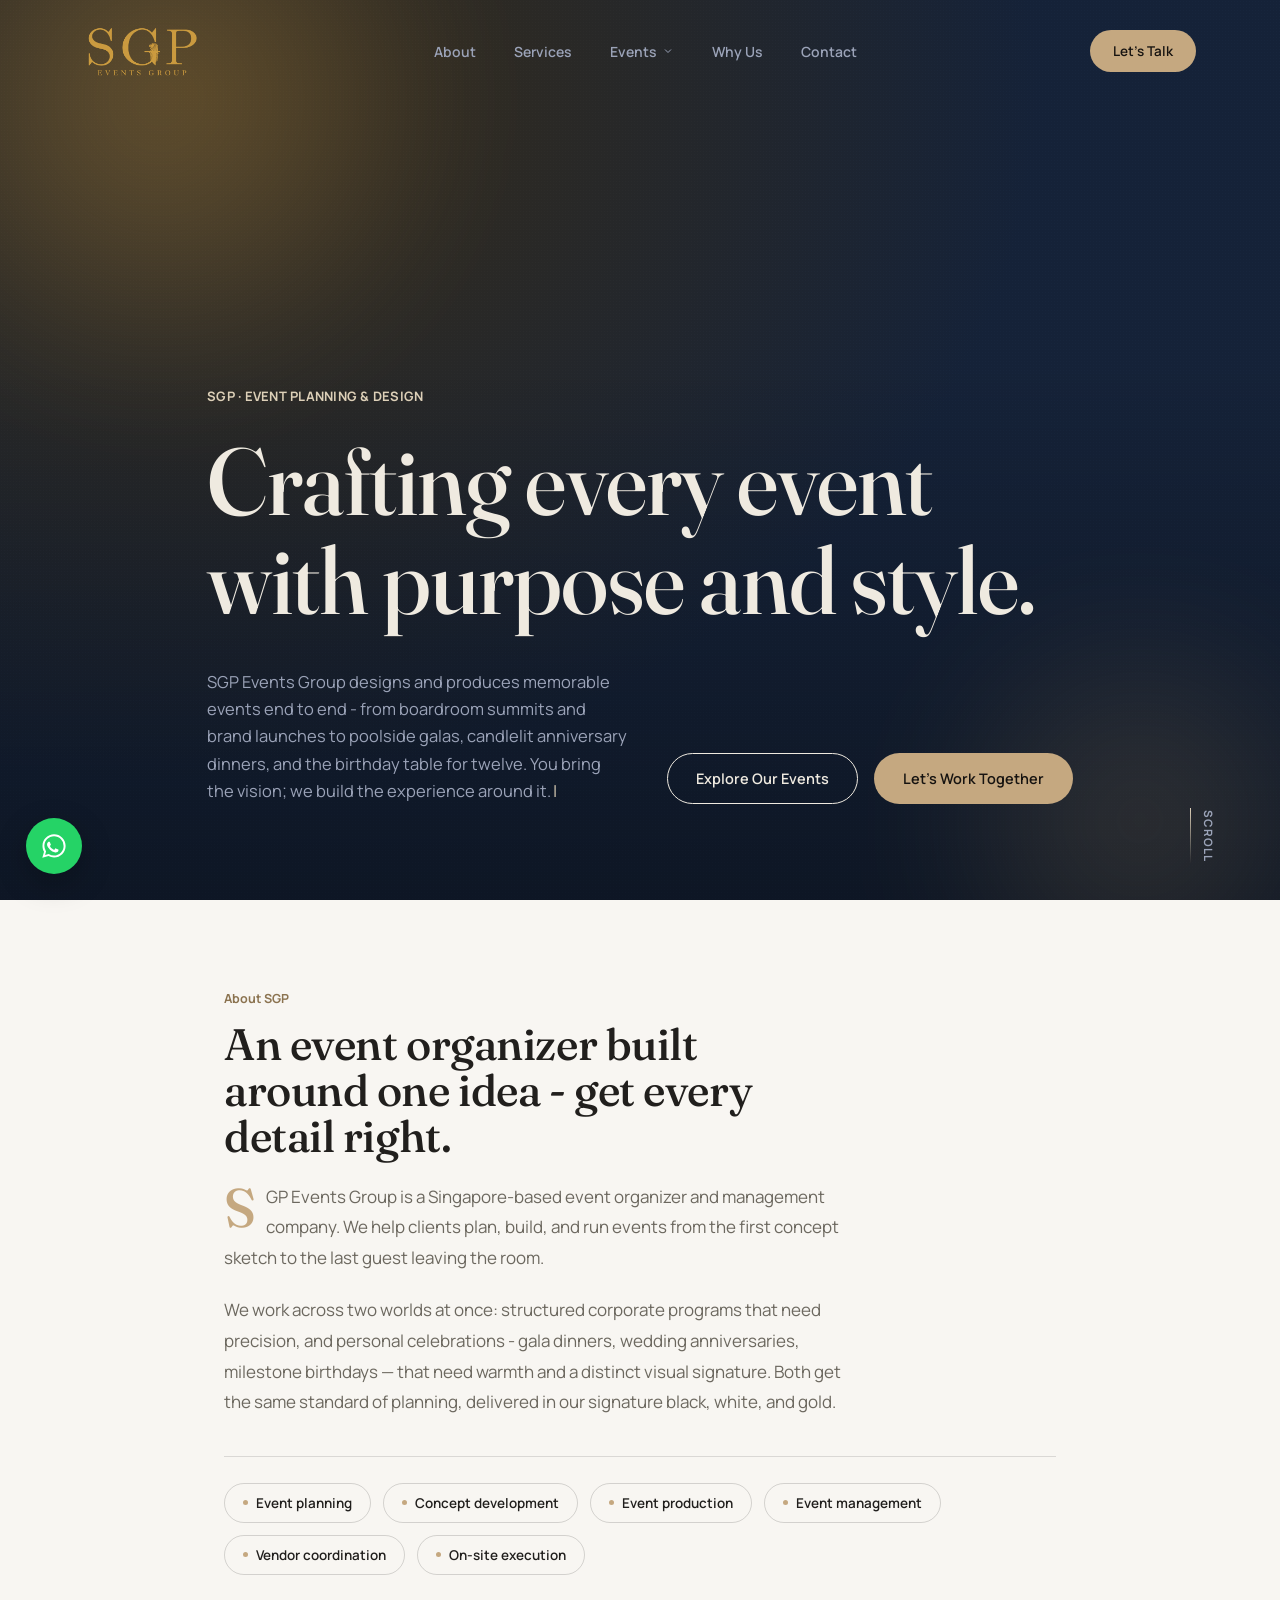
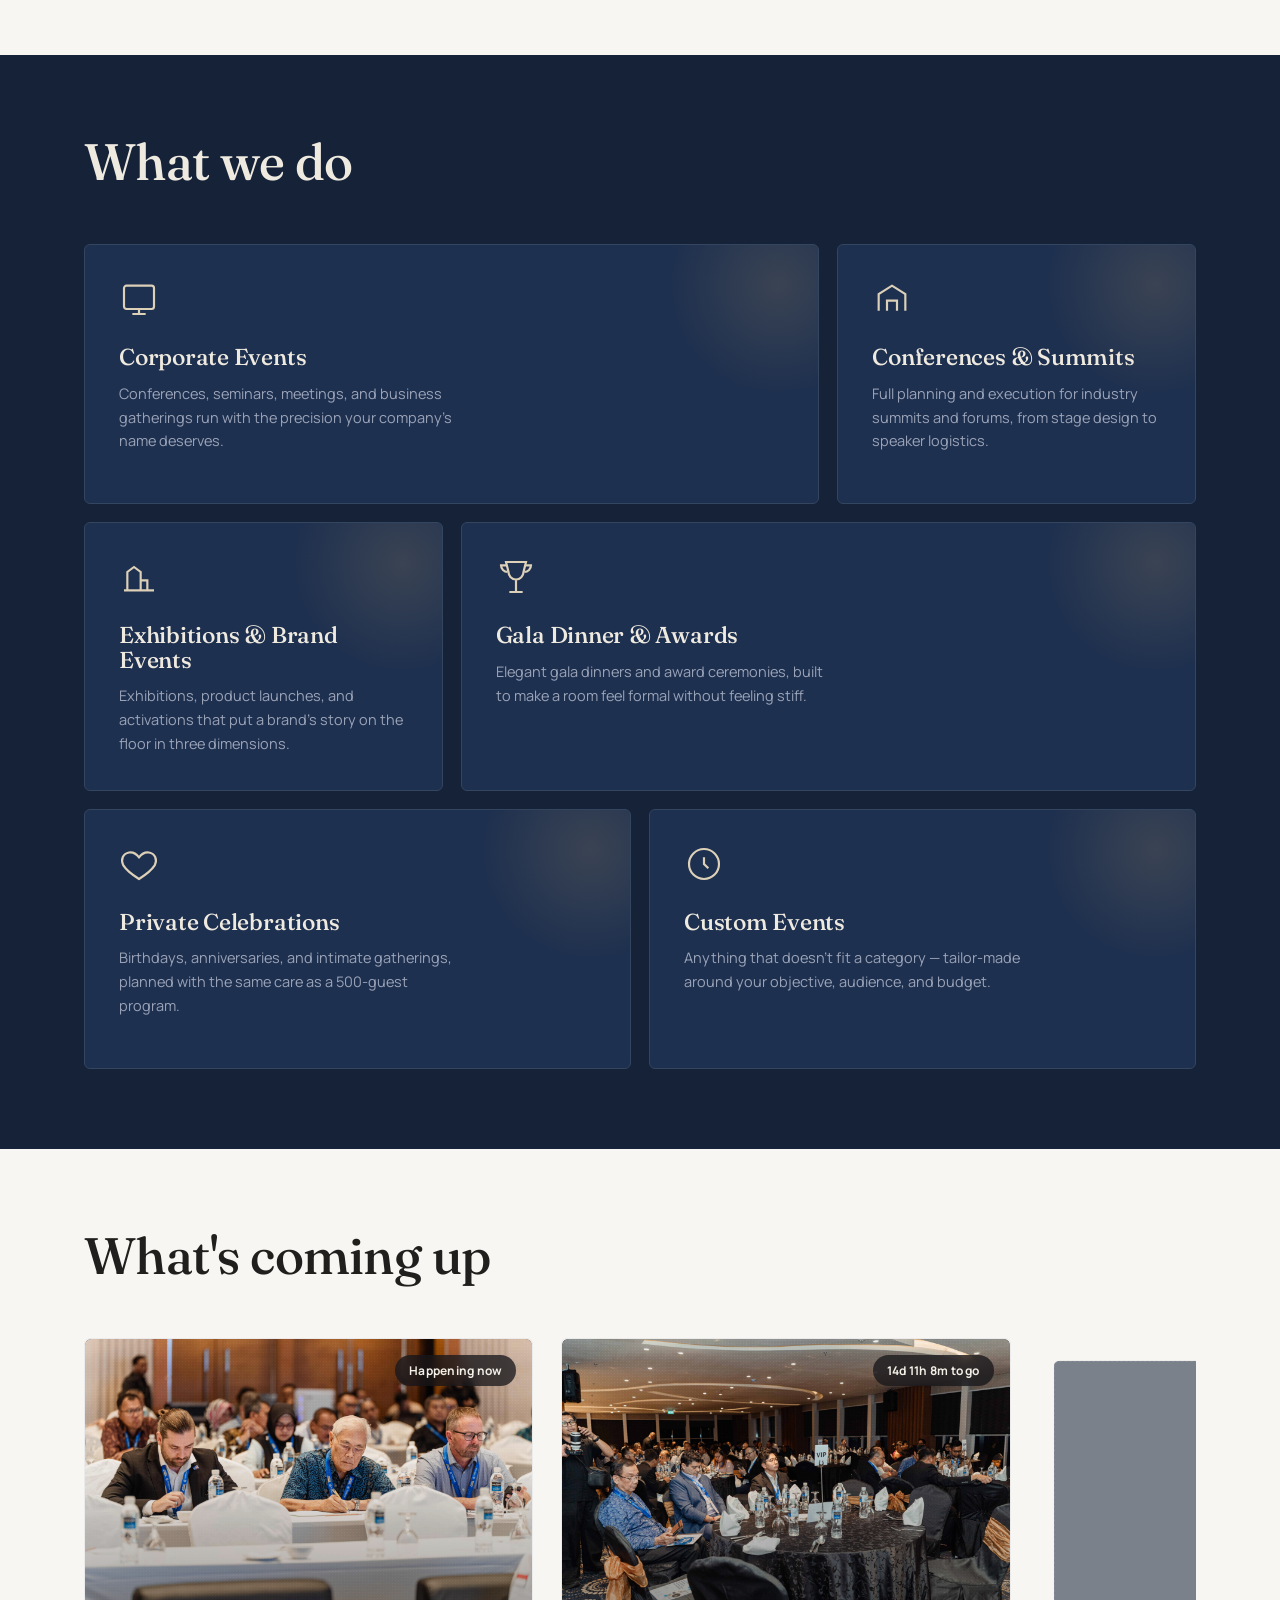
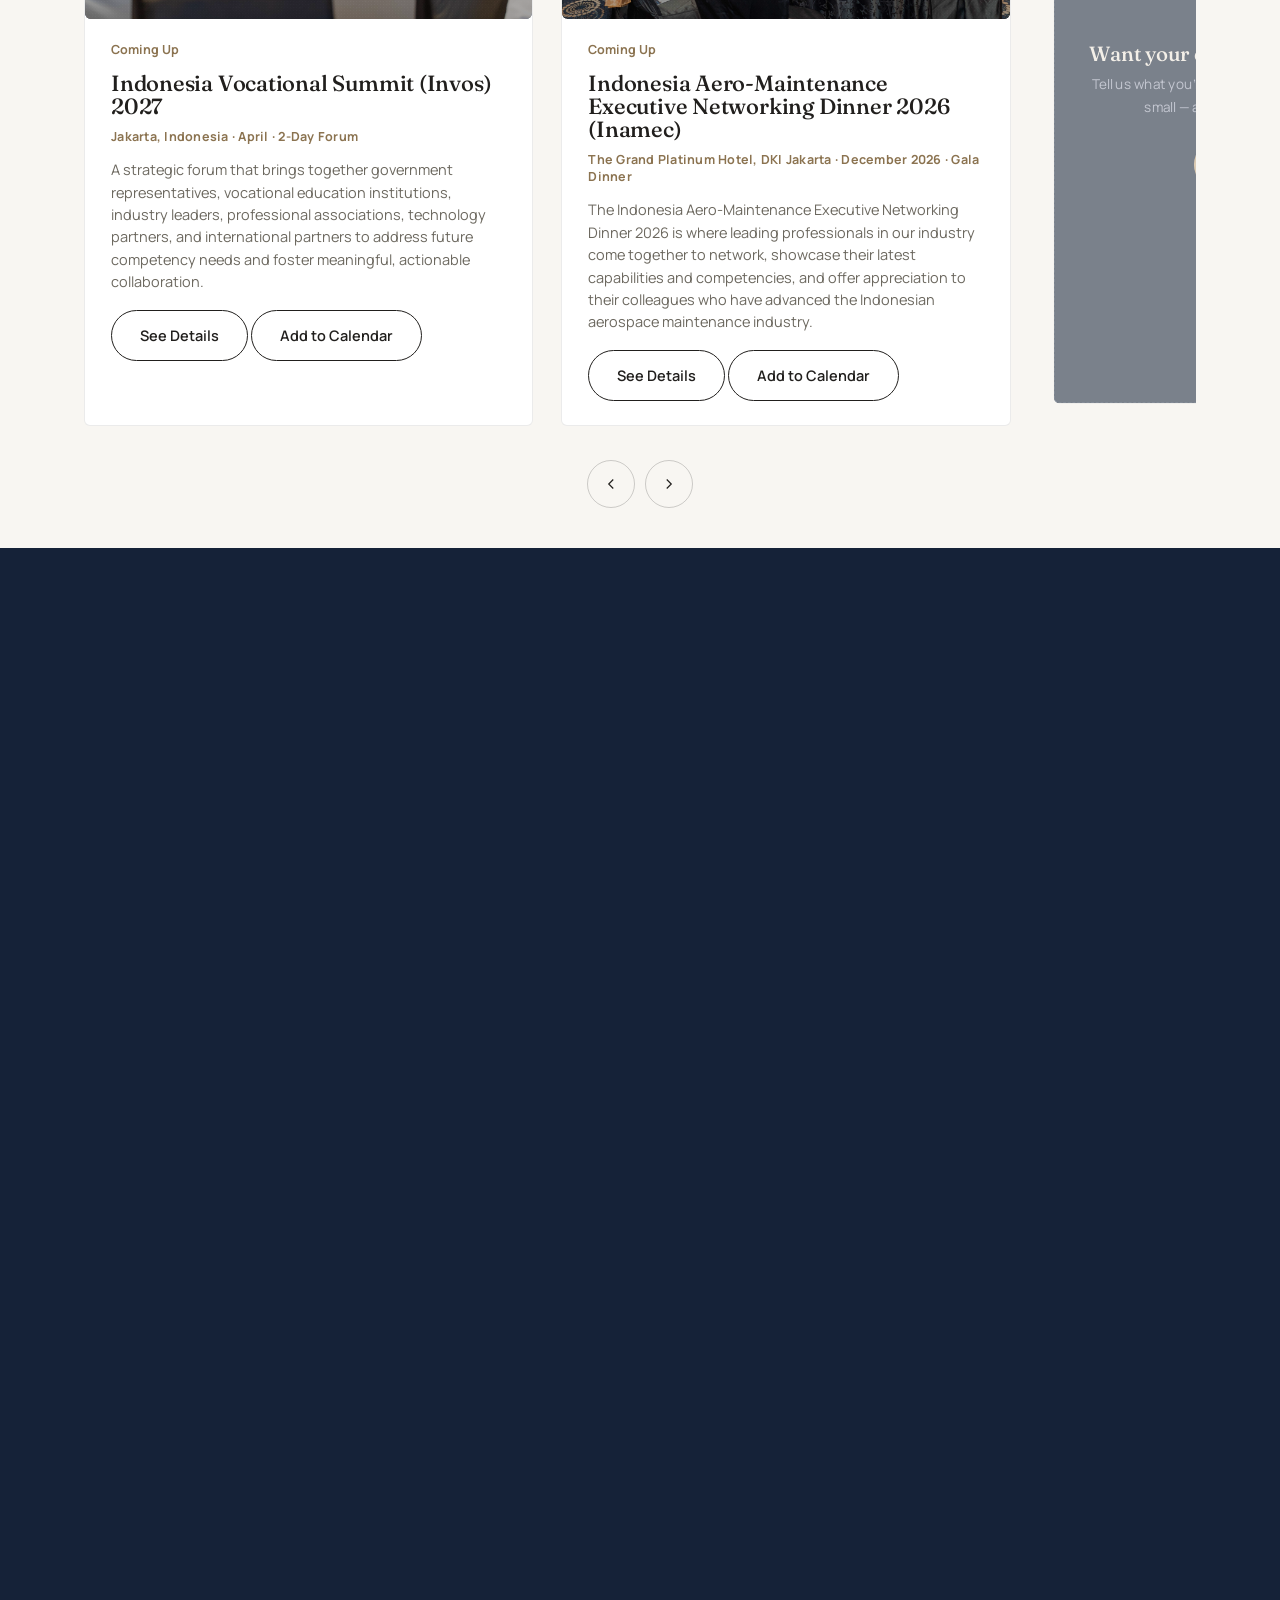
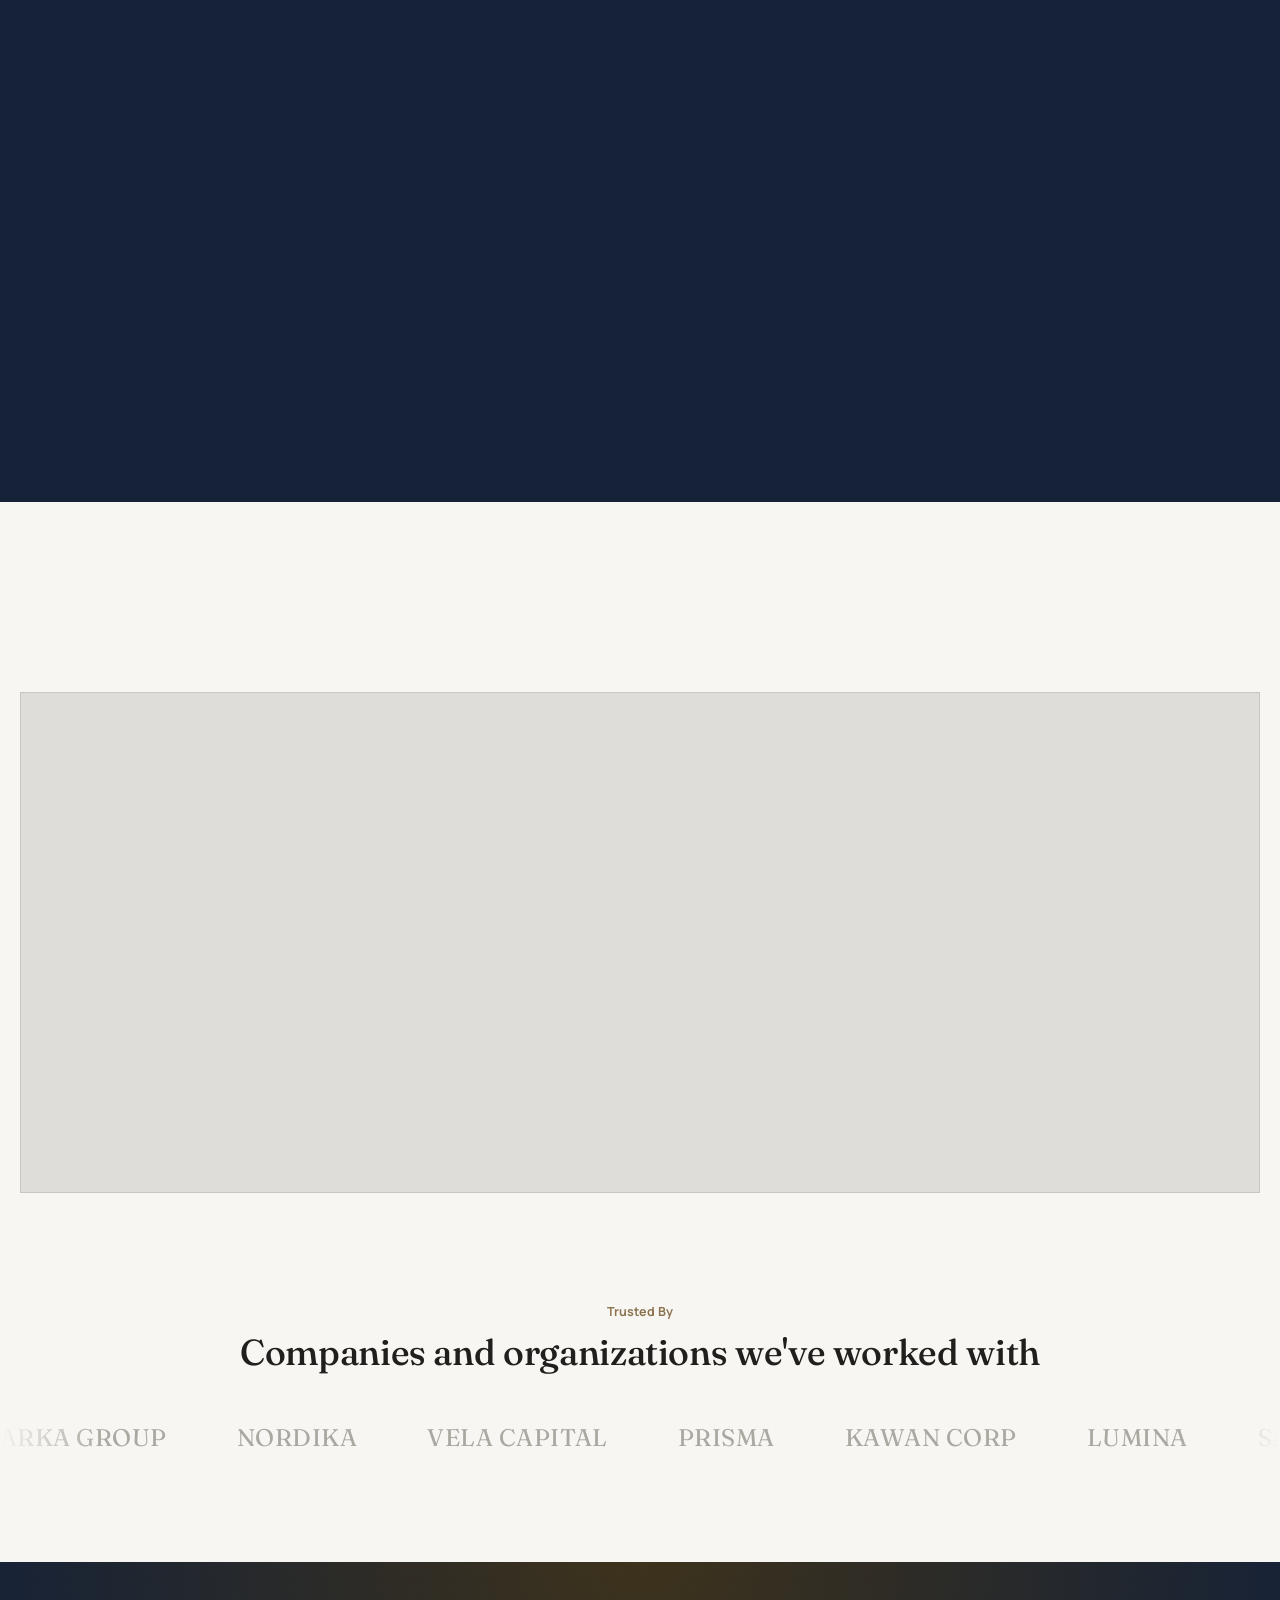
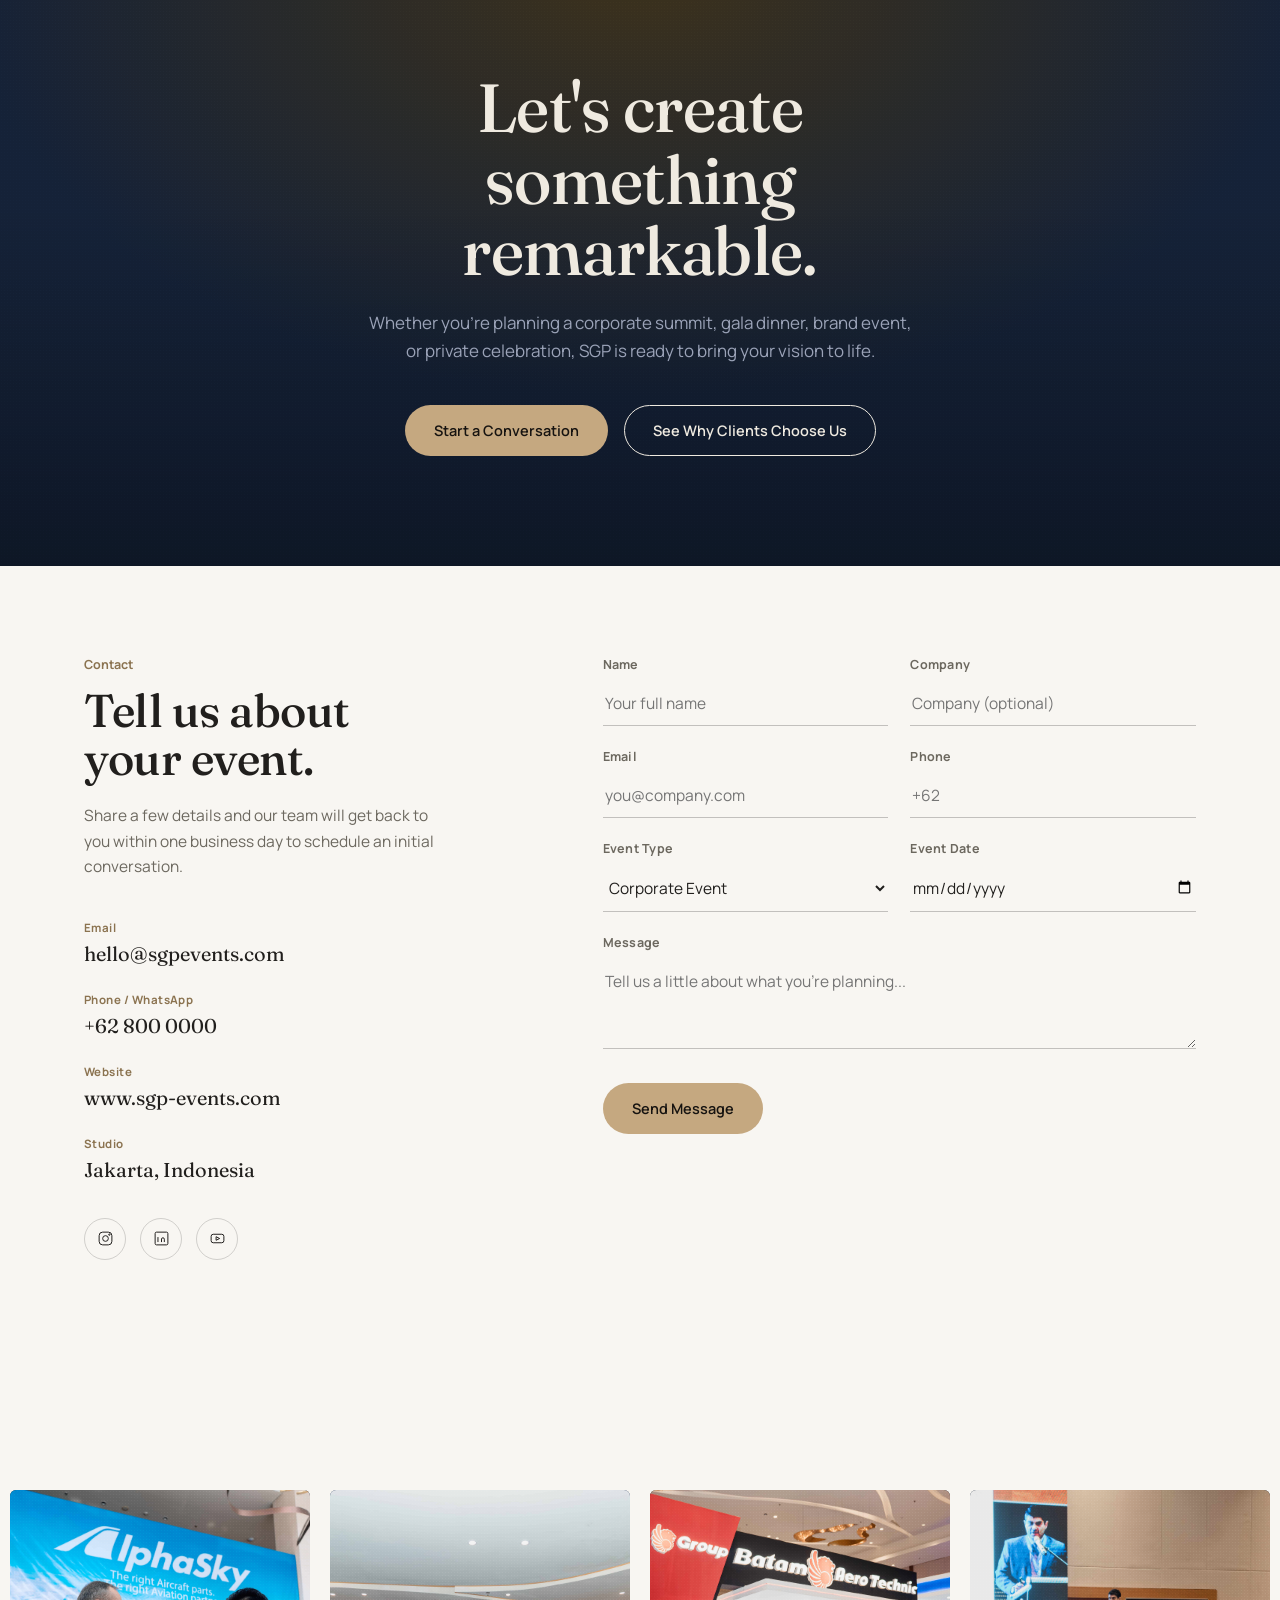
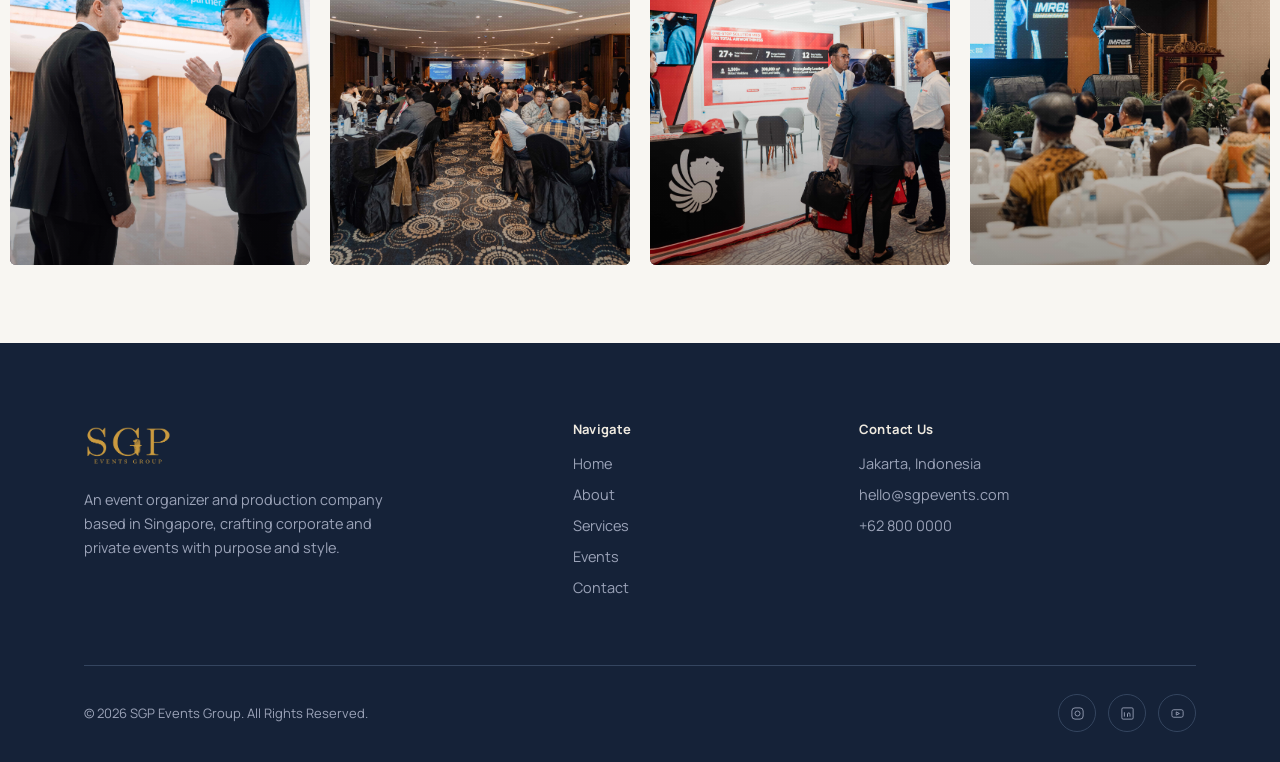
==== commit 9d763565: "open new tab url" ====
--- a/index.html
+++ b/index.html
@@ -198,7 +198,7 @@
           <h3>Indonesia Vocational Summit (Invos) 2027</h3>
           <div class="next-meta">Jakarta, Indonesia · April · 2-Day Forum</div>
           <p>A strategic forum that brings together government representatives, vocational education institutions, industry leaders, professional associations, technology partners, and international partners to address future competency needs and foster meaningful, actionable collaboration.</p>
-          <a href="https://invos2026.com/" class="btn btn-outline dark">See Details</a>
+          <a href="https://invos2026.com/" class="btn btn-outline dark" target="_blank" rel="noopener noreferrer">See Details</a>
           <a href="#" class="btn btn-outline dark" data-add-ics
              data-title="Indonesia Vocational Summit (Invos) 2027"
              data-start="2026-11-12T09:00:00"
@@ -296,7 +296,7 @@
         <h3 style="font-size:24px; margin-bottom:16px;">About the event</h3>
         <p>Indonesia MRO Summit (IMROS) 2026 is a conference and exhibition bringing together key stakeholders from the aviation Maintenance, Repair & Overhaul (MRO) industry to discuss market developments, opportunities, technology, regulations, investment, infrastructure, sustainability, and workforce development. Under the theme "Indonesia Path to Becoming Asia MRO Hub," IMROS provides a platform for airlines, MRO providers, OEMs, regulators, investors, and technology companies to exchange insights, build strategic partnerships, and strengthen Indonesia's position as a regional MRO hub.</p>
         <div style="margin-top:28px;">
-          <a href="https://www.imros2026.com/" class="btn btn-outline" style="color:var(--text-on-ink);">Explore the Event</a>
+          <a href="https://www.imros2026.com/" class="btn btn-outline" style="color:var(--text-on-ink);" target="_blank" rel="noopener noreferrer">Explore the Event</a>
         </div>
       </div>
       <div>
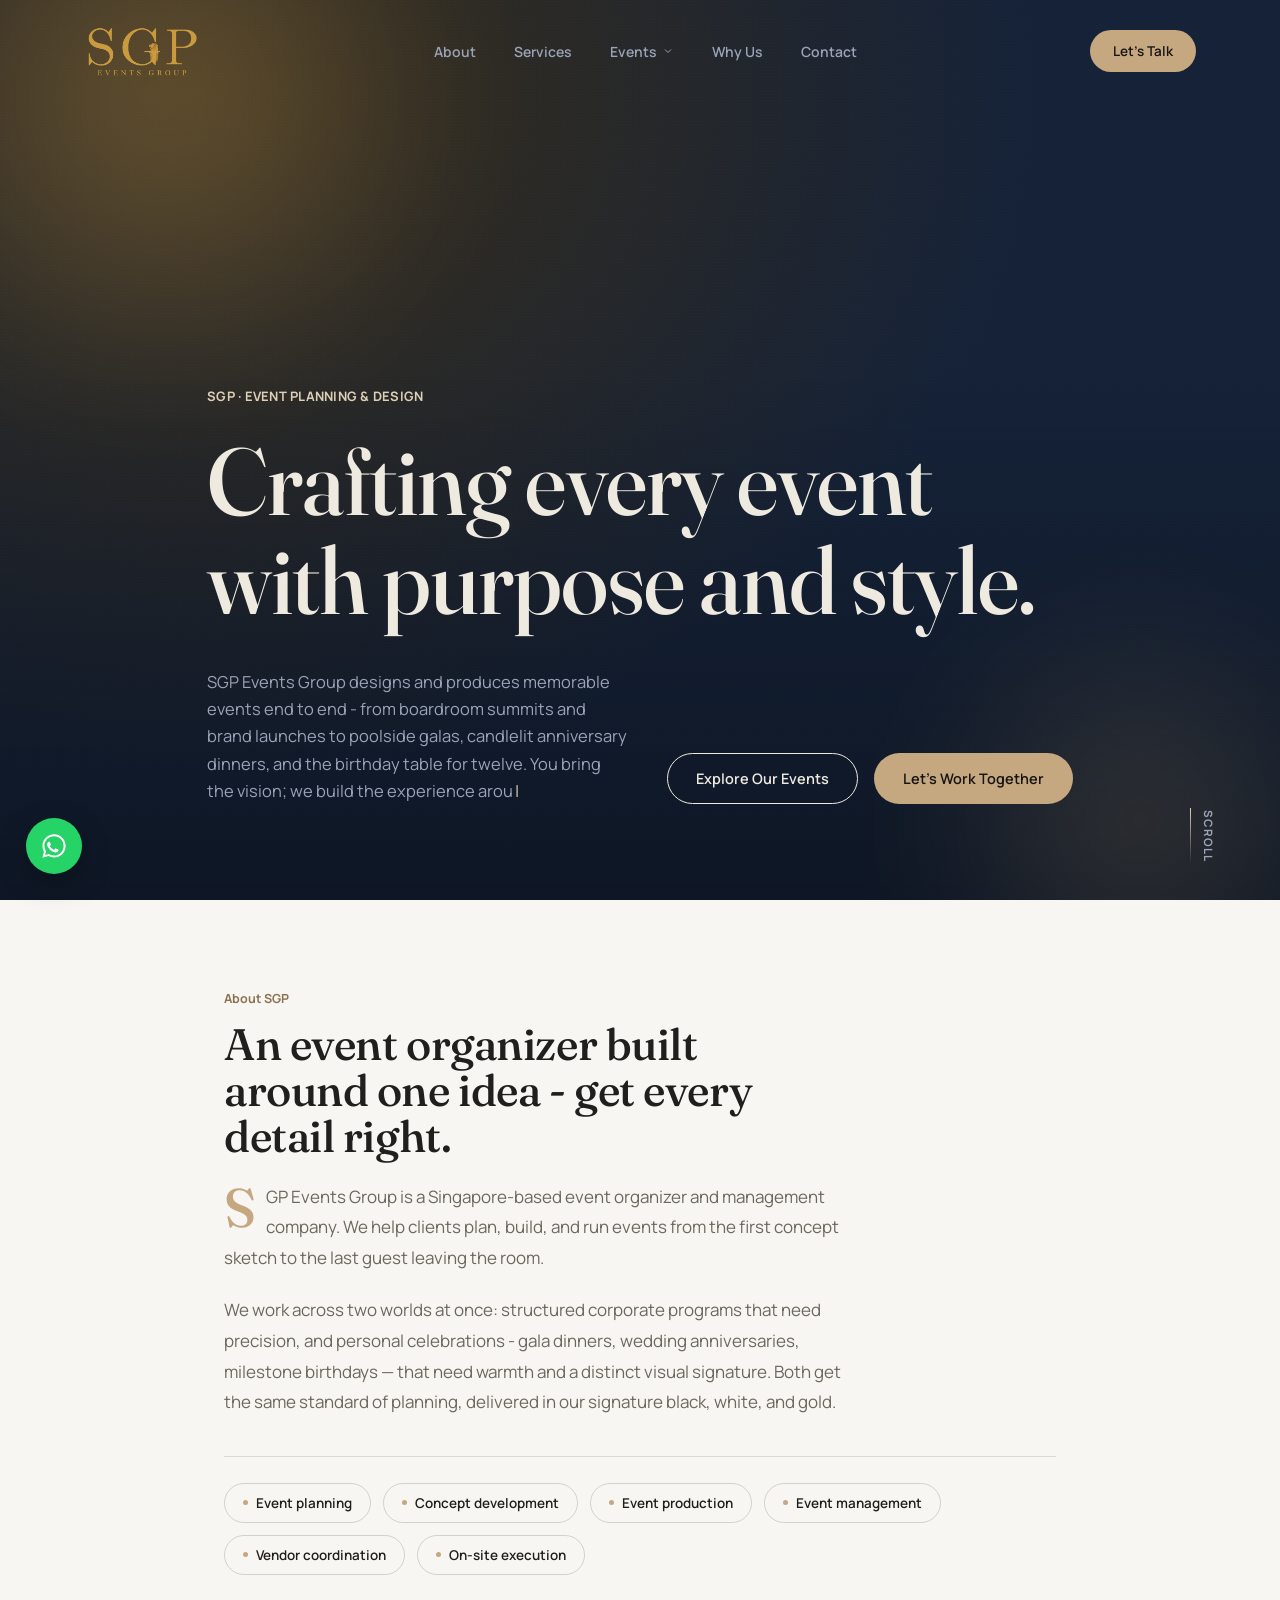
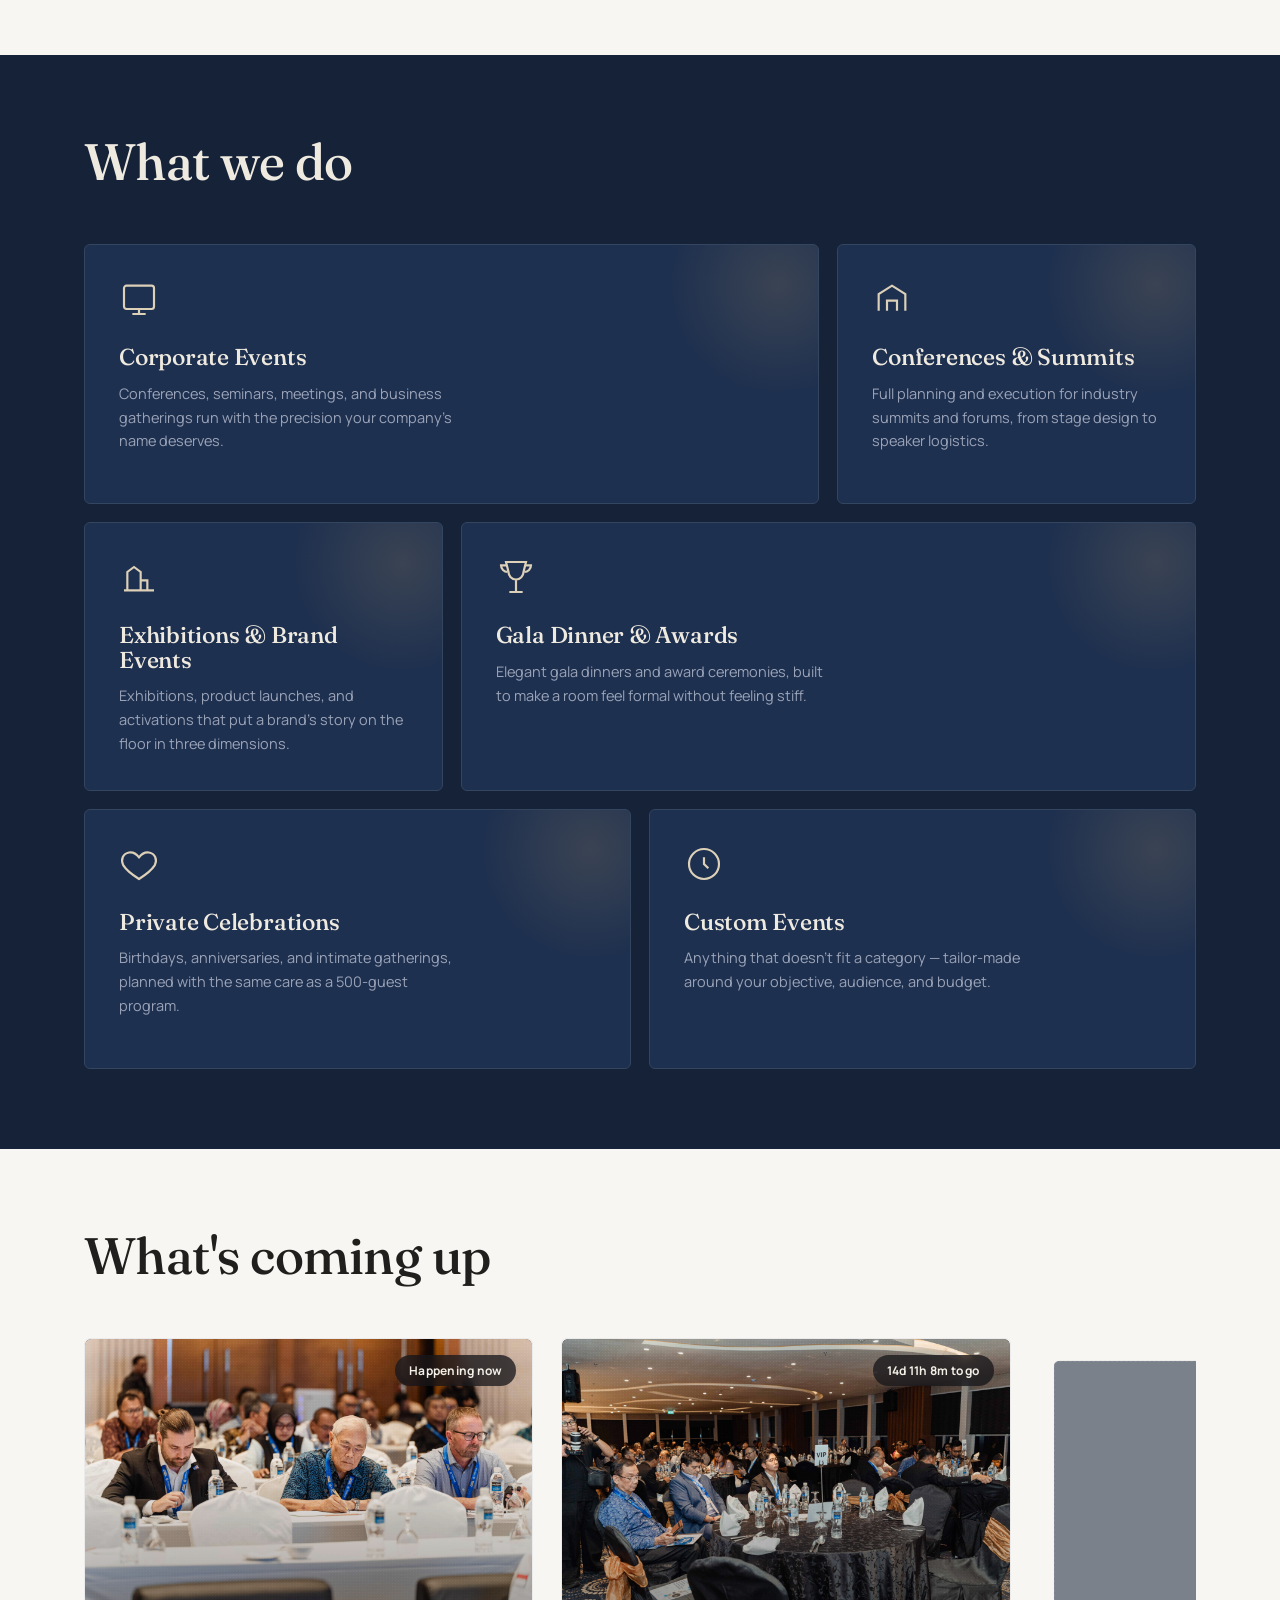
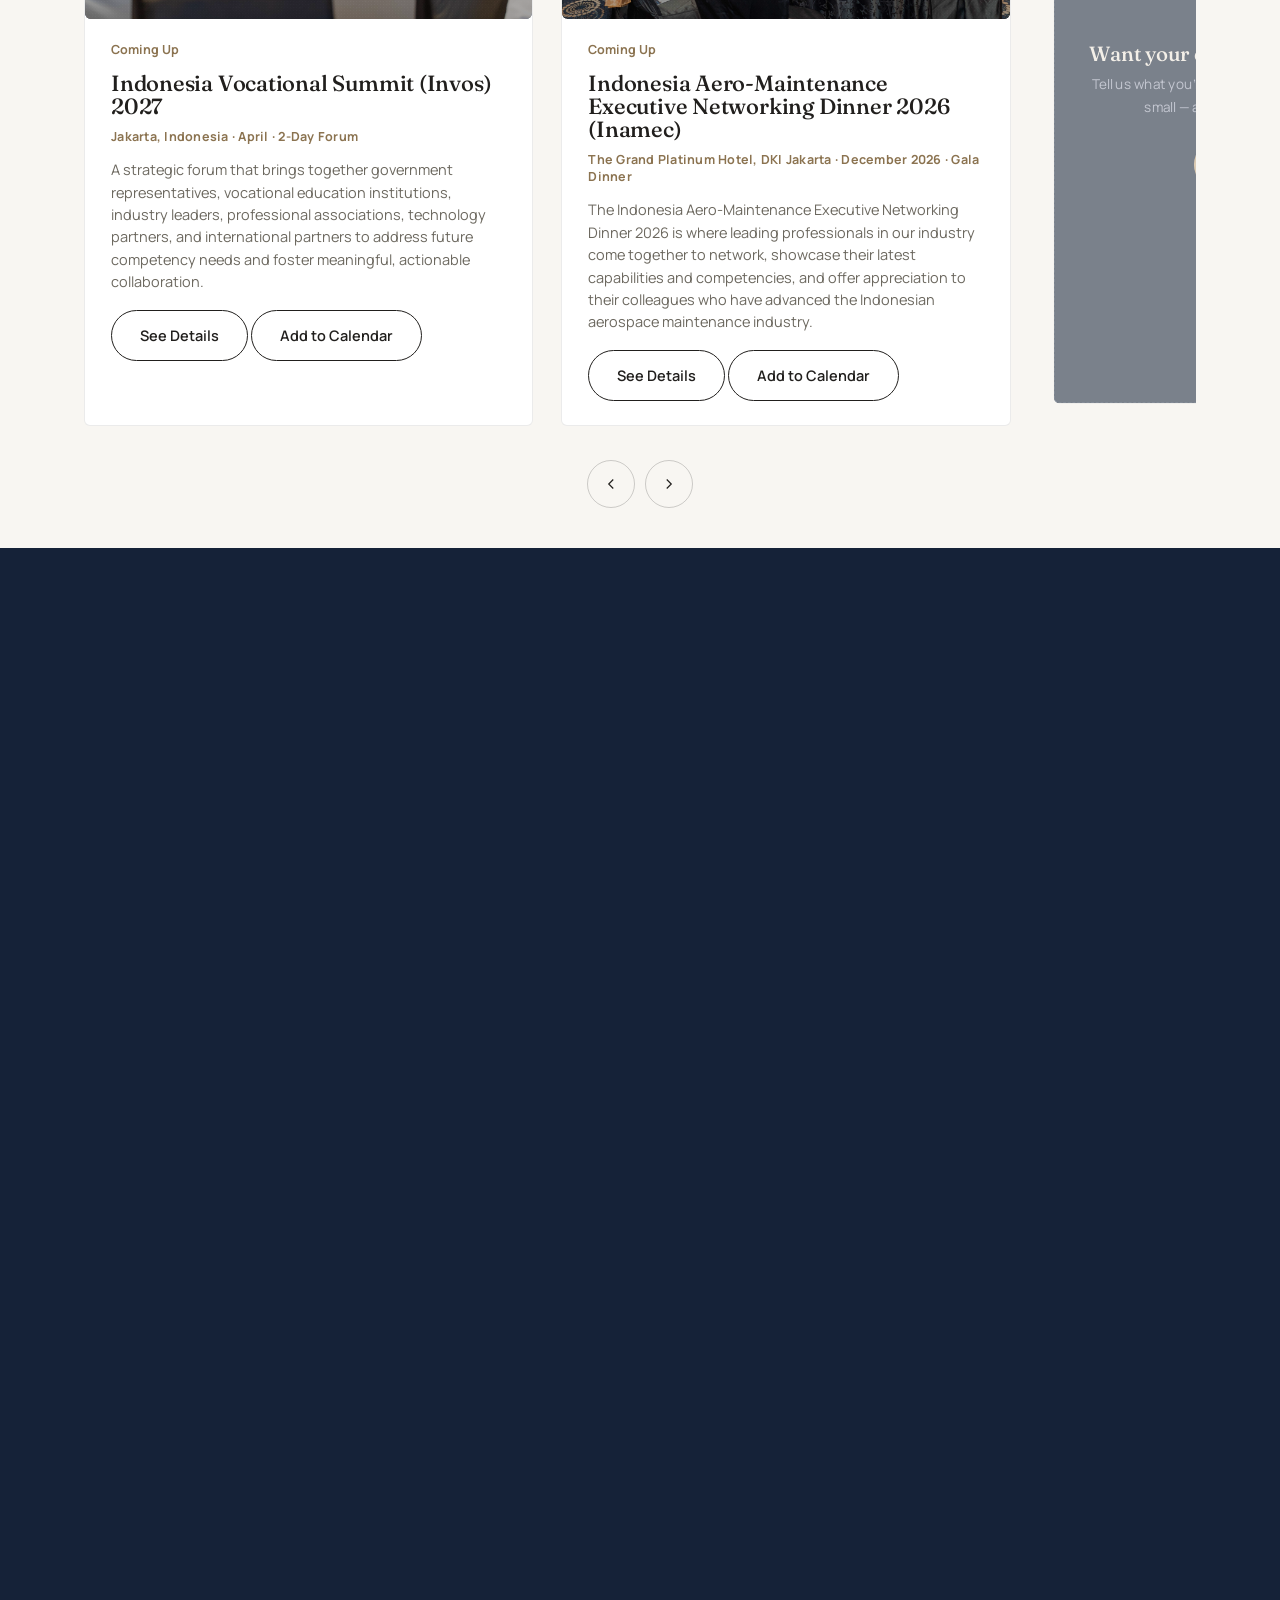
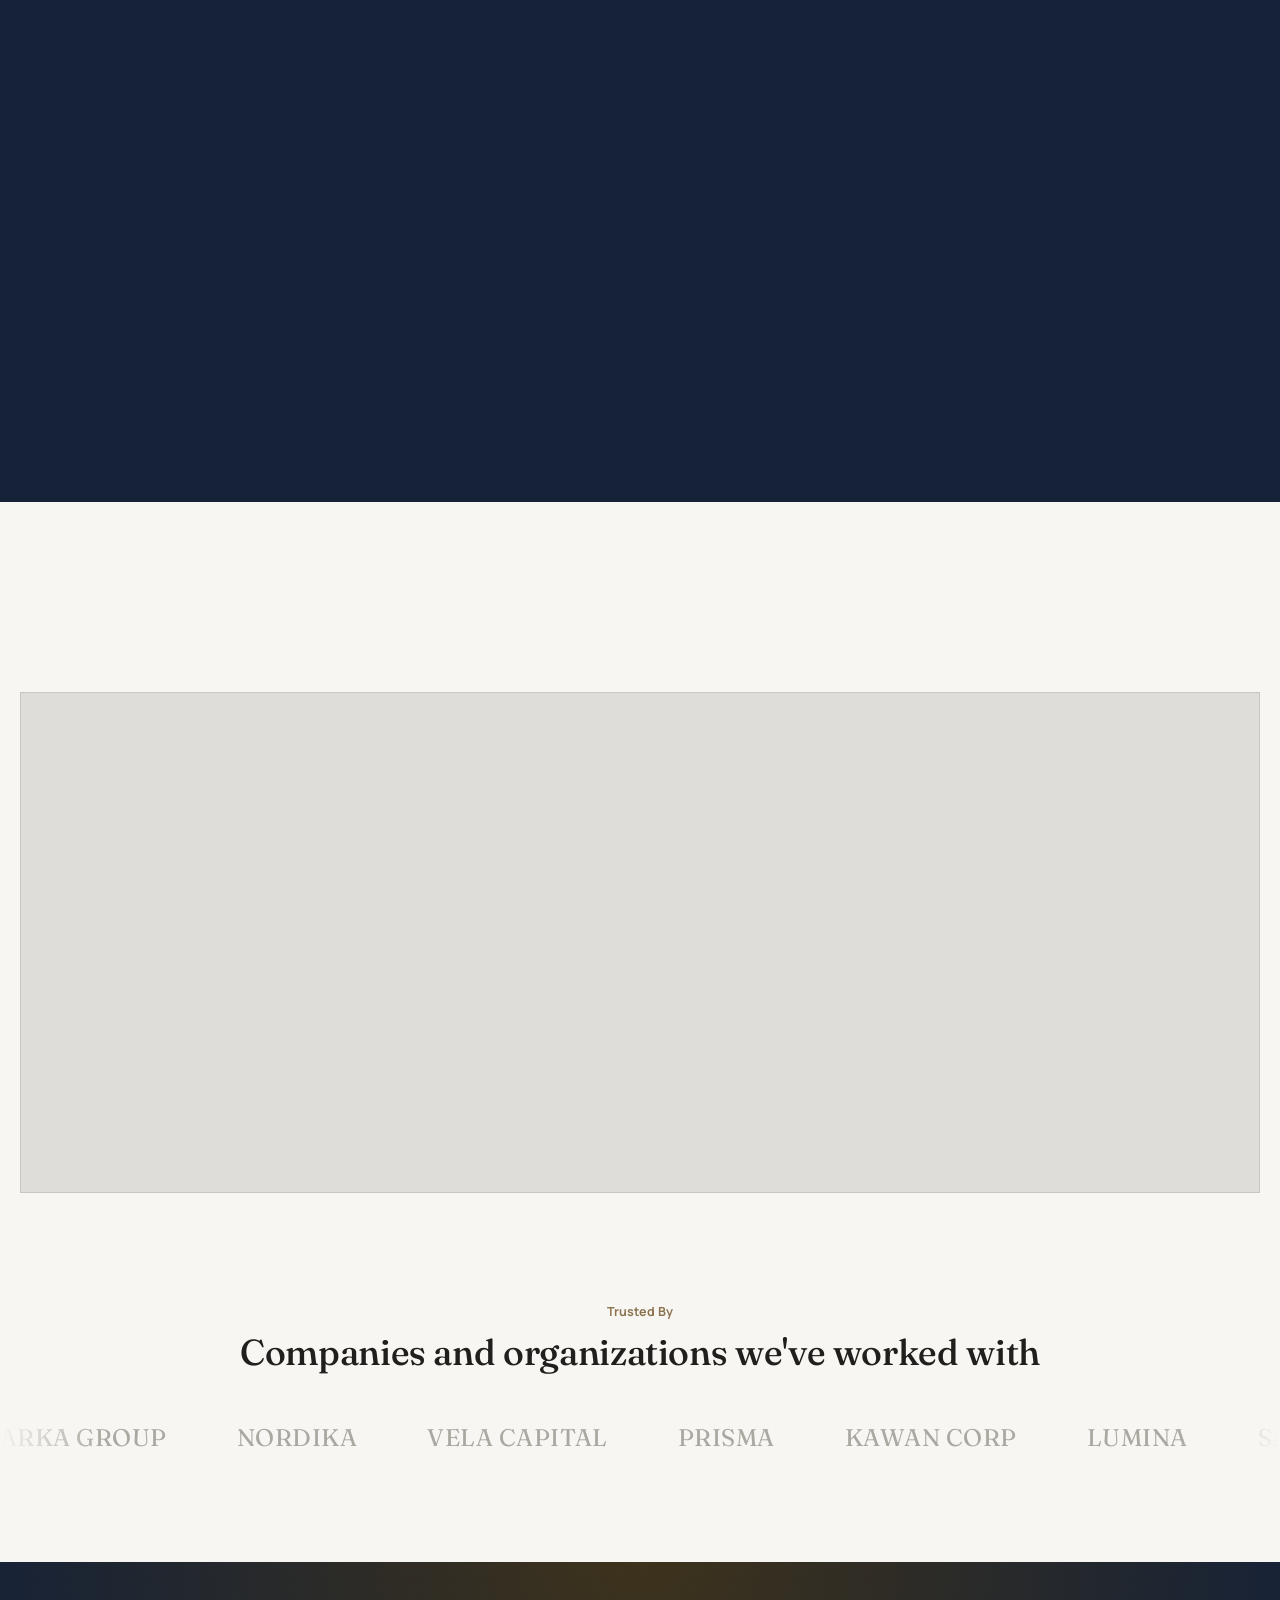
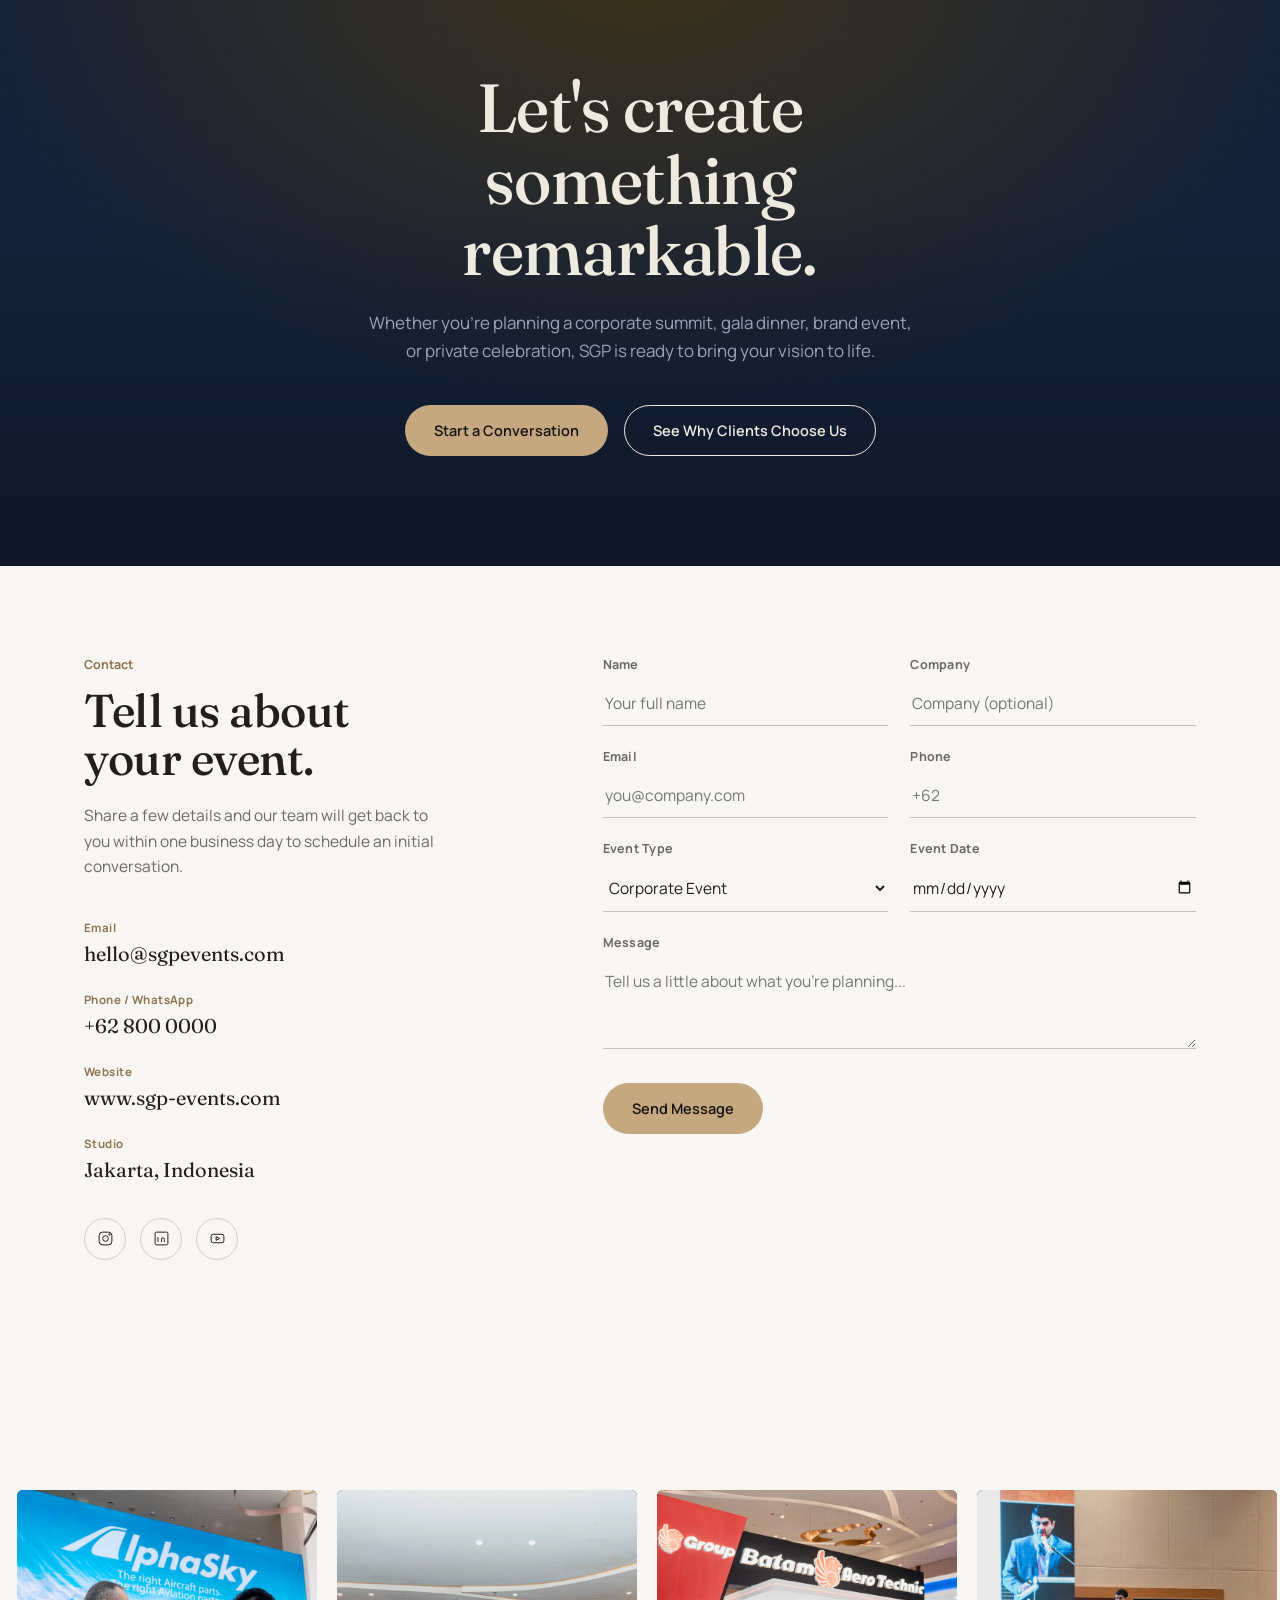
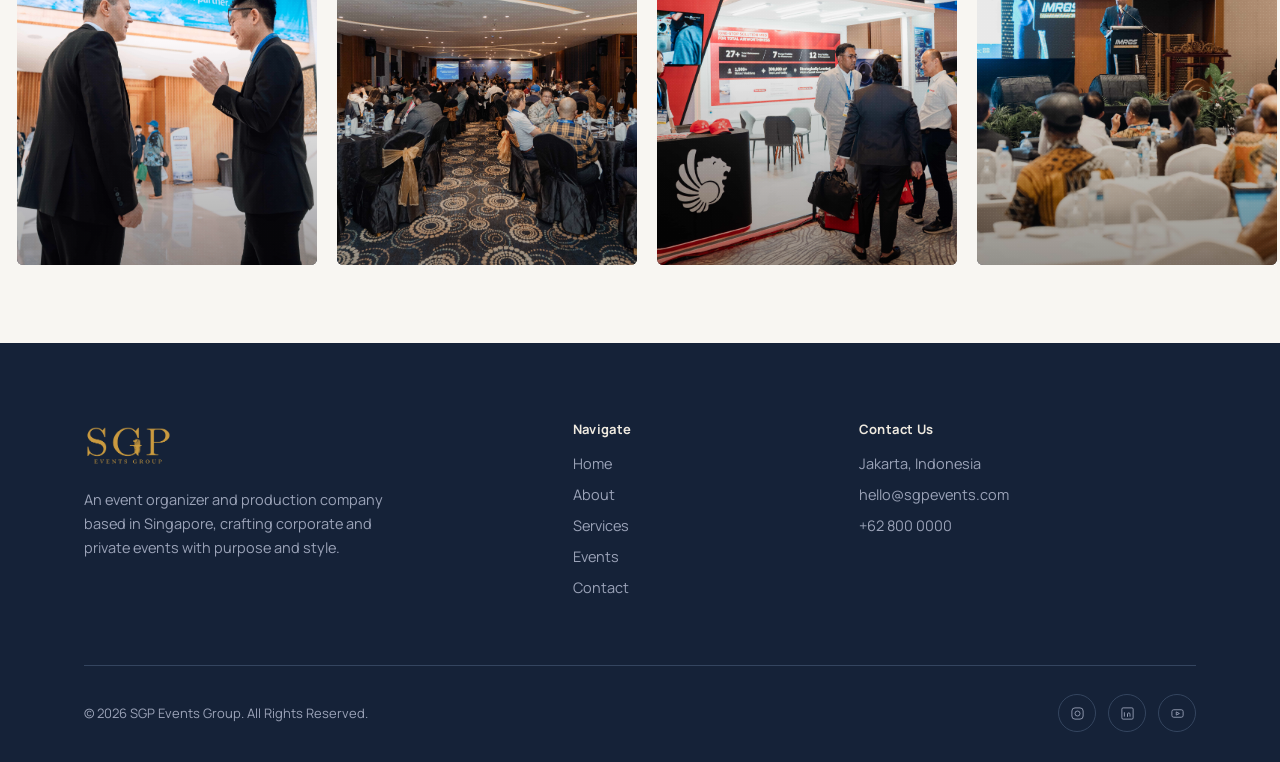
==== commit bbbd25e0: "add link to gallery" ====
--- a/index.html
+++ b/index.html
@@ -31,7 +31,7 @@
           <div class="nav-dropdown-inner">
             <a href="#next-project">Upcoming Events</a>
             <a href="#featured">Past Projects</a>
-            <a href="#event-showcase">Event Gallery</a>
+            <a href="gallery.html">Event Gallery</a>
           </div>
         </div>
       </div>
@@ -58,7 +58,7 @@
     <div class="mobile-submenu">
       <a href="#next-project">Upcoming Events</a>
       <a href="#featured">Past Projects</a>
-      <a href="#event-showcase">Event Gallery</a>
+      <a href="gallery.html">Event Gallery</a>
     </div>
   </div>
   <a href="#why">Why Us</a>
--- a/styles.css
+++ b/styles.css
@@ -679,6 +679,19 @@
 .eg-thumb img{ width:100%; height:100%; object-fit:cover; display:block; }
 .eg-thumb.active{ opacity:1; border-color:var(--brass); }
 
+/* ============================================================
+   FULL GALLERY PAGE
+   ============================================================ */
+.gallery-page{ padding:160px 0 100px; background:var(--paper); min-height:60vh; }
+.gallery-grid{
+  display:grid;
+  grid-template-columns:repeat(auto-fill, minmax(260px,1fr));
+  gap:20px;
+}
+.gallery-grid .frame{ aspect-ratio:4/5; cursor:zoom-in; }
+.gallery-grid .frame img{ transition:transform .6s var(--ease); }
+.gallery-grid .frame:hover img{ transform:scale(1.06); }
+
 .logo-link{ display:inline-block; line-height:0; }
 .logo-img{ height:58px; width:auto; display:block; }
 .footer-brand .logo-img{ height:44px; margin-bottom:16px; }
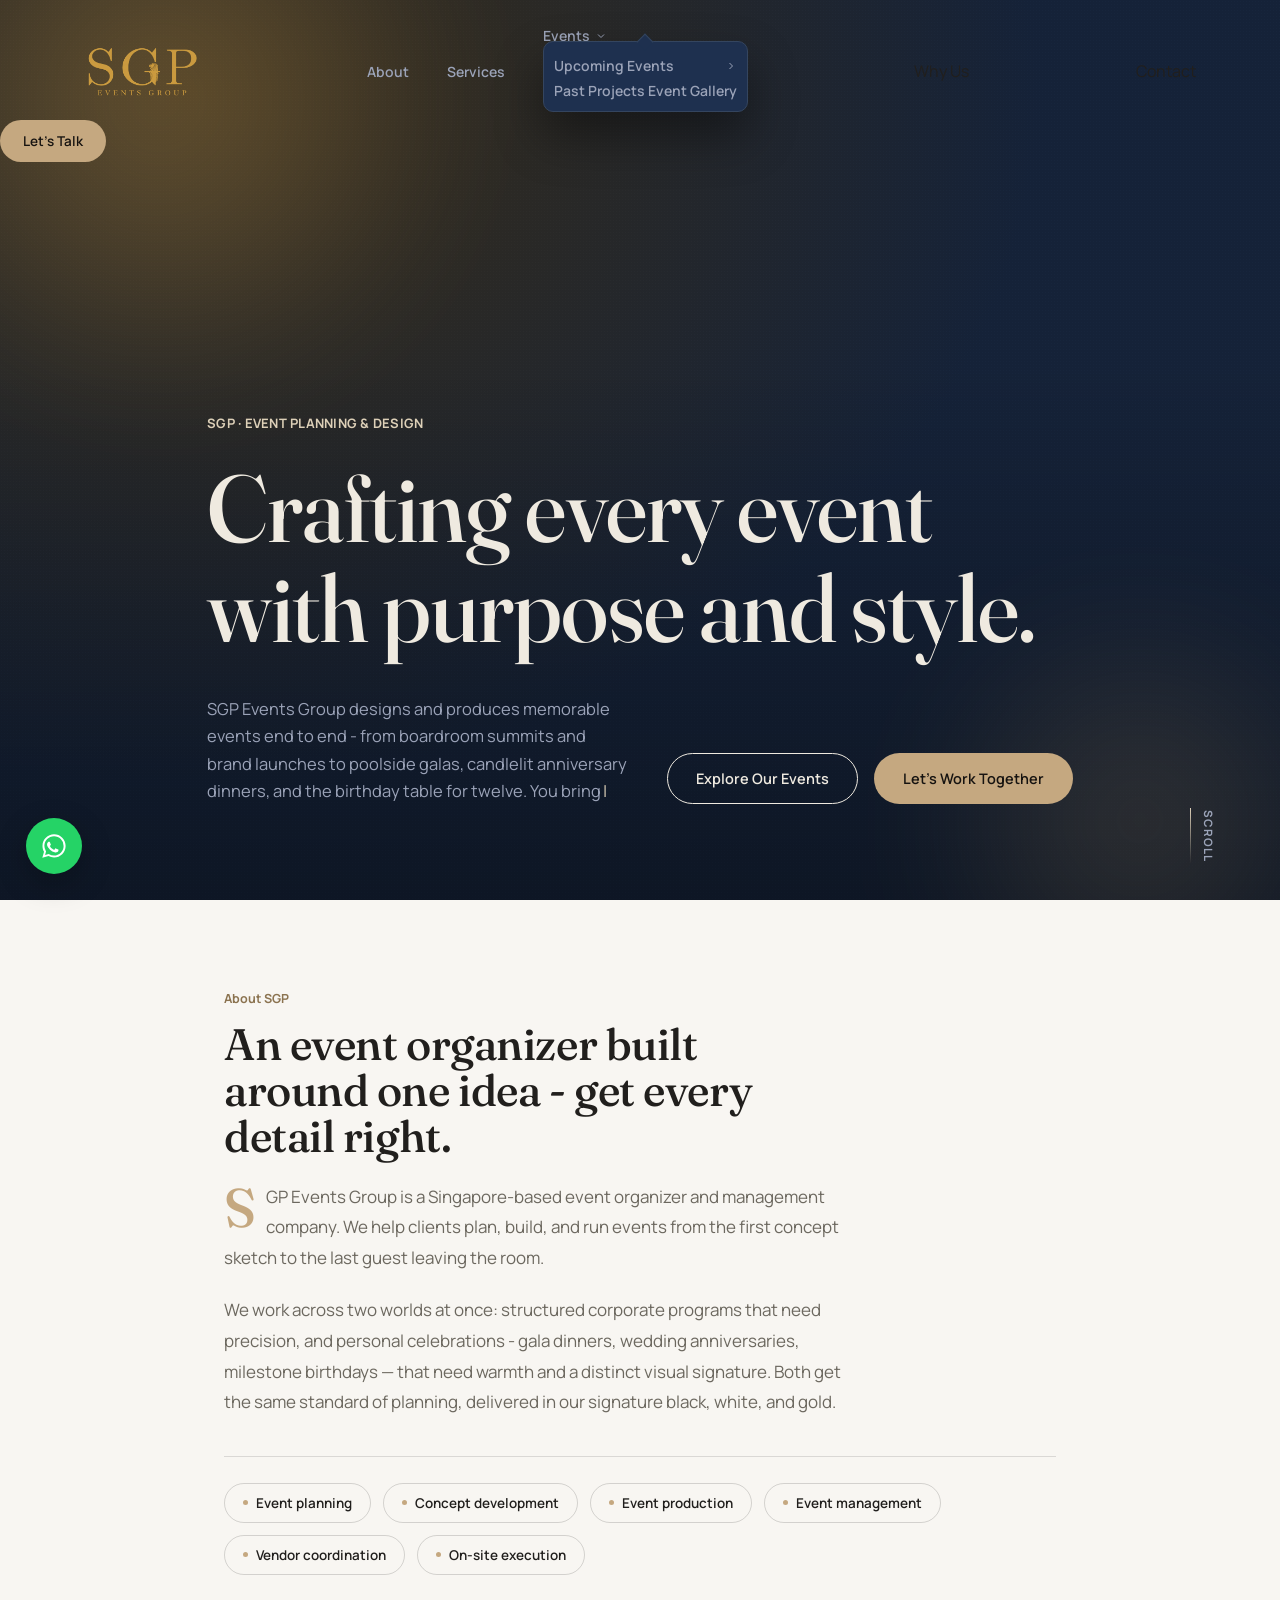
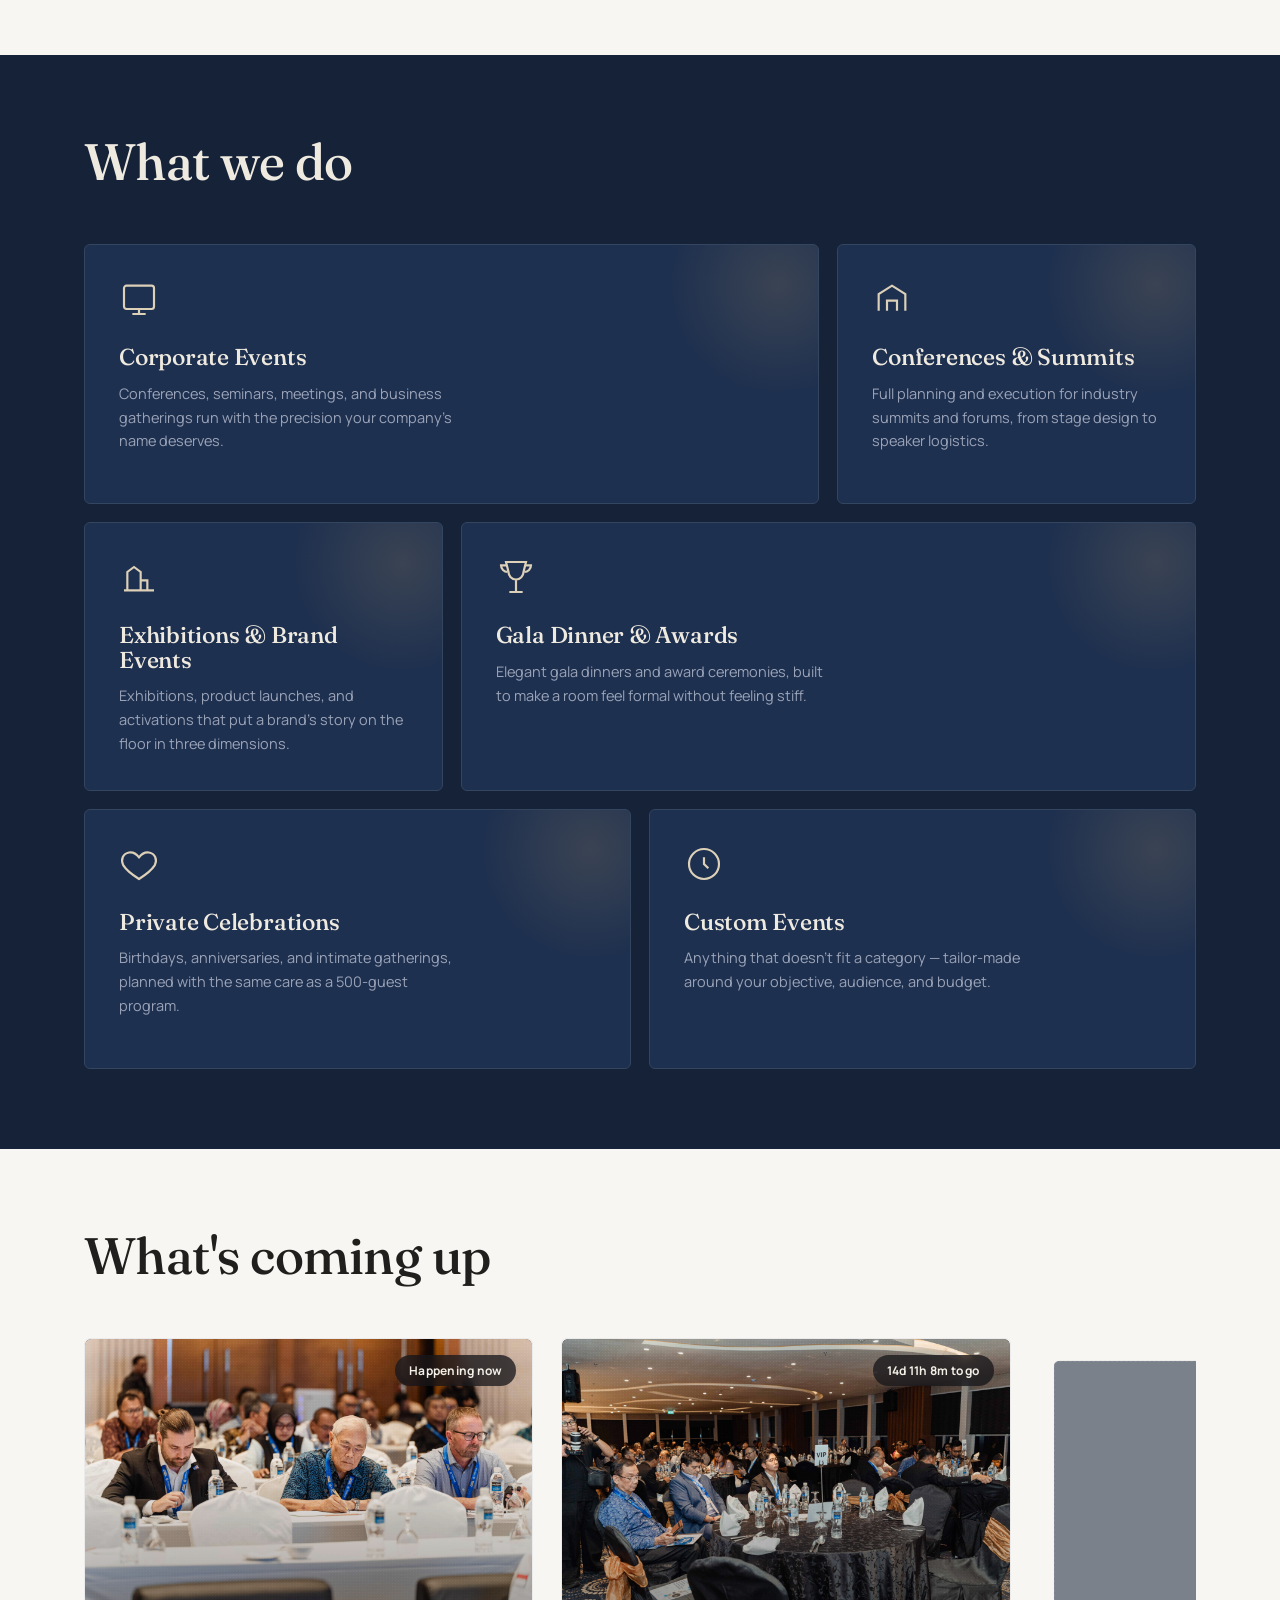
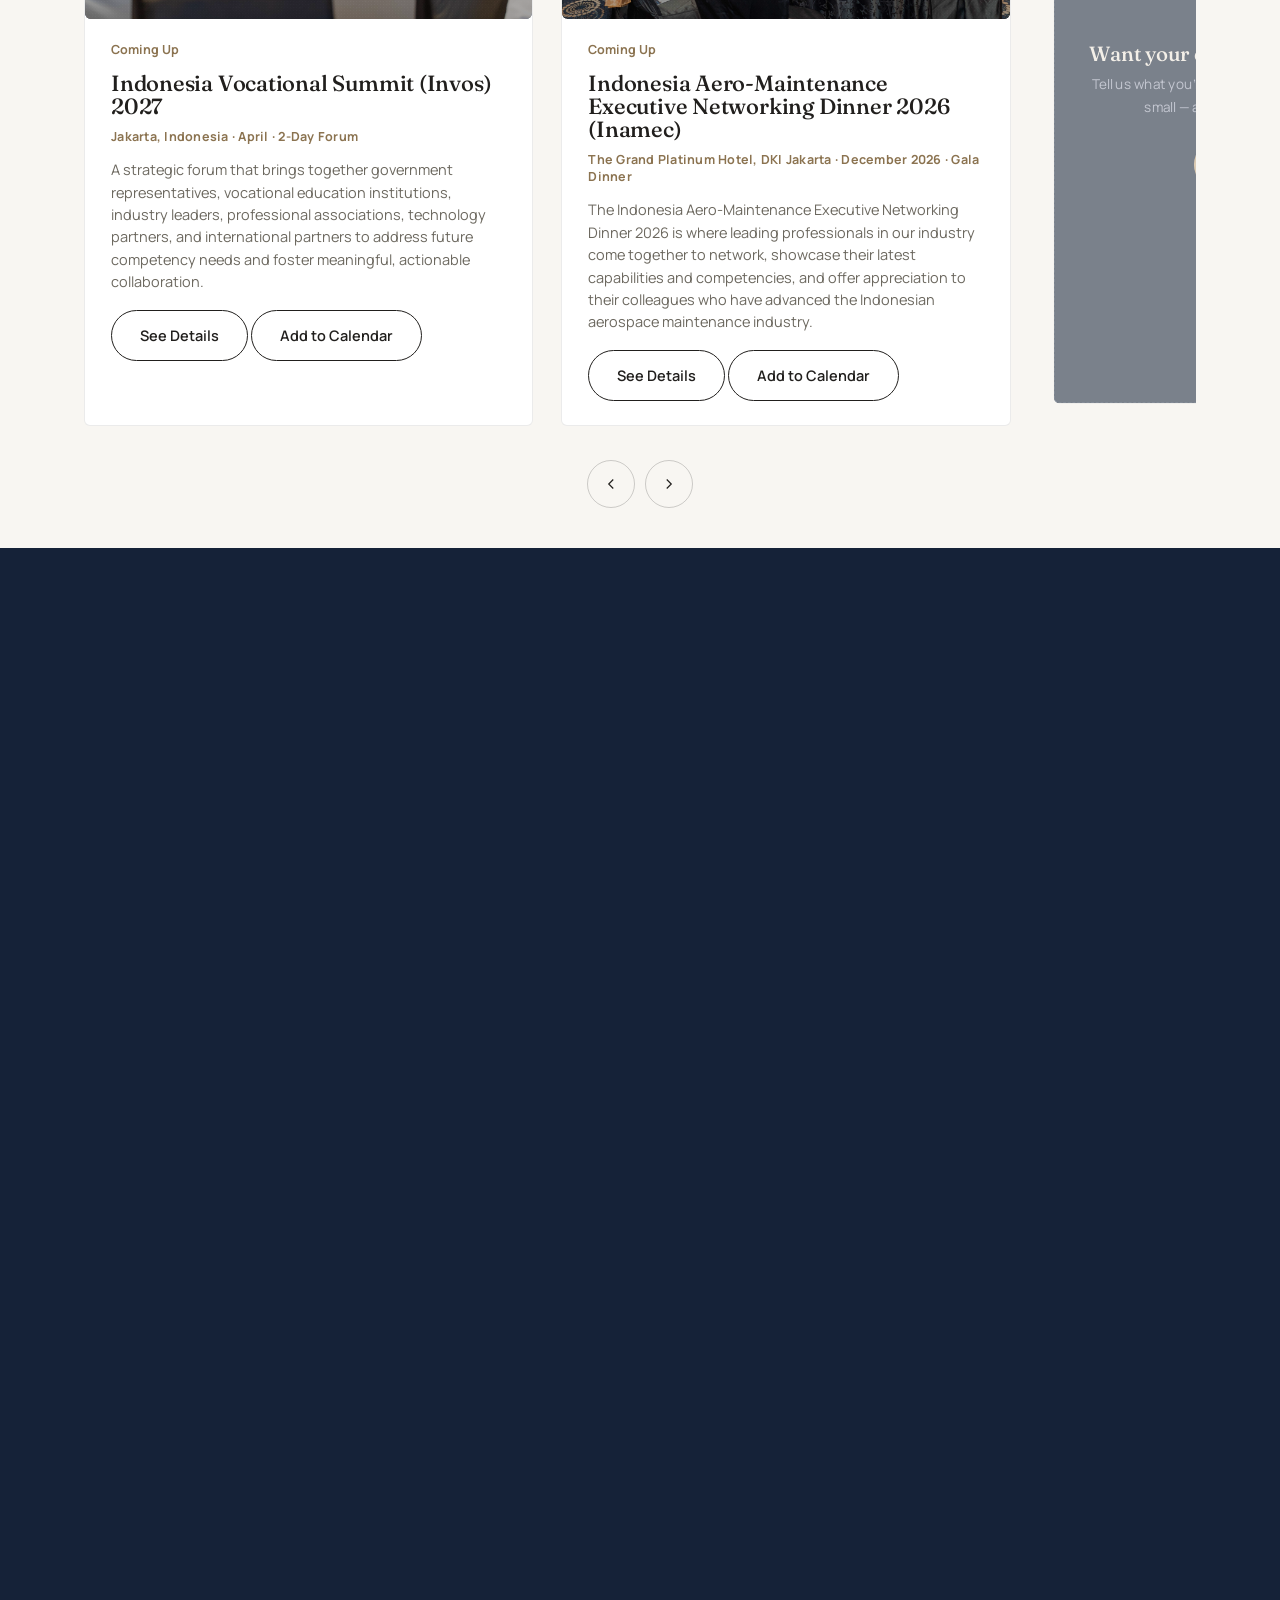
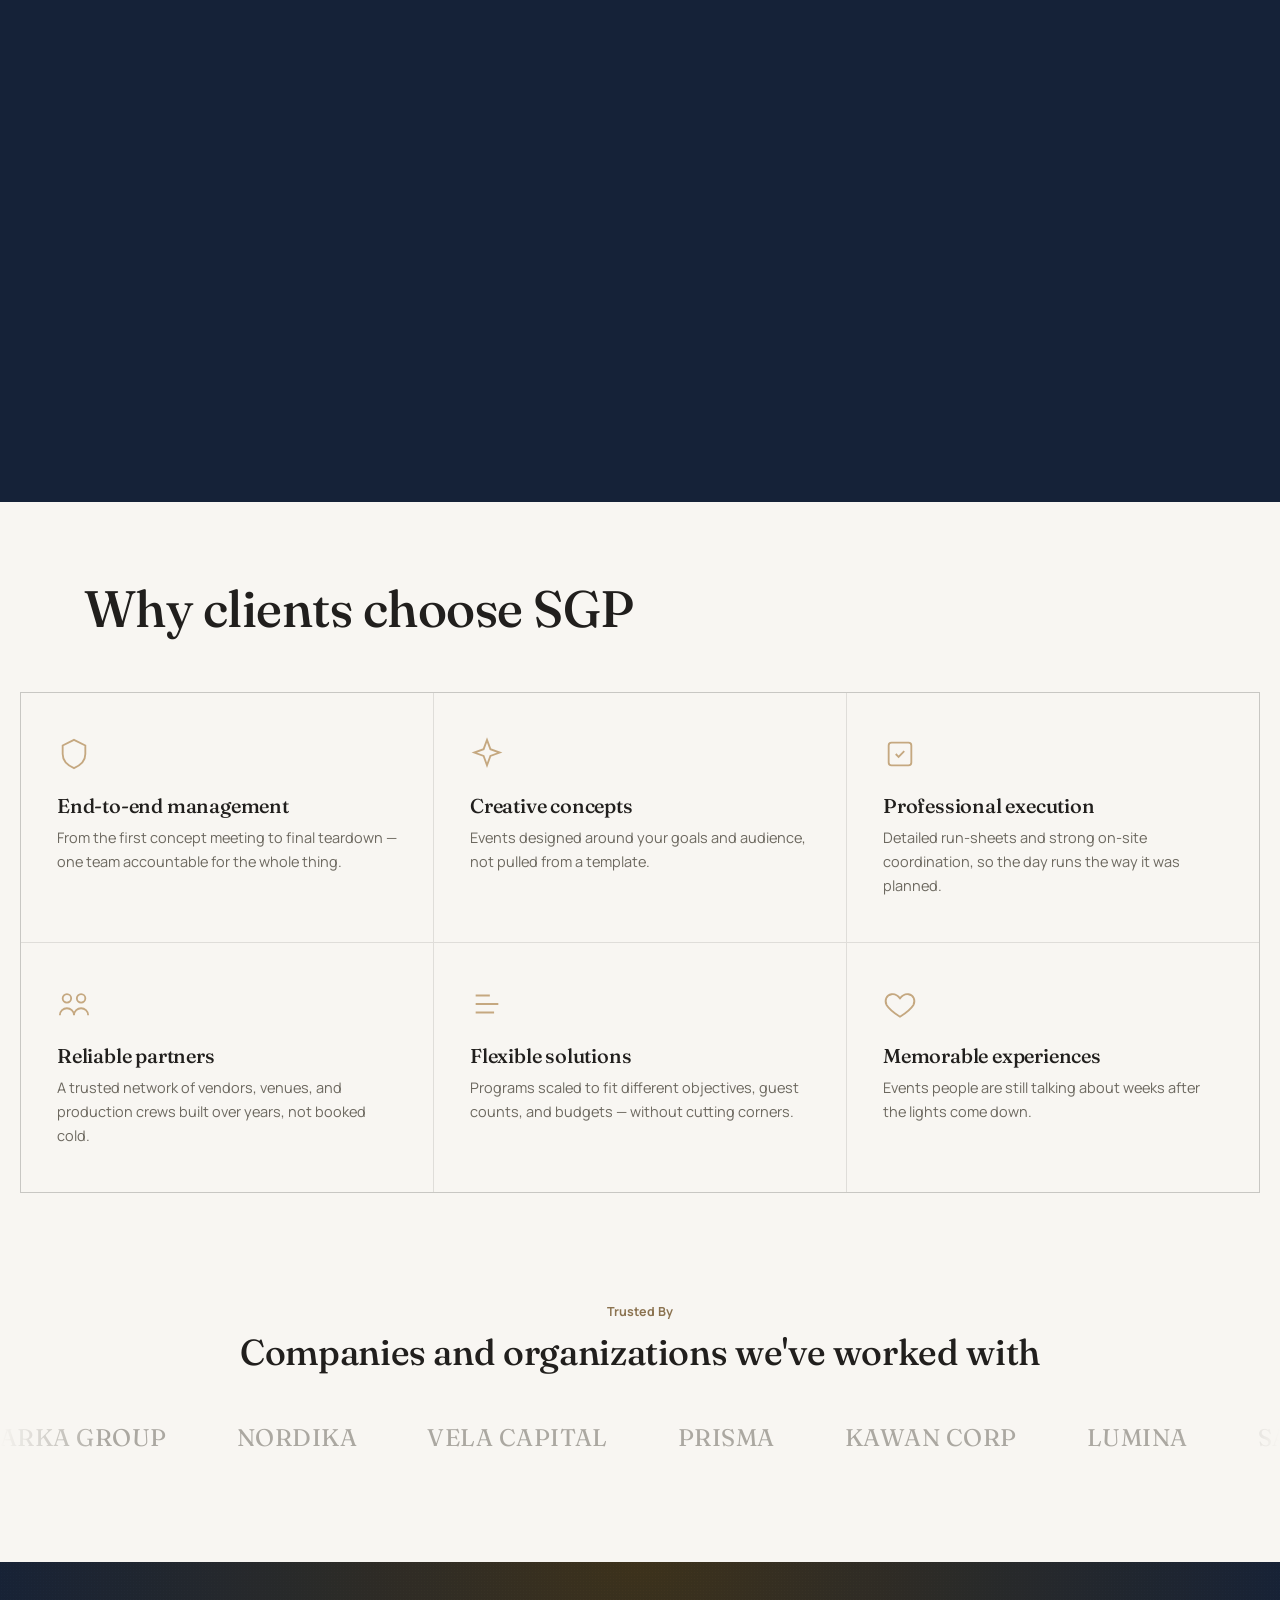
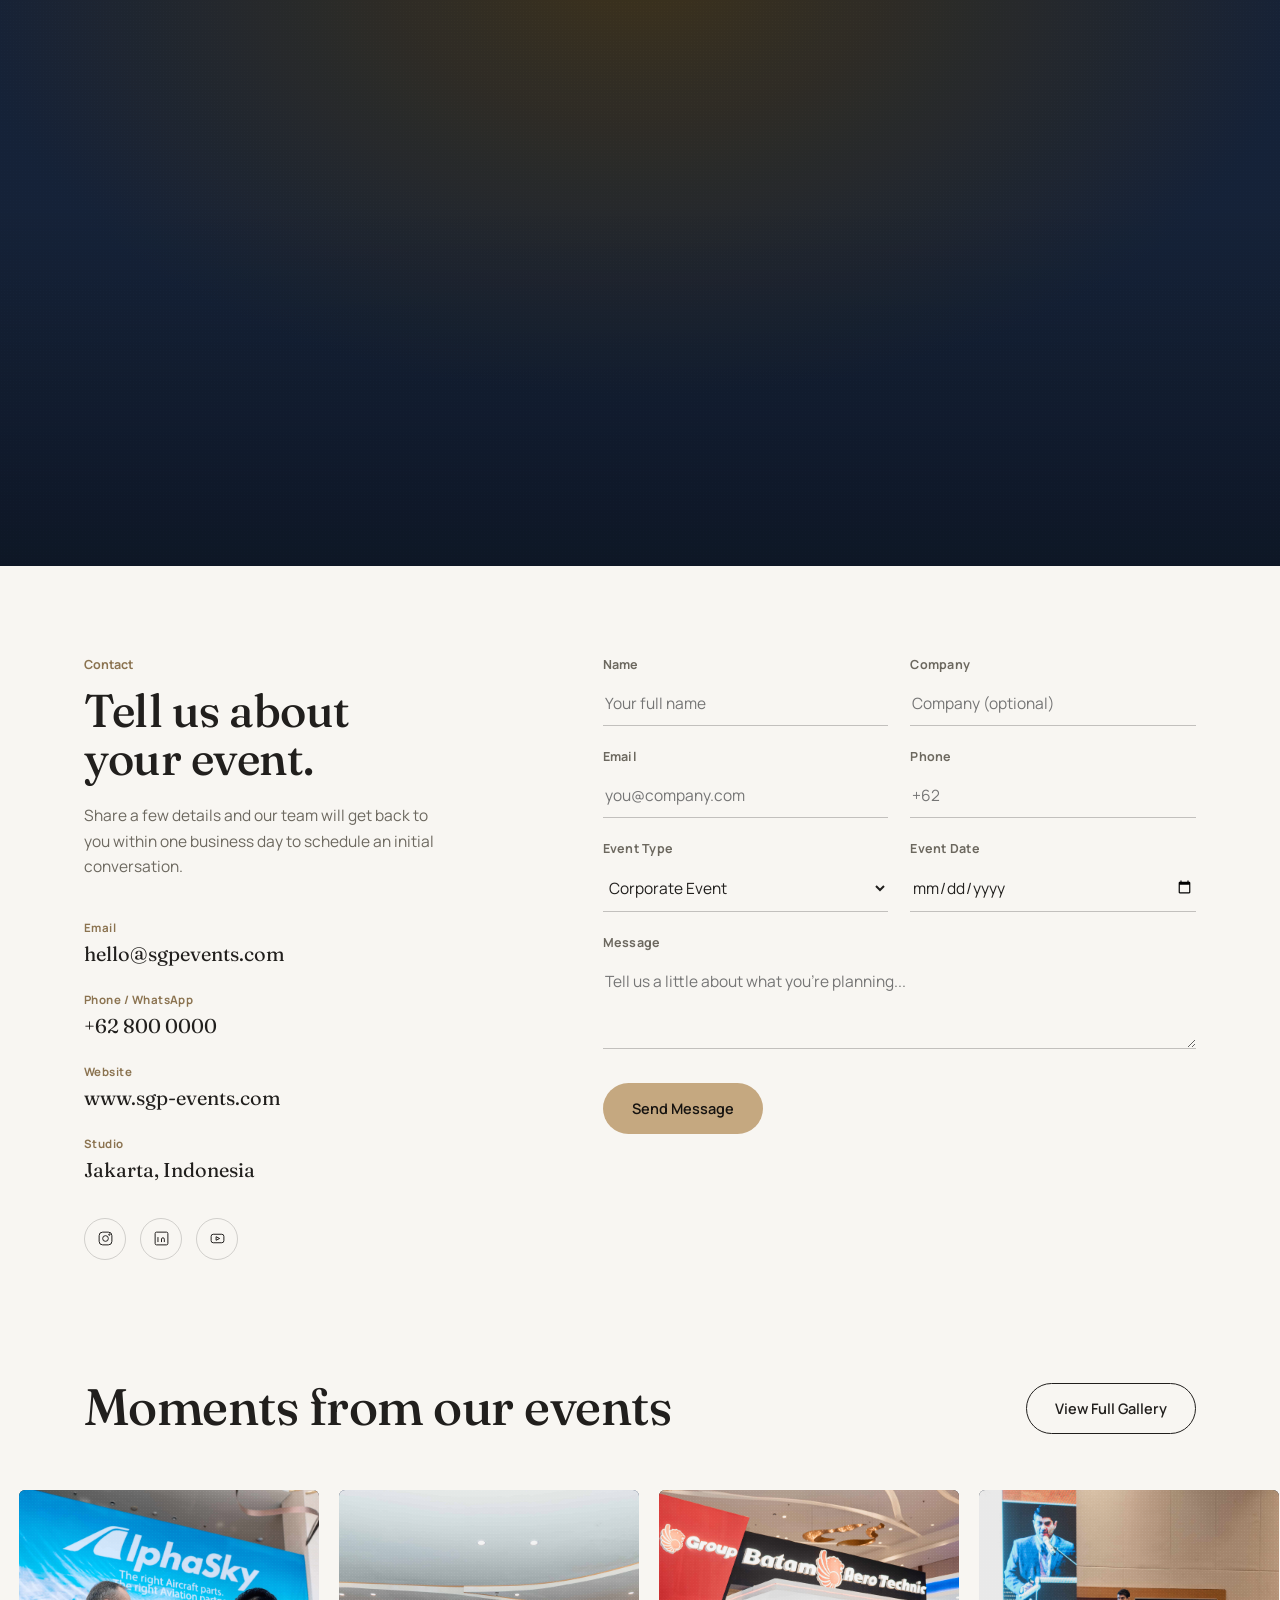
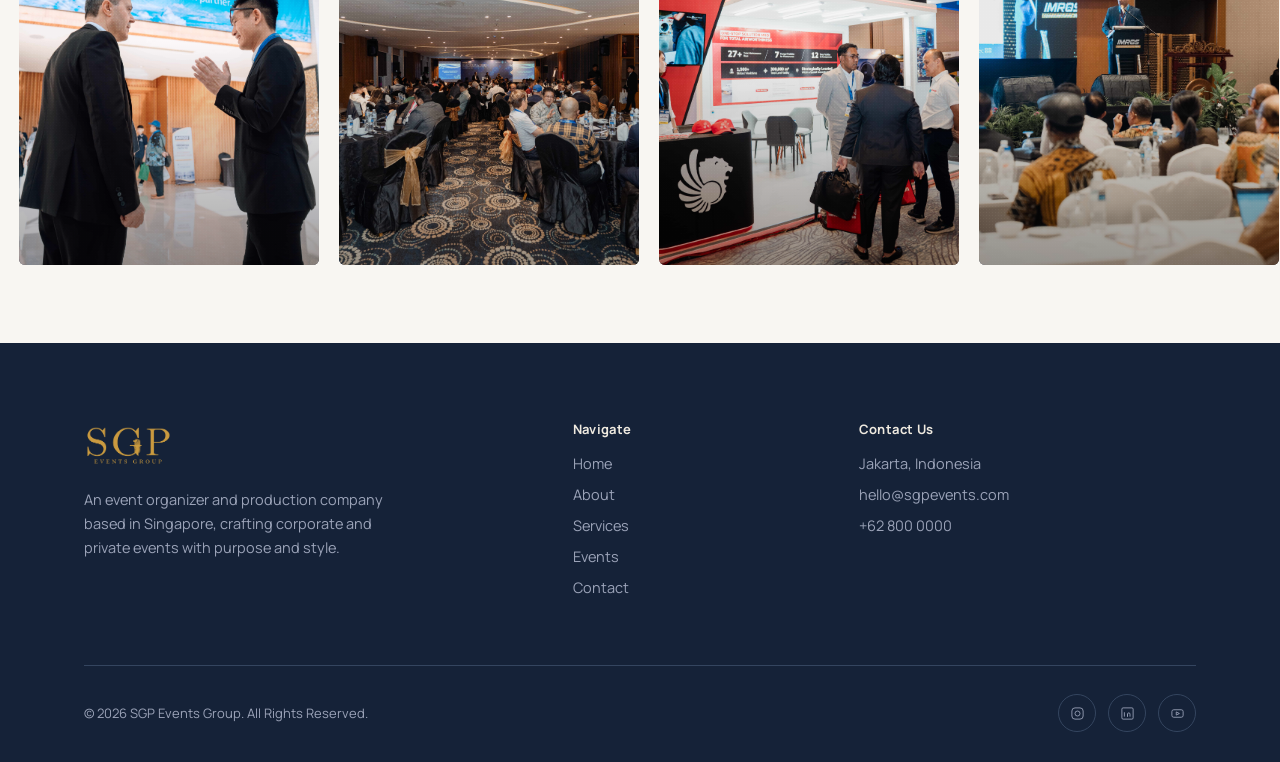
==== commit 2a6eed8a: "add submenu nav" ====
--- a/index.html
+++ b/index.html
@@ -27,12 +27,24 @@
           Events
           <svg class="chevron" viewBox="0 0 24 24" fill="none" stroke-width="2" width="12" height="12"><path d="M6 9l6 6 6-6"/></svg>
         </a>
-        <div class="nav-dropdown">
-          <div class="nav-dropdown-inner">
-            <a href="#next-project">Upcoming Events</a>
-            <a href="#featured">Past Projects</a>
-            <a href="gallery.html">Event Gallery</a>
+        <div class="nav-dropdown-inner">
+          <div class="nav-subitem">
+            <a href="index.html#next-project" class="nav-subdropdown-toggle">
+              Upcoming Events
+              <svg class="chevron-right" viewBox="0 0 24 24" fill="none" stroke-width="2" width="12" height="12">
+                <path d="M9 6l6 6-6 6" />
+              </svg>
+            </a>
+            <div class="nav-subdropdown">
+              <div class="nav-subdropdown-inner">
+                <a href="https://invos2026.com/" target="_blank" rel="noopener">Invos</a>
+                <a href="inamec.html">Inamec</a>
+              </div>
+            </div>
           </div>
+          <a href="index.html#featured">Past Projects</a>
+          <a href="gallery.html">Event Gallery</a>
+        </div>
         </div>
       </div>
       <a href="#why">Why Us</a>
@@ -56,8 +68,21 @@
       </button>
     </div>
     <div class="mobile-submenu">
-      <a href="#next-project">Upcoming Events</a>
-      <a href="#featured">Past Projects</a>
+      <div class="mobile-subnav-item">
+        <div class="mobile-nav-row">
+          <a href="index.html#next-project">Upcoming Events</a>
+          <button class="mobile-subdropdown-btn" aria-label="Toggle Upcoming Events submenu">
+            <svg class="chevron" viewBox="0 0 24 24" fill="none" stroke-width="2" width="18" height="18">
+              <path d="M6 9l6 6 6-6" />
+            </svg>
+          </button>
+        </div>
+        <div class="mobile-subsubmenu">
+          <a href="https://invos2026.com/" target="_blank" rel="noopener">Invos</a>
+          <a href="inamec.html">Inamec</a>
+        </div>
+      </div>
+      <a href="index.html#featured">Past Projects</a>
       <a href="gallery.html">Event Gallery</a>
     </div>
   </div>
@@ -217,7 +242,7 @@
           <h3>Indonesia Aero-Maintenance Executive Networking Dinner 2026 (Inamec)</h3>
           <div class="next-meta">The Grand Platinum Hotel, DKI Jakarta · December 2026 · Gala Dinner</div>
           <p>The Indonesia Aero-Maintenance Executive Networking Dinner 2026 is where leading professionals in our industry come together to network, showcase their latest capabilities and competencies, and offer appreciation to their colleagues who have advanced the Indonesian aerospace maintenance industry.</p>
-          <a href="#contact" class="btn btn-outline dark">See Details</a>
+          <a href="inamec.html" class="btn btn-outline dark">See Details</a>
           <a href="#" class="btn btn-outline dark" data-add-ics
              data-title="Indonesia Aero-Maintenance Executive Networking Dinner 2026 (Inamec)"
              data-start="2026-12-20T18:00:00"
--- a/styles.css
+++ b/styles.css
@@ -767,4 +767,36 @@
 .whatsapp-bubble::before{
   content:''; position:absolute; inset:0; border-radius:50%;
   animation: whatsappPulse 2.4s ease-out infinite;
-}+}
+/* Desktop nested flyout submenu */
+.nav-subitem{ position:relative; }
+.nav-subdropdown-toggle{ display:flex; align-items:center; justify-content:space-between; gap:8px; }
+.nav-subdropdown-toggle .chevron-right{ stroke:currentColor; transition:transform .3s var(--ease); }
+.nav-subitem:hover .chevron-right{ transform:translateX(3px); }
+
+.nav-subdropdown{
+  position:absolute; left:100%; top:-10px; padding-left:10px; min-width:160px;
+  opacity:0; pointer-events:none; transition:opacity .3s var(--ease);
+}
+.nav-subdropdown-inner{
+  background:var(--ink-soft); border:1px solid var(--ink-line); border-radius:10px;
+  padding:10px; box-shadow:0 24px 48px rgba(0,0,0,.4);
+}
+.nav-subitem:hover .nav-subdropdown{ opacity:1; pointer-events:auto; }
+.nav-subdropdown a{
+  display:block; padding:11px 14px; border-radius:6px; font-size:13.5px; font-weight:600;
+  color:var(--text-on-ink-muted); transition:background .25s, color .25s;
+}
+.nav-subdropdown a:hover{ background:rgba(203,166,105,.14); color:var(--text-on-ink); }
+
+/* Mobile nested accordion */
+.mobile-subnav-item{ width:100%; }
+.mobile-subdropdown-btn{ background:none; border:none; padding:6px; }
+.mobile-subdropdown-btn svg{ stroke:var(--text-on-ink-muted); transition:transform .35s var(--ease); }
+.mobile-subnav-item.open .mobile-subdropdown-btn svg{ transform:rotate(180deg); }
+.mobile-subsubmenu{
+  max-height:0; overflow:hidden; transition:max-height .4s var(--ease);
+  display:flex; flex-direction:column; padding-left:16px;
+}
+.mobile-subnav-item.open .mobile-subsubmenu{ max-height:160px; }
+.mobile-subsubmenu a{ font-family:'Manrope',sans-serif; font-size:16px; padding:8px 0; color:var(--text-on-ink-muted); }
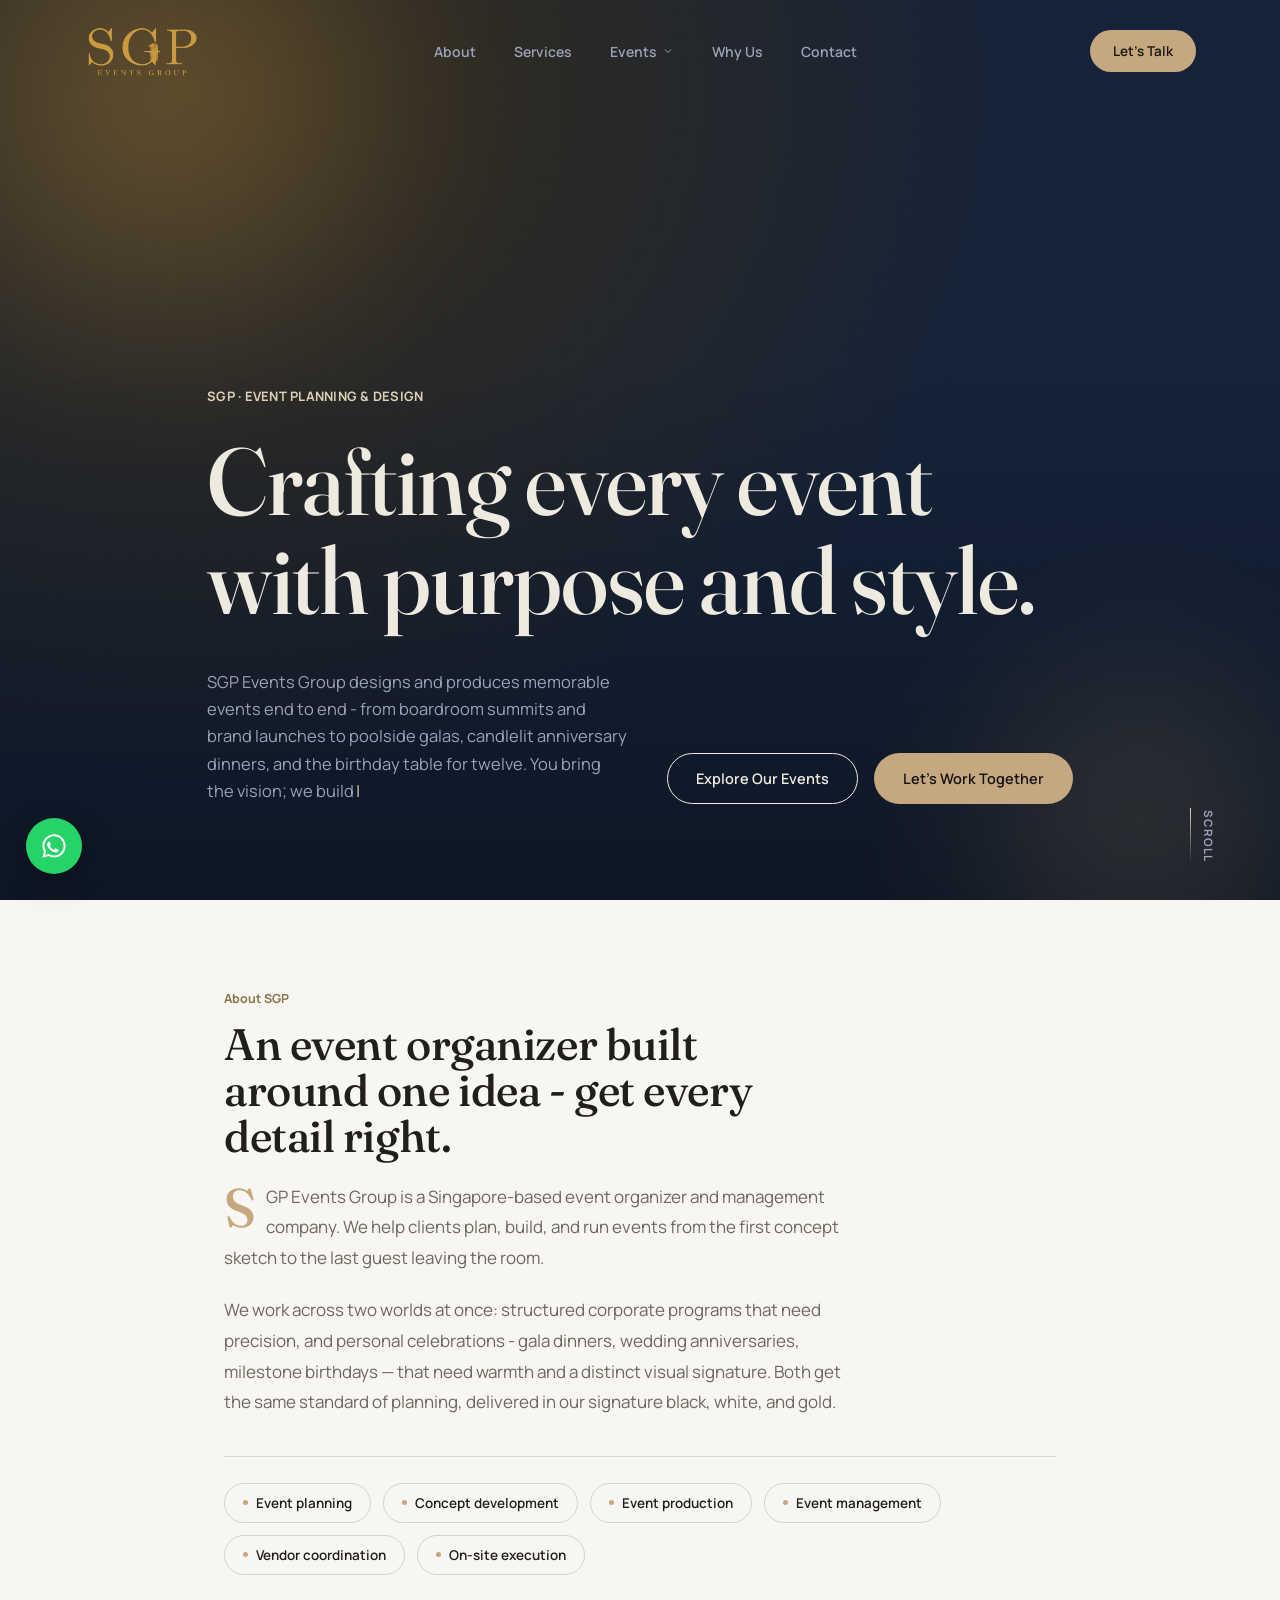
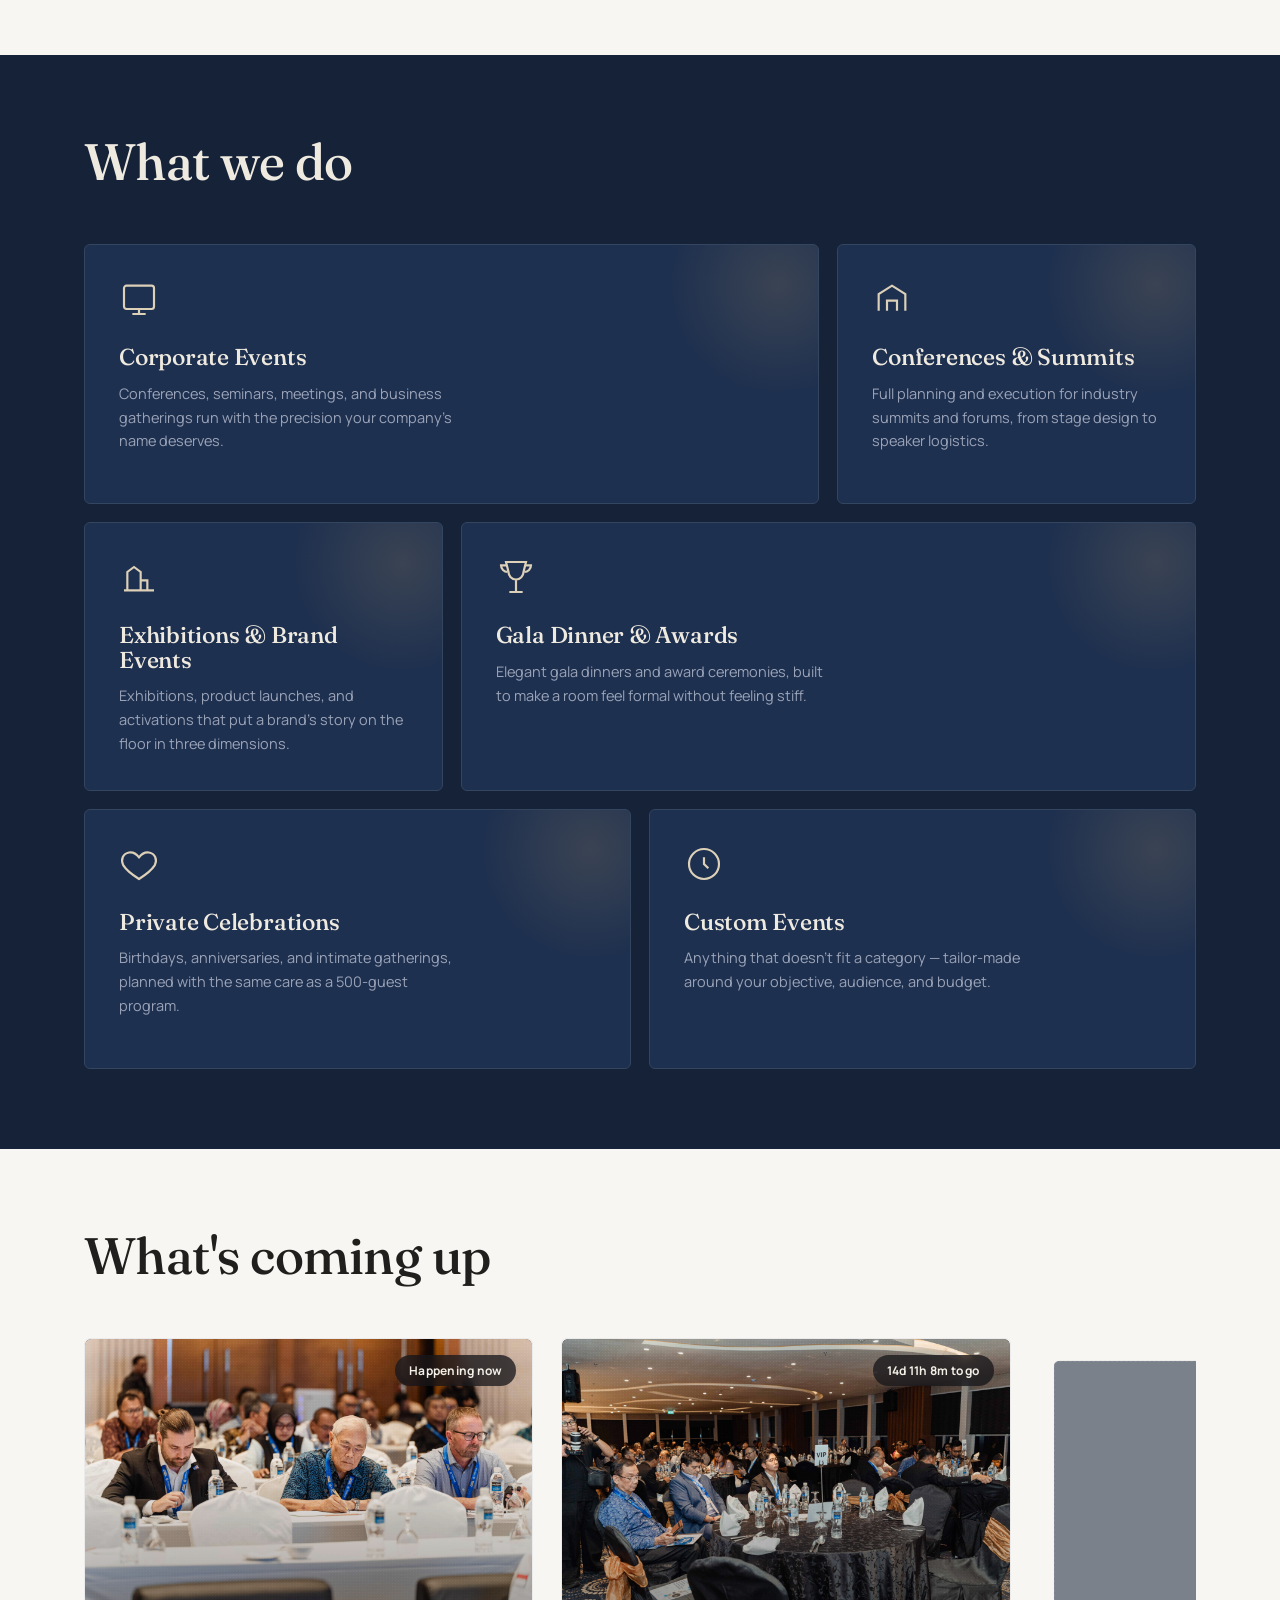
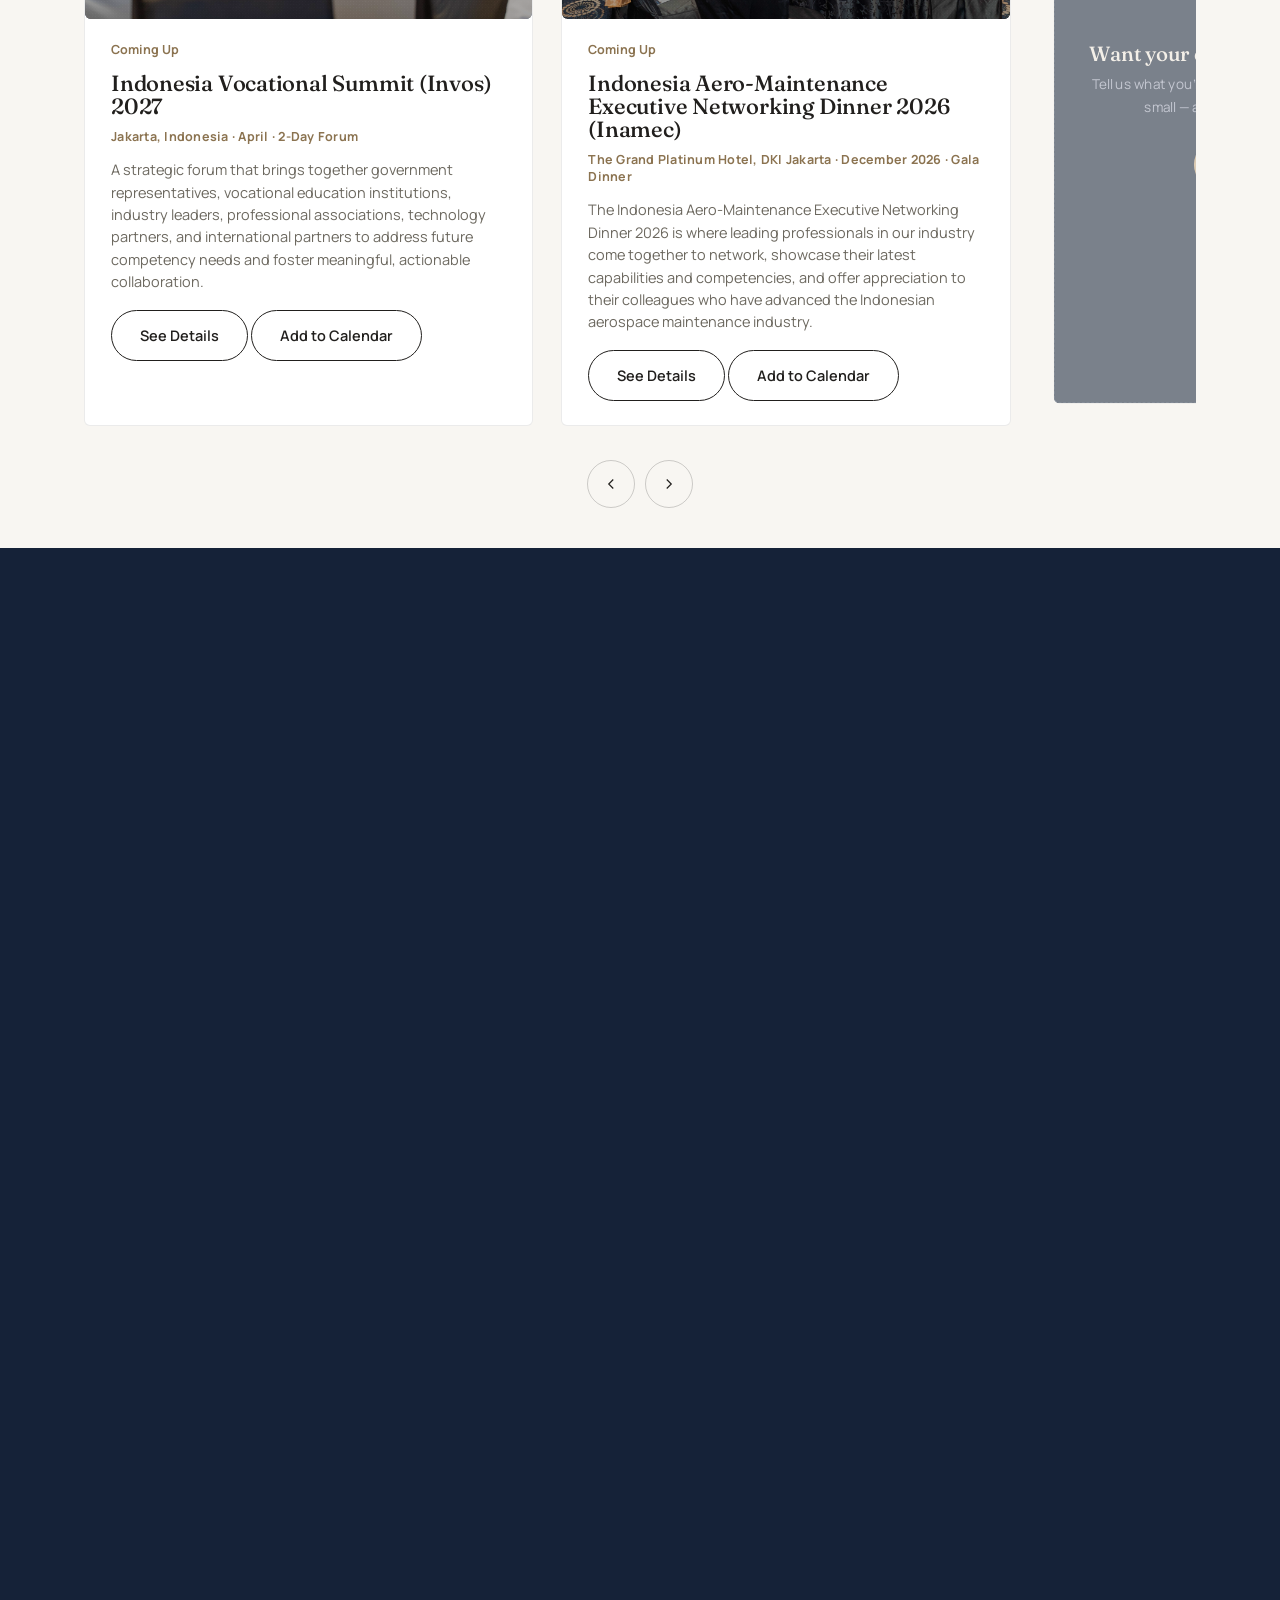
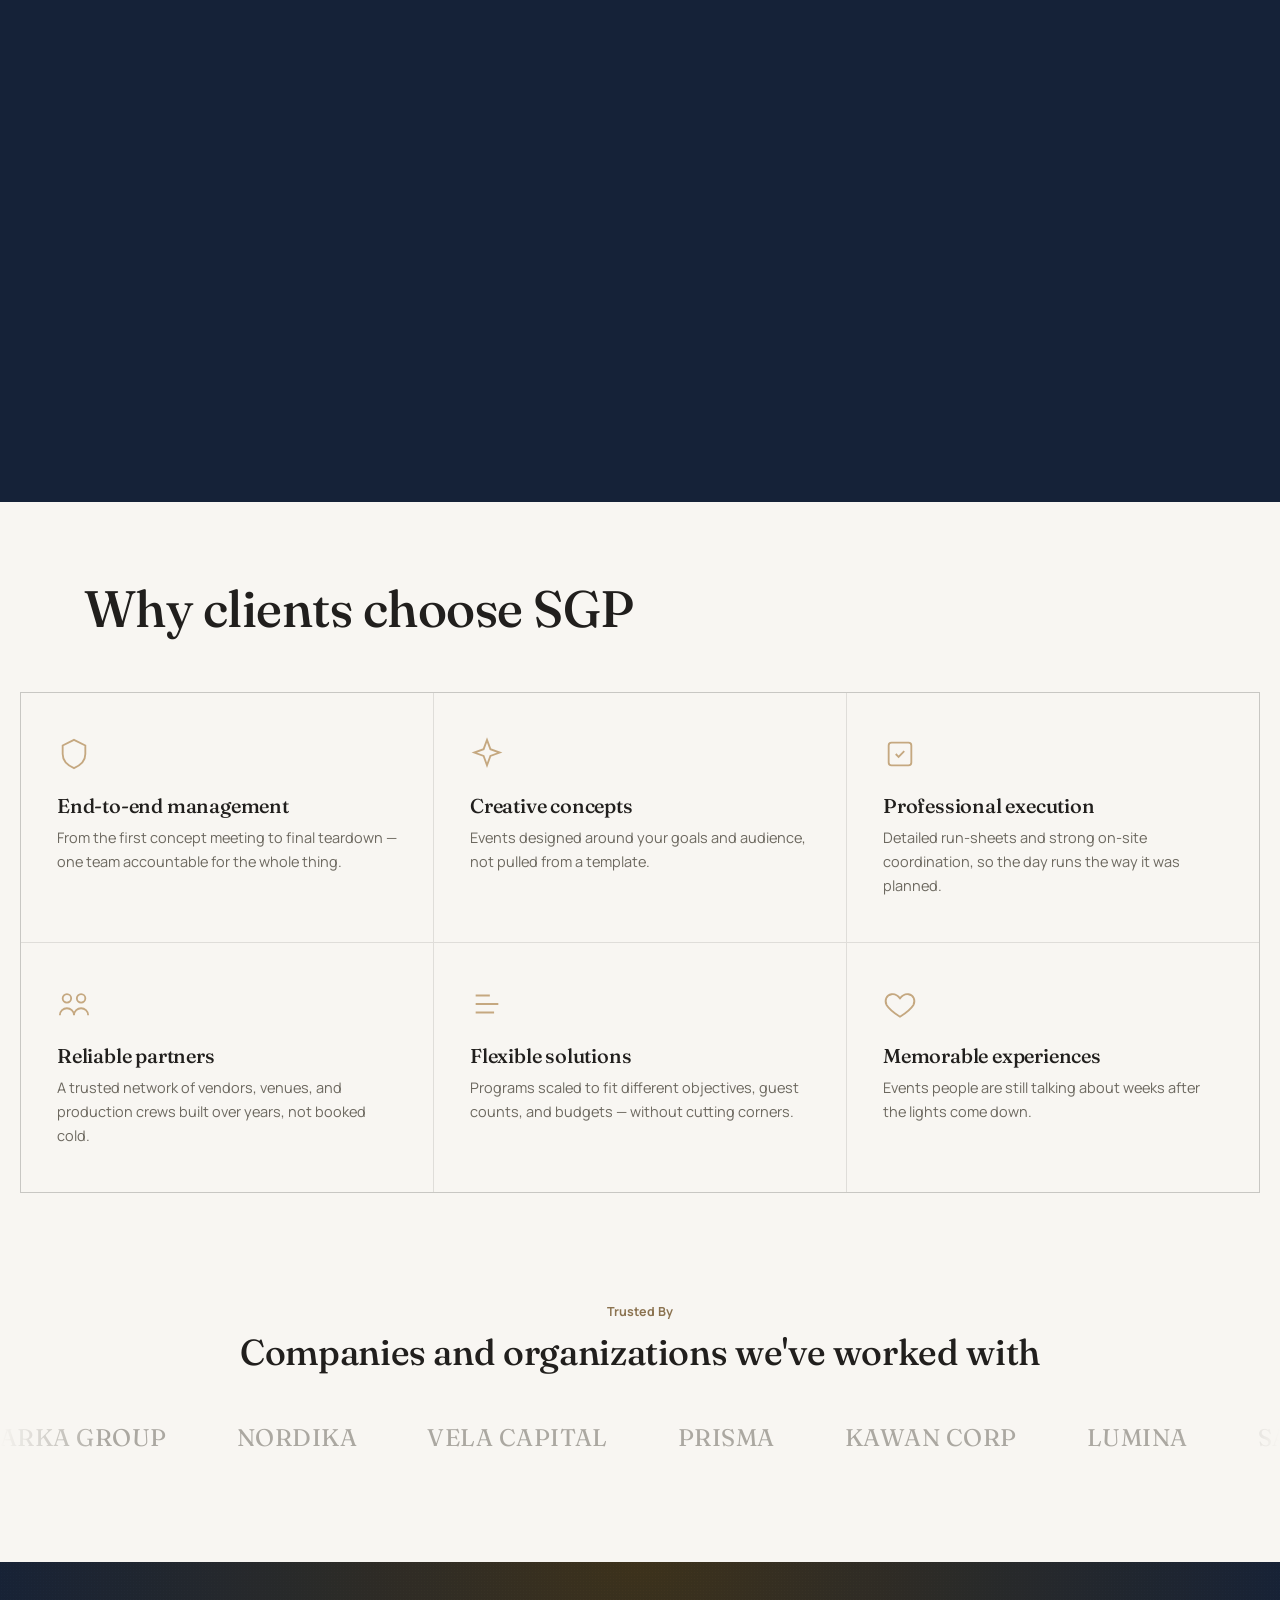
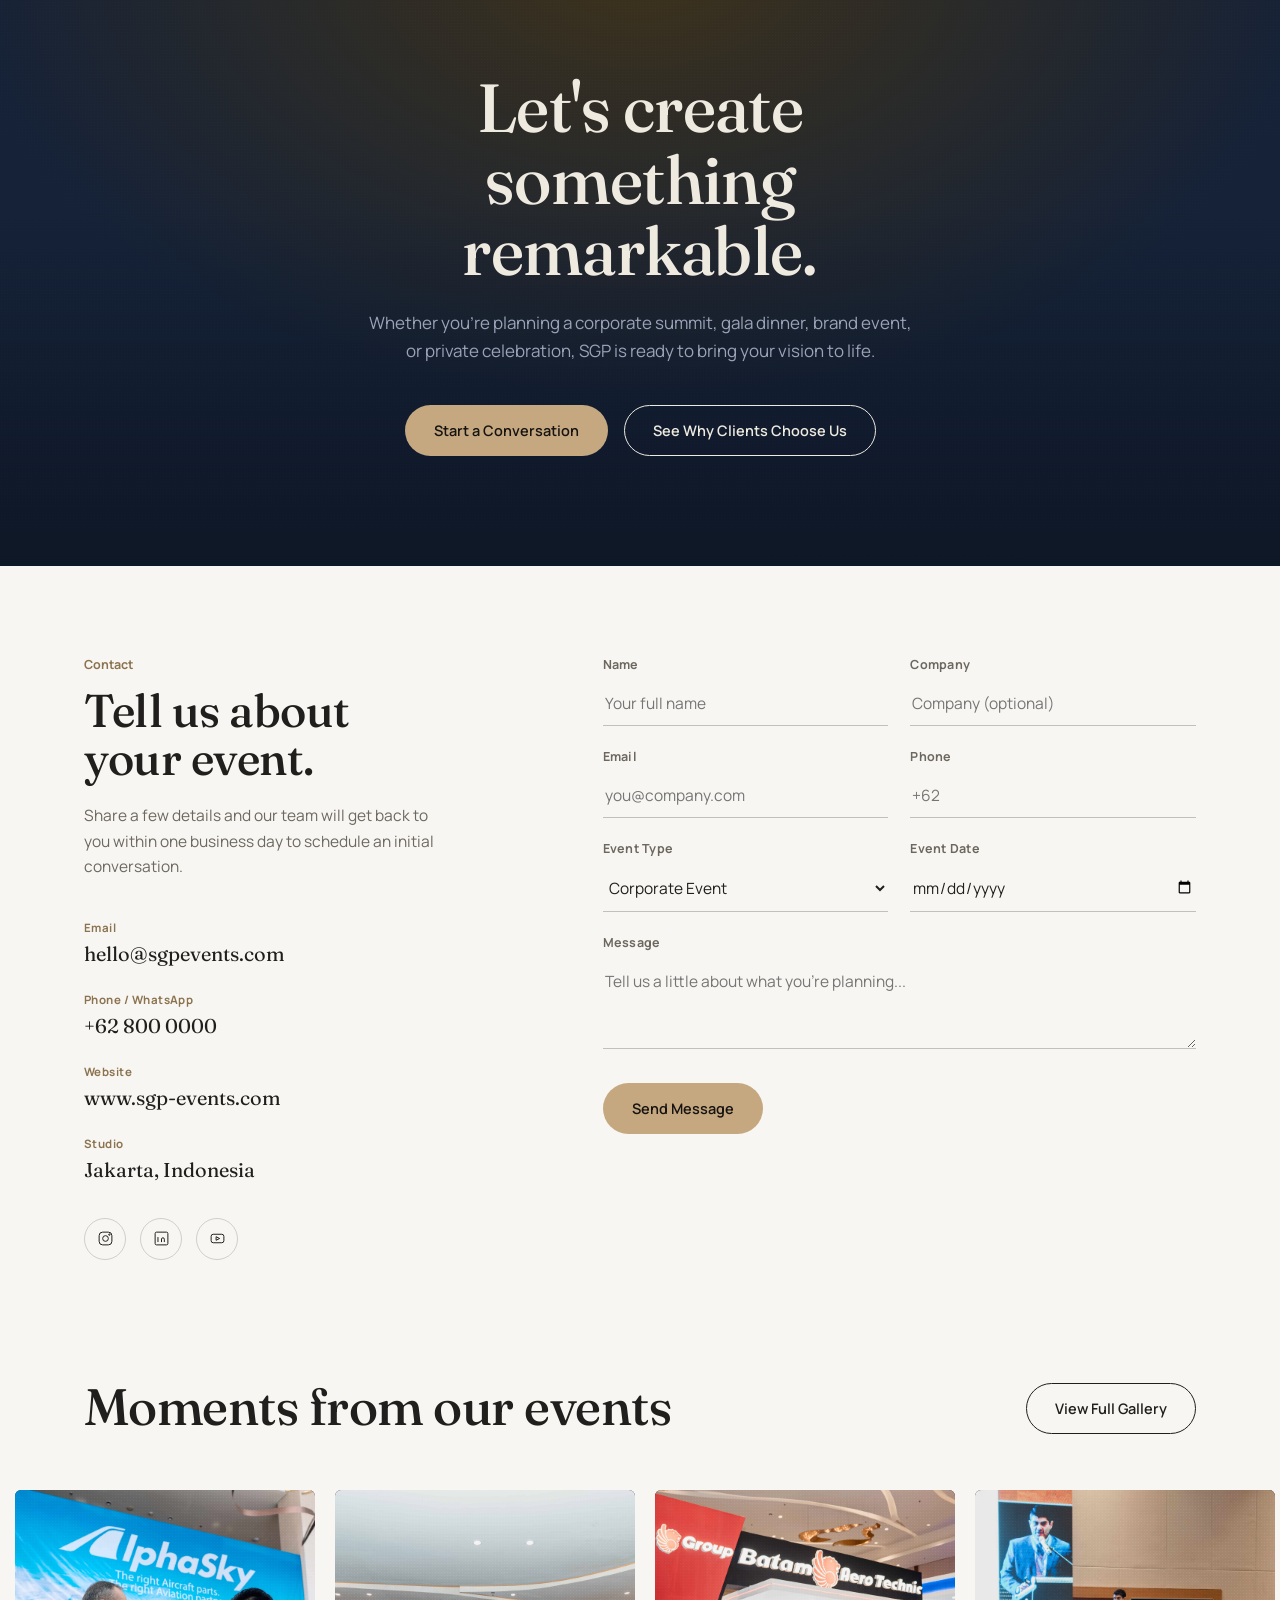
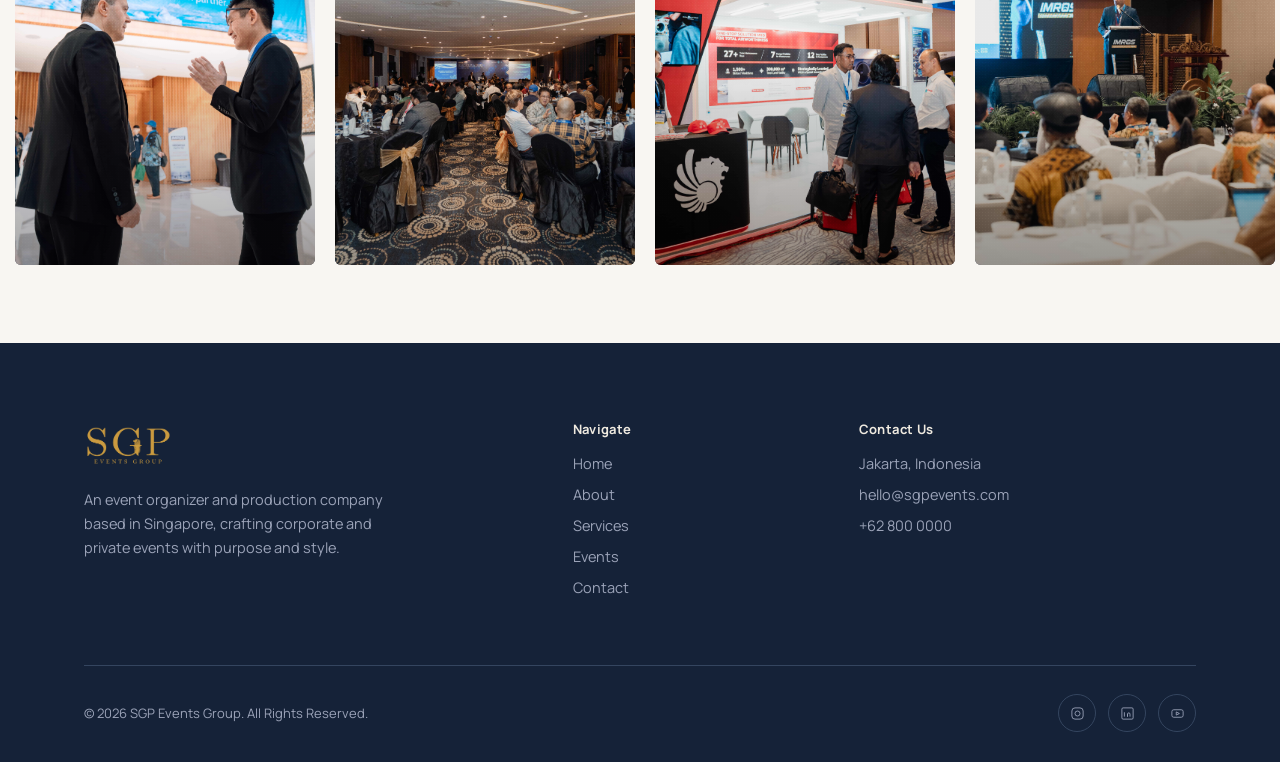
==== commit 3b19134d: "fixing index nav" ====
--- a/index.html
+++ b/index.html
@@ -25,26 +25,29 @@
       <div class="nav-item">
         <a href="#next-project" class="nav-dropdown-toggle">
           Events
-          <svg class="chevron" viewBox="0 0 24 24" fill="none" stroke-width="2" width="12" height="12"><path d="M6 9l6 6 6-6"/></svg>
+          <svg class="chevron" viewBox="0 0 24 24" fill="none" stroke-width="2" width="12" height="12">
+            <path d="M6 9l6 6 6-6" />
+          </svg>
         </a>
-        <div class="nav-dropdown-inner">
-          <div class="nav-subitem">
-            <a href="index.html#next-project" class="nav-subdropdown-toggle">
-              Upcoming Events
-              <svg class="chevron-right" viewBox="0 0 24 24" fill="none" stroke-width="2" width="12" height="12">
-                <path d="M9 6l6 6-6 6" />
-              </svg>
-            </a>
-            <div class="nav-subdropdown">
-              <div class="nav-subdropdown-inner">
-                <a href="https://invos2026.com/" target="_blank" rel="noopener">Invos</a>
-                <a href="inamec.html">Inamec</a>
+        <div class="nav-dropdown">
+          <div class="nav-dropdown-inner">
+            <div class="nav-subitem">
+              <a href="index.html#next-project" class="nav-subdropdown-toggle">
+                Upcoming Events
+                <svg class="chevron-right" viewBox="0 0 24 24" fill="none" stroke-width="2" width="12" height="12">
+                  <path d="M9 6l6 6-6 6" />
+                </svg>
+              </a>
+              <div class="nav-subdropdown">
+                <div class="nav-subdropdown-inner">
+                  <a href="https://invos2026.com/" target="_blank" rel="noopener">Invos</a>
+                  <a href="inamec.html">Inamec</a>
+                </div>
               </div>
             </div>
+            <a href="index.html#featured">Past Projects</a>
+            <a href="gallery.html">Event Gallery</a>
           </div>
-          <a href="index.html#featured">Past Projects</a>
-          <a href="gallery.html">Event Gallery</a>
-        </div>
         </div>
       </div>
       <a href="#why">Why Us</a>
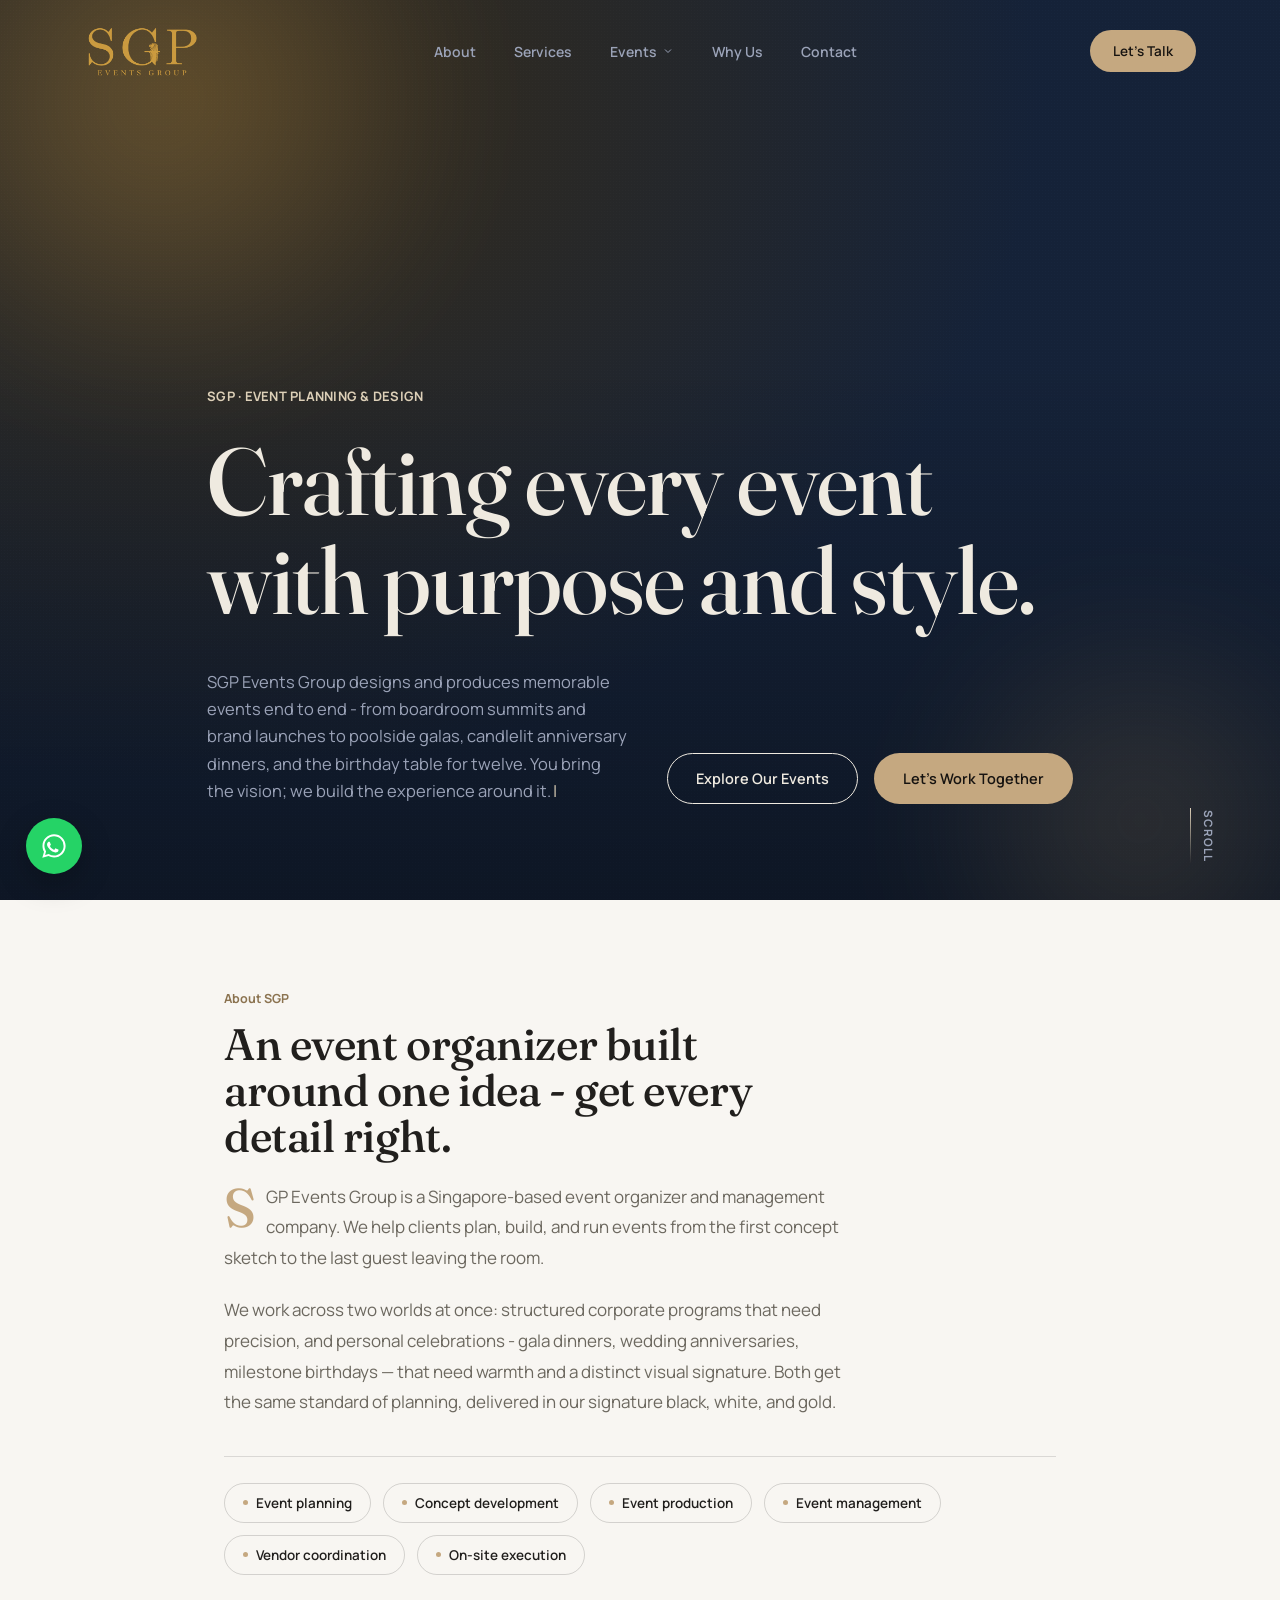
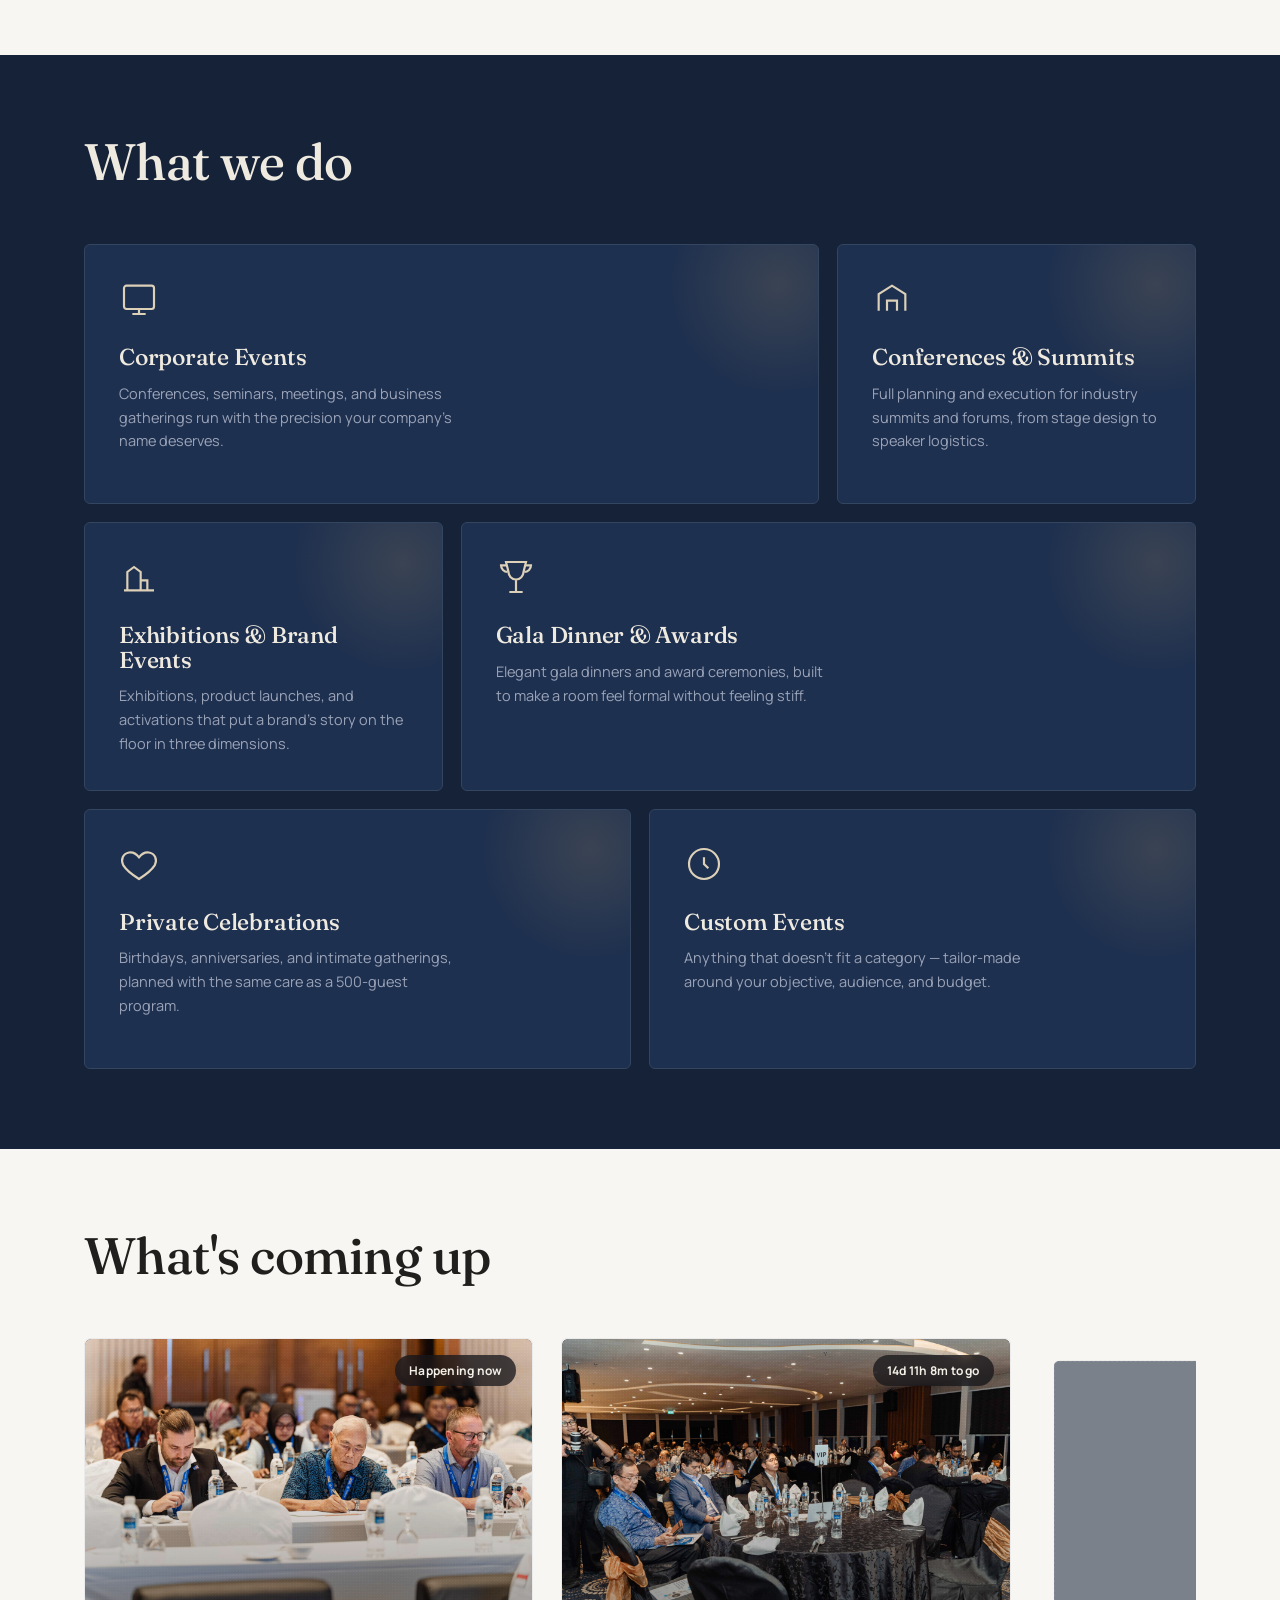
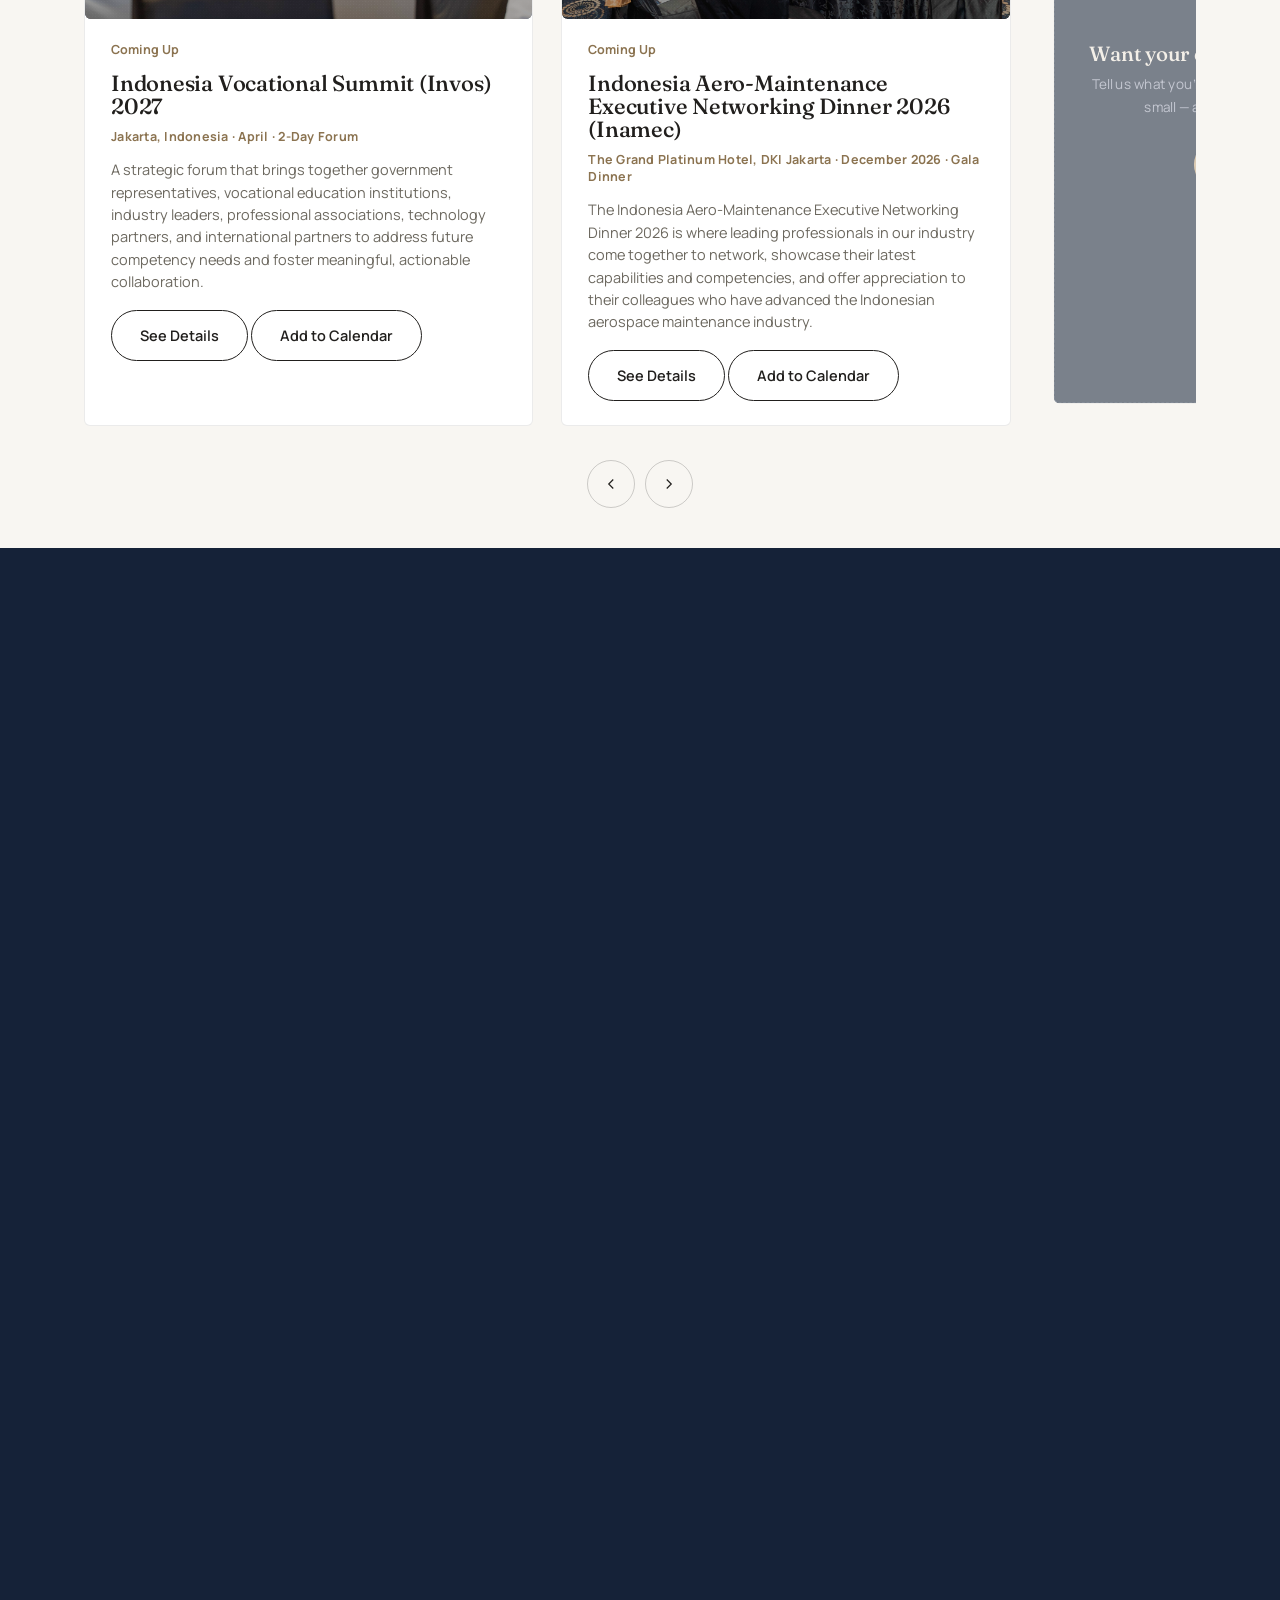
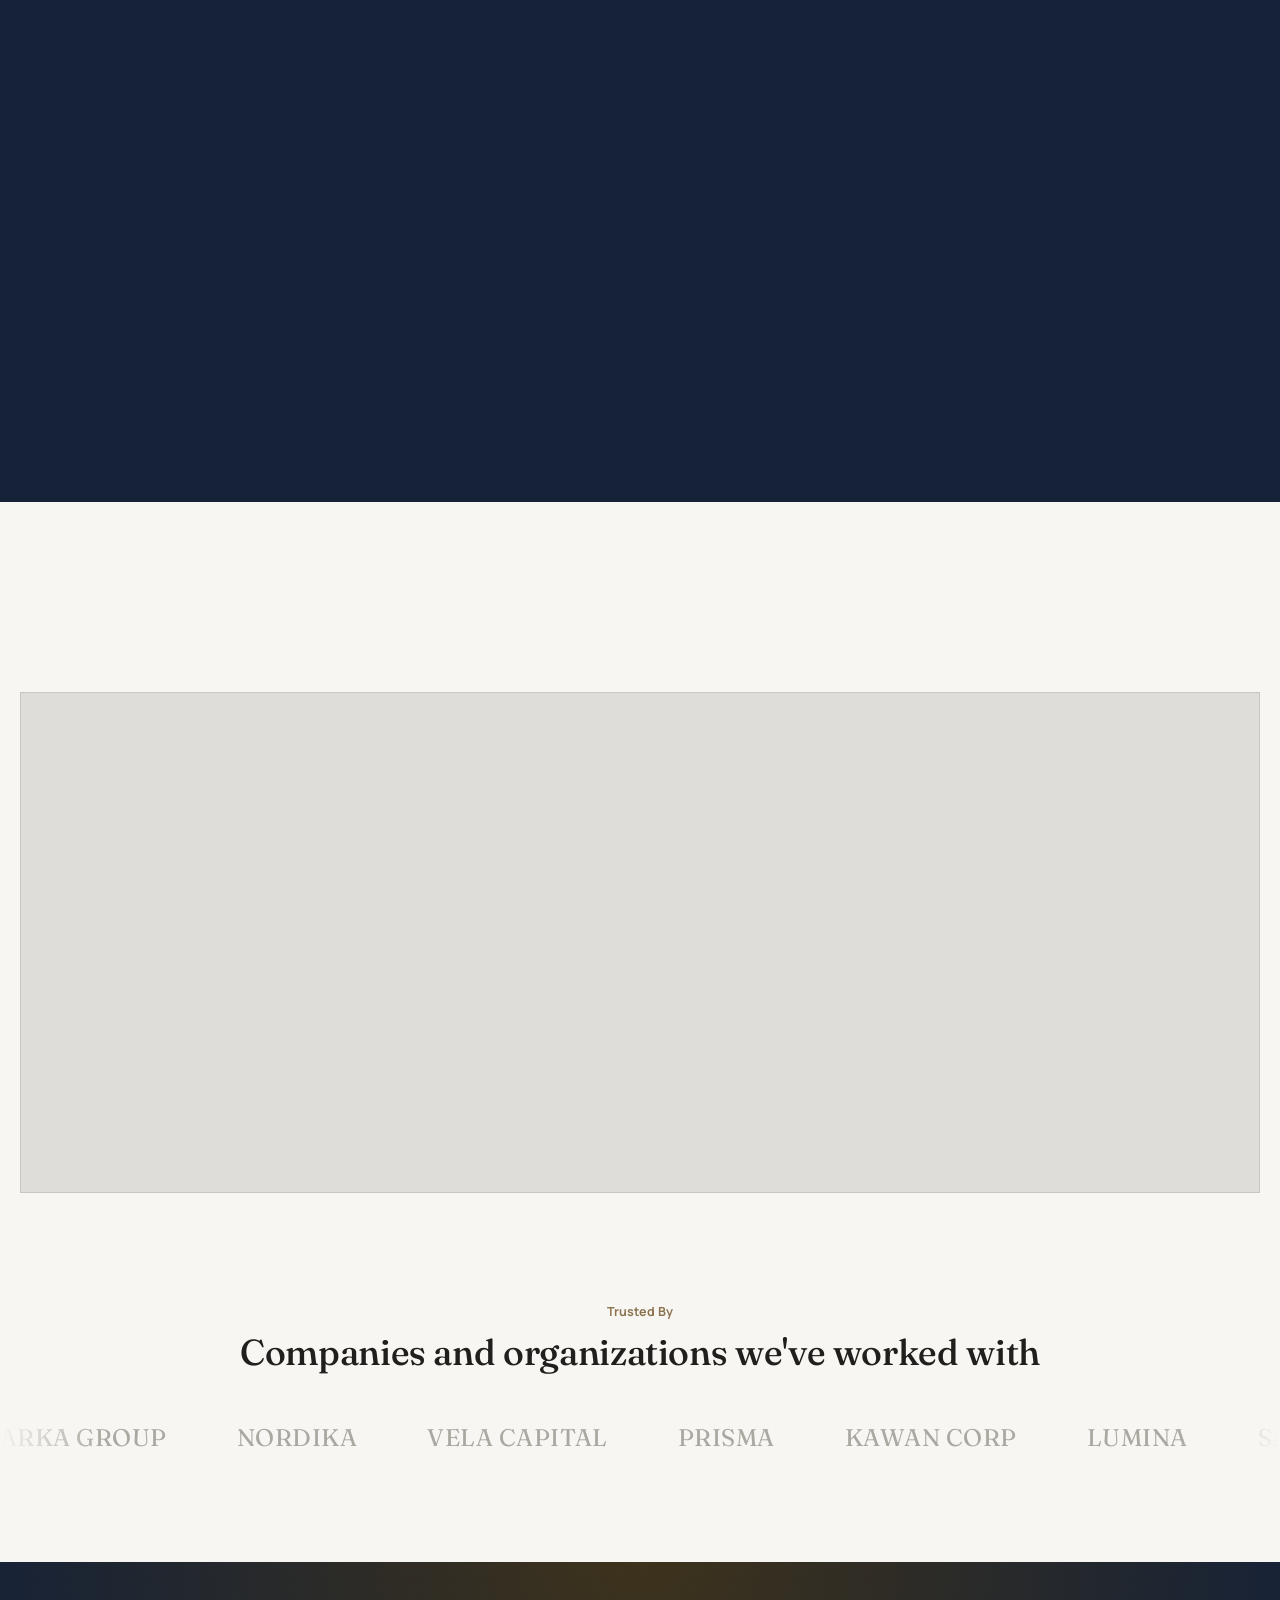
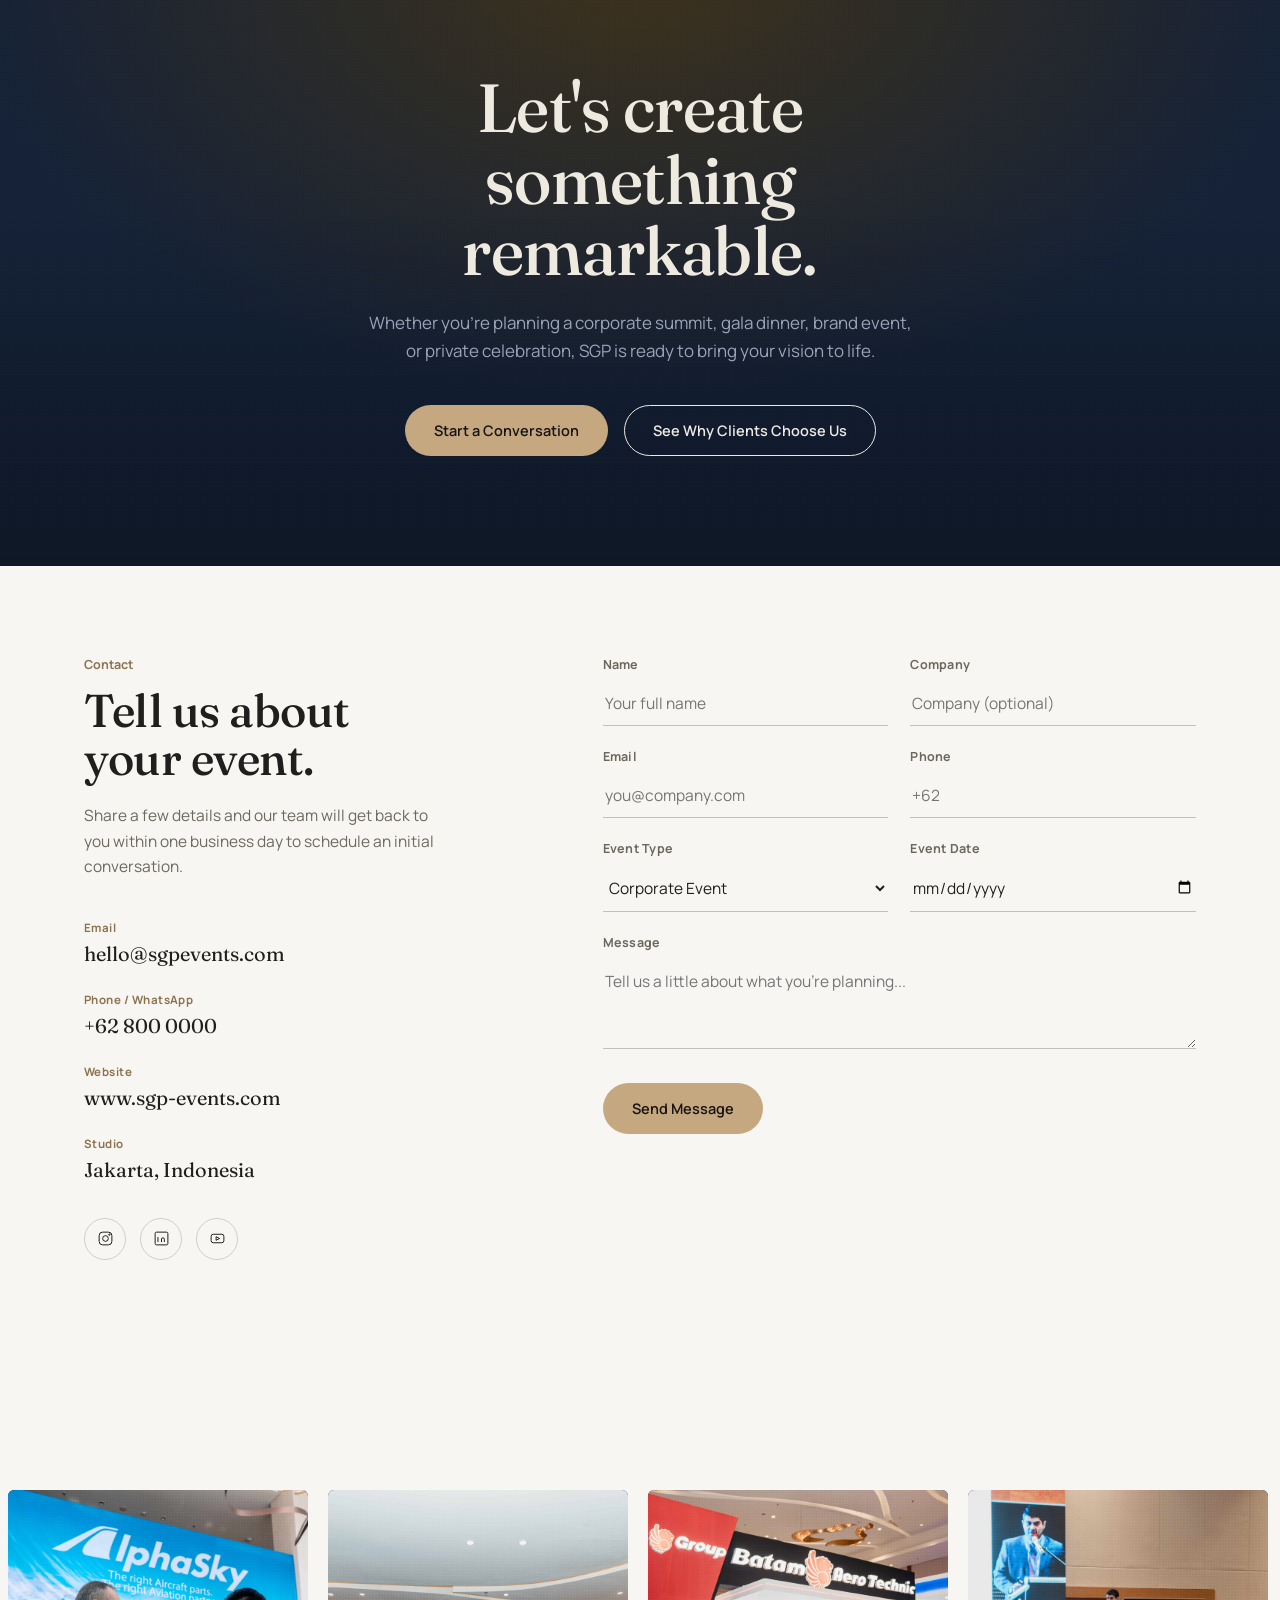
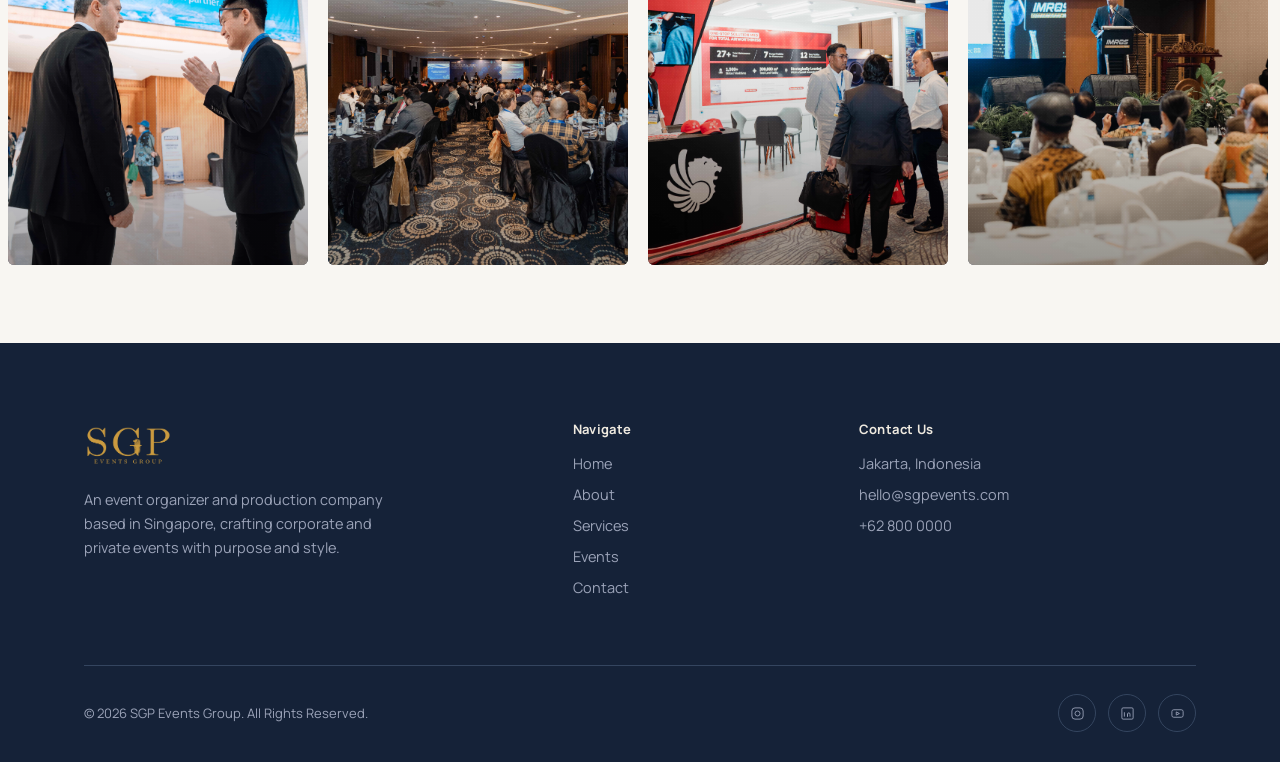
==== commit f836b81c: "add subnav desktop" ====
--- a/index.html
+++ b/index.html
@@ -45,7 +45,20 @@
                 </div>
               </div>
             </div>
-            <a href="index.html#featured">Past Projects</a>
+            <!-- <a href="index.html#featured">Past Projects</a> -->
+            <div class="nav-subitem">
+              <a href="index.html#featured" class="nav-subdropdown-toggle">
+                Past Projects
+                <svg class="chevron-right" viewBox="0 0 24 24" fill="none" stroke-width="2" width="12" height="12">
+                  <path d="M9 6l6 6-6 6" />
+                </svg>
+              </a>
+              <div class="nav-subdropdown">
+                <div class="nav-subdropdown-inner">
+                  <a href="https://www.imros2026.com/" target="_blank" rel="noopener">Imros</a>
+                </div>
+              </div>
+            </div>
             <a href="gallery.html">Event Gallery</a>
           </div>
         </div>
--- a/styles.css
+++ b/styles.css
@@ -799,4 +799,30 @@
   display:flex; flex-direction:column; padding-left:16px;
 }
 .mobile-subnav-item.open .mobile-subsubmenu{ max-height:160px; }
-.mobile-subsubmenu a{ font-family:'Manrope',sans-serif; font-size:16px; padding:8px 0; color:var(--text-on-ink-muted); }+.mobile-subsubmenu a{ font-family:'Manrope',sans-serif; font-size:16px; padding:8px 0; color:var(--text-on-ink-muted); }
+.tl-item{ cursor:pointer; }
+.tl-subtimeline{
+  grid-column: 1 / -1;
+  max-height:0; overflow:hidden; opacity:0;
+  transition:max-height .5s var(--ease), opacity .4s var(--ease), margin-top .4s var(--ease);
+  margin-top:0; margin-left:84px;
+  display:flex; flex-direction:column; gap:2px;
+}
+.tl-item:hover .tl-subtimeline, .tl-item.open .tl-subtimeline{
+  max-height:600px; opacity:1; margin-top:18px;
+}
+.tl-sub-row{
+  display:flex; justify-content:space-between; align-items:center; gap:16px;
+  padding:10px 16px; border-left:2px solid rgba(0,0,0,.1);
+  font-size:13.5px; color:var(--text-muted);
+}
+.tl-sub-row.highlight{
+  border-left-color:var(--brass); background:rgba(203,166,105,.1);
+  border-radius:0 8px 8px 0; color:var(--text-dark); font-weight:700;
+}
+.tl-sub-time{ font-family:'Fraunces',serif; color:var(--text-dark); font-weight:500; white-space:nowrap; margin-left:auto; padding-left:14px; }
+.tl-sub-duration{ font-size:11.5px; color:var(--brass-dim); font-weight:700; white-space:nowrap; padding-left:14px; }
+@media(max-width:600px){
+  .tl-subtimeline{ margin-left:0; }
+  .tl-sub-row{ flex-wrap:wrap; }
+}
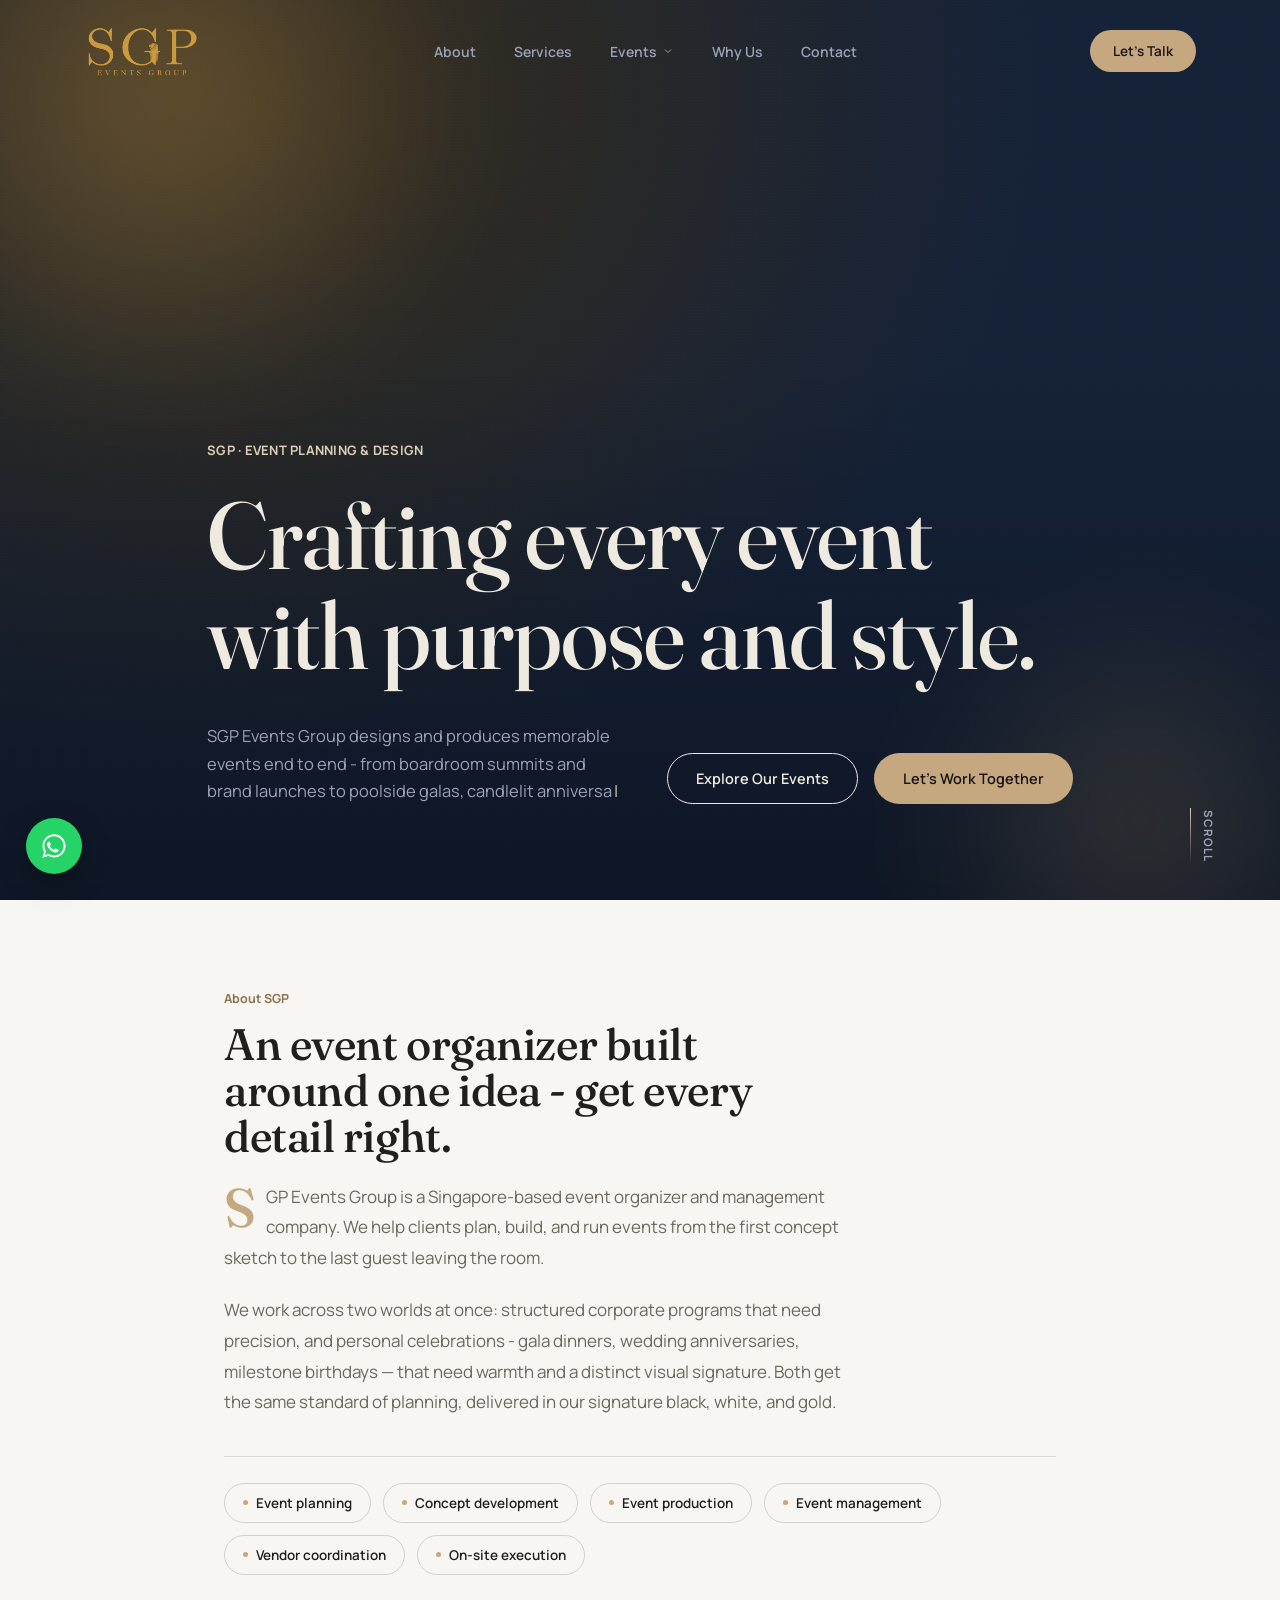
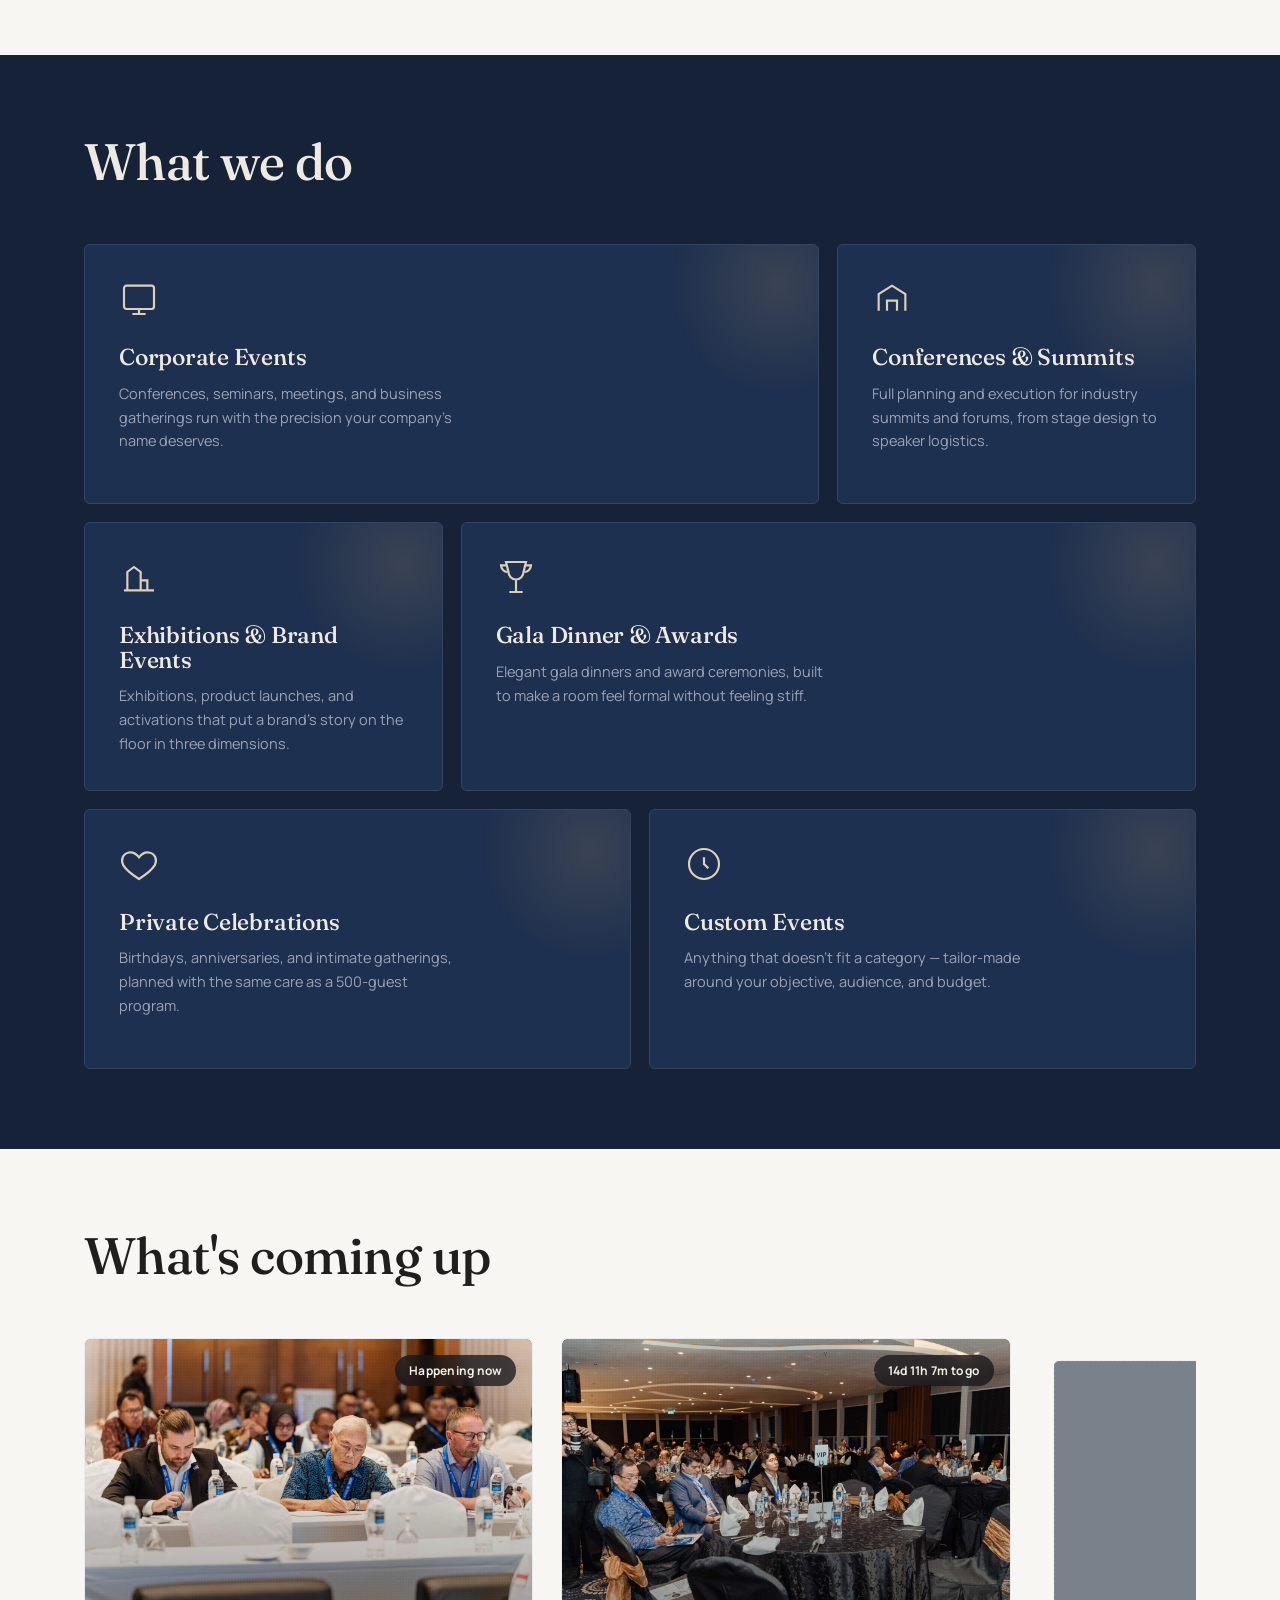
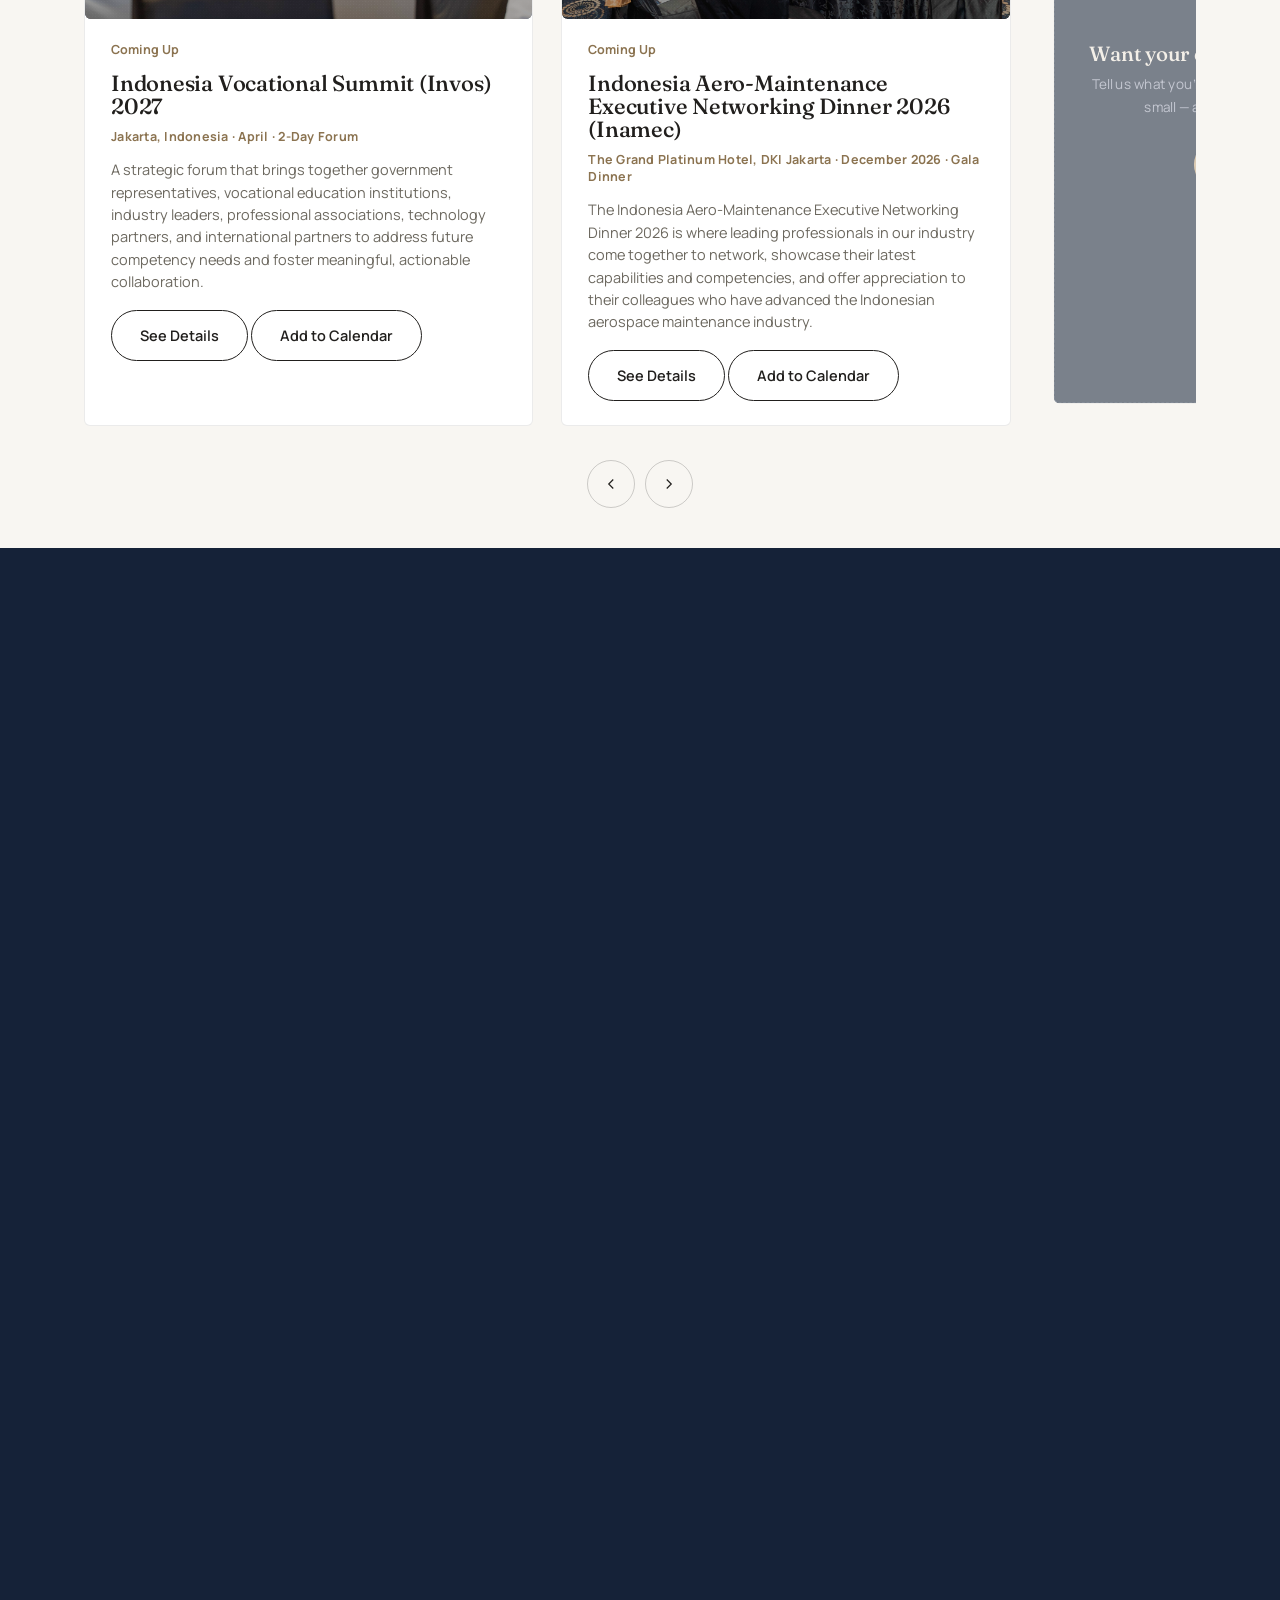
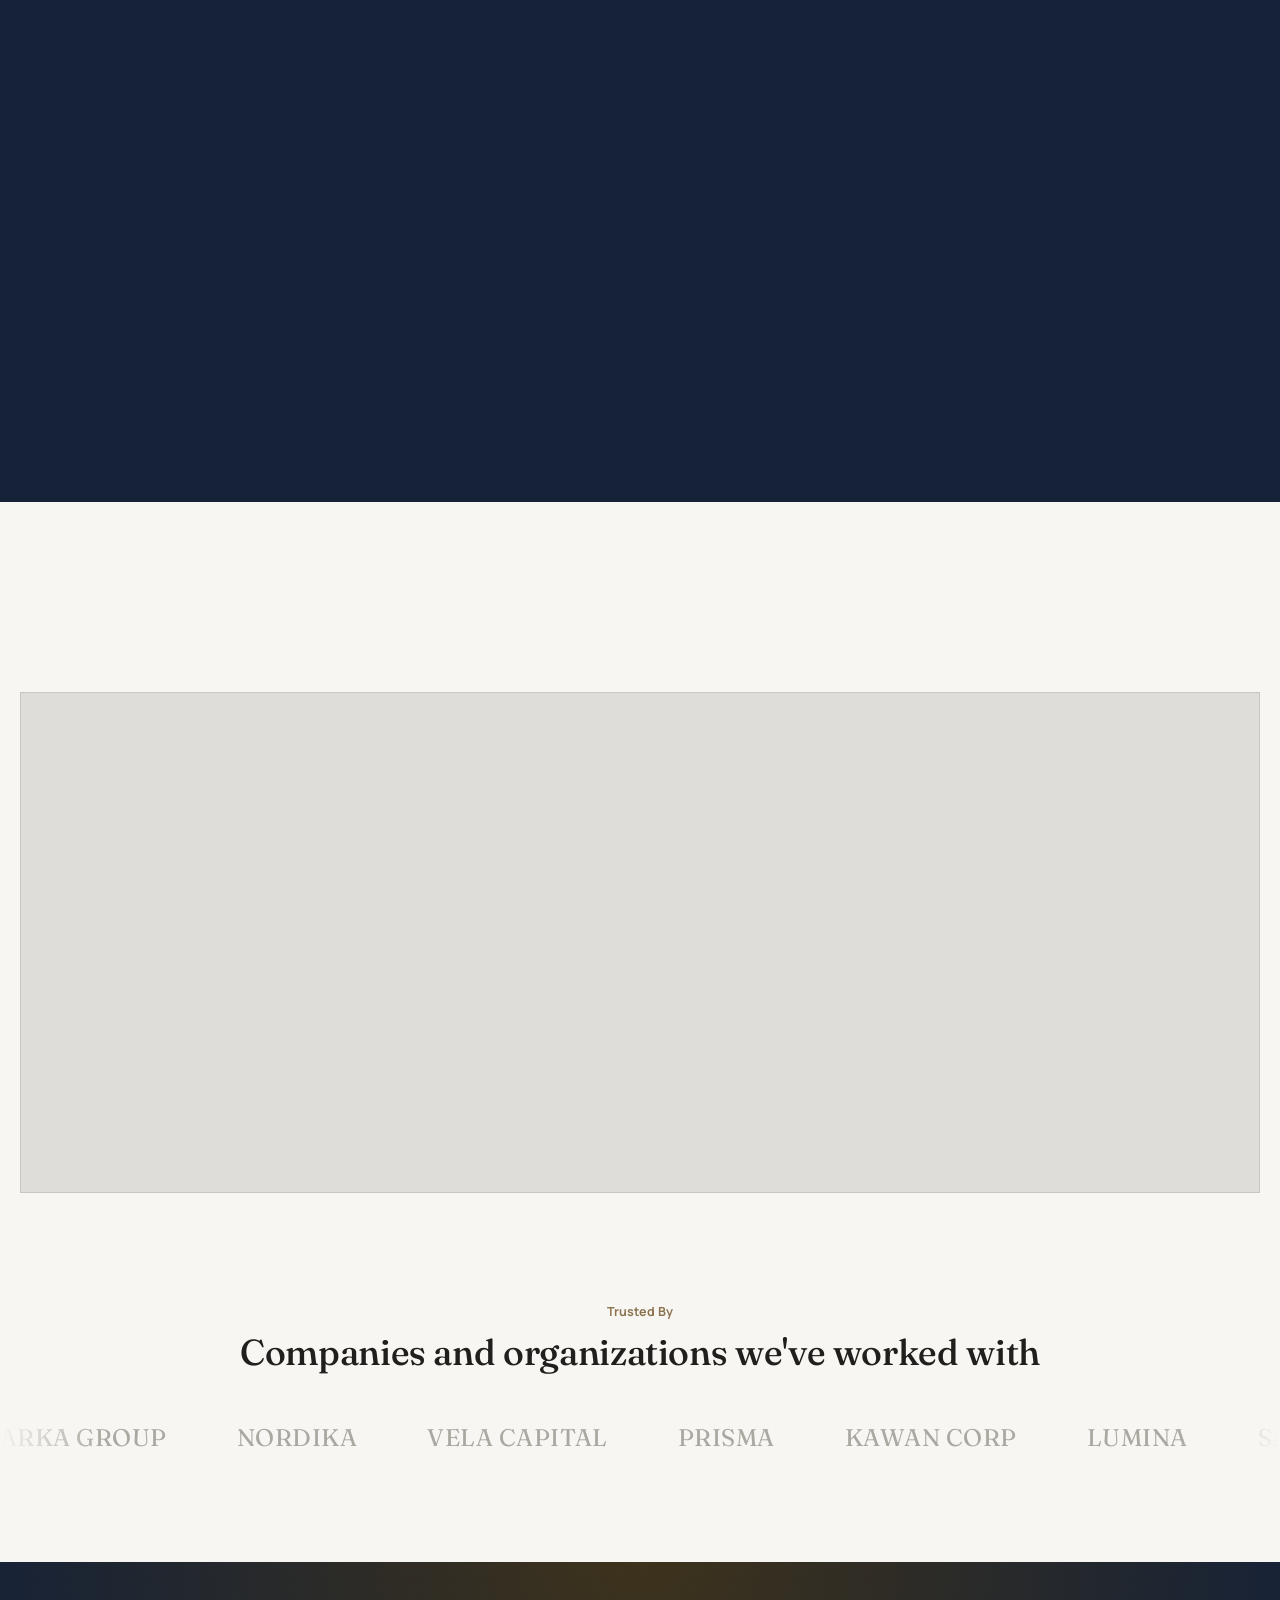
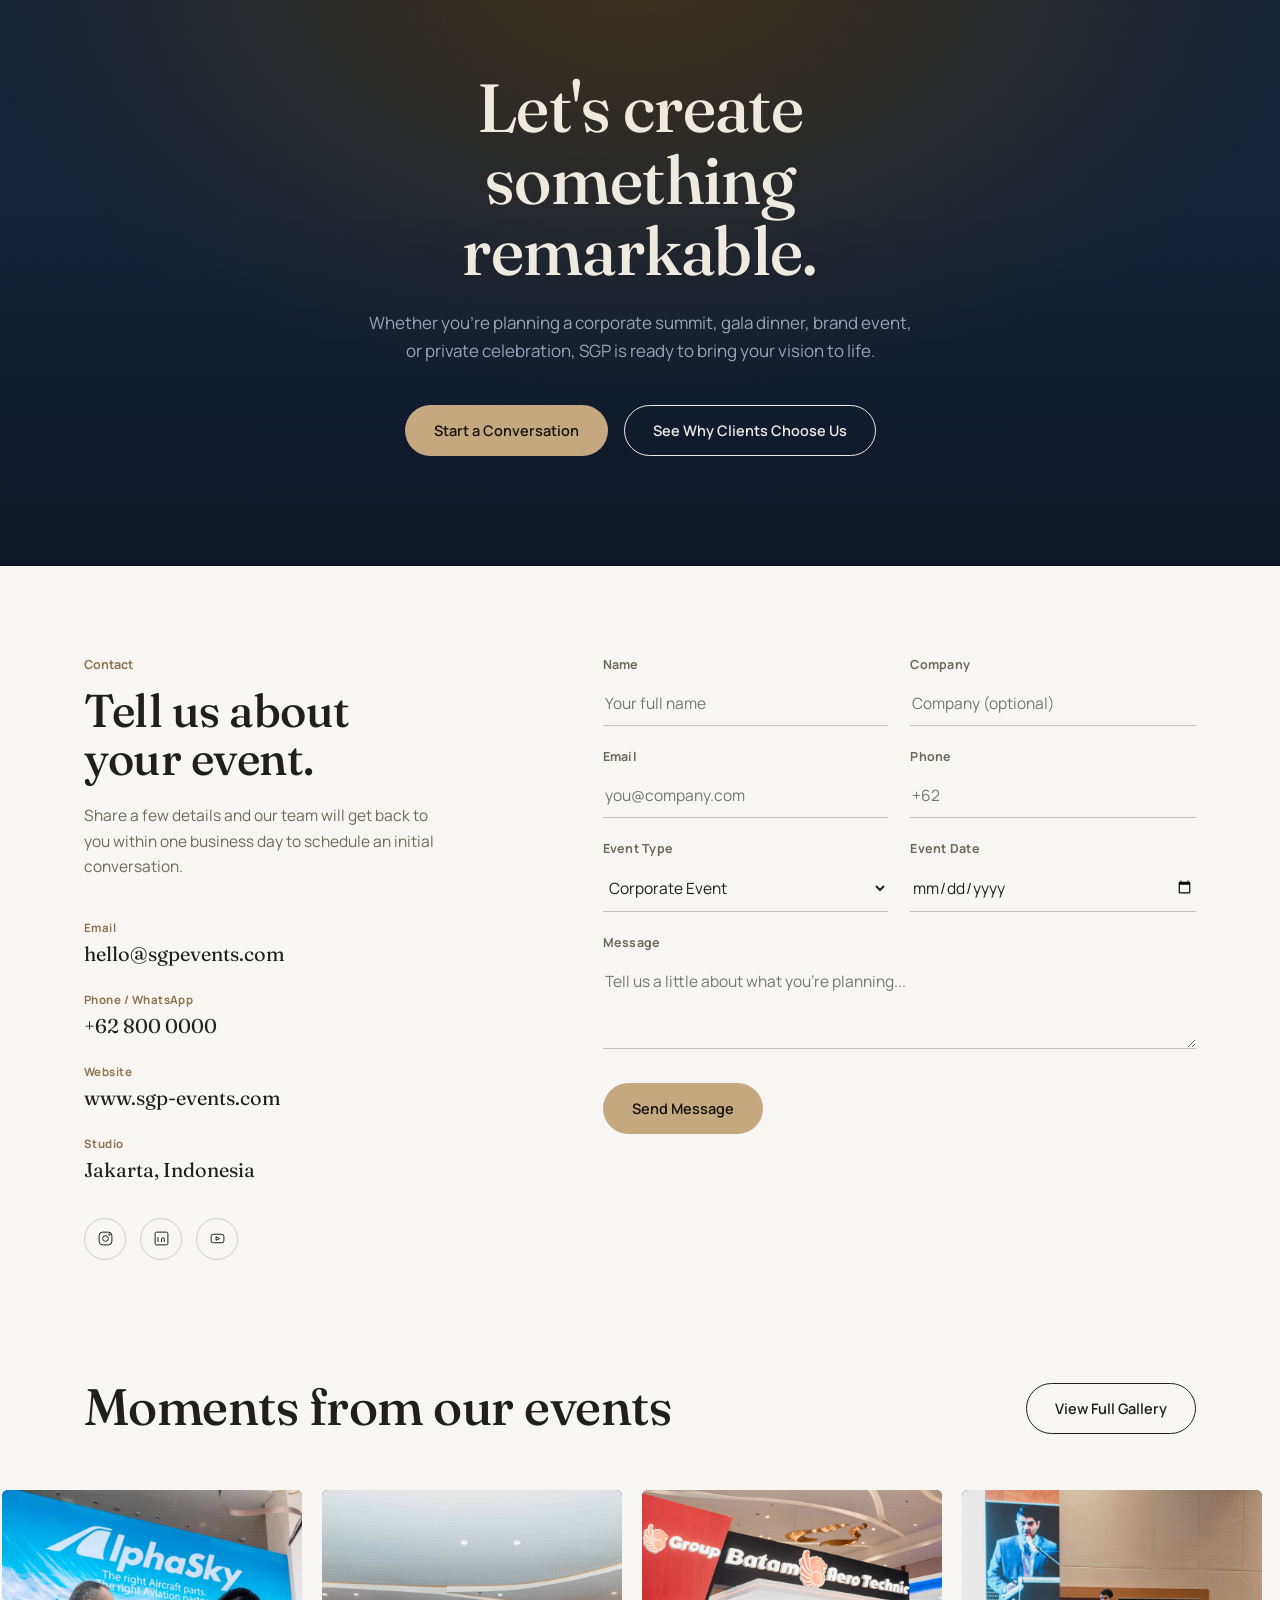
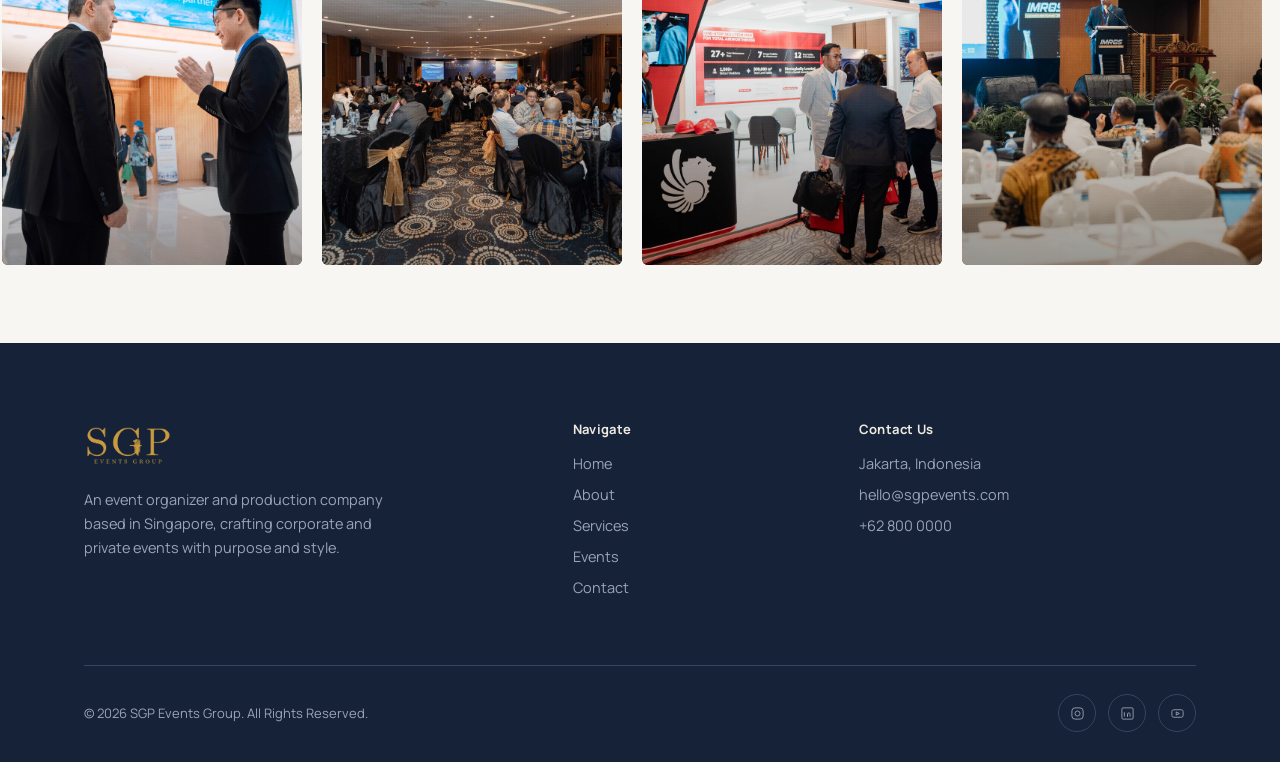
==== commit ae403bb0: "add mobile nav" ====
--- a/index.html
+++ b/index.html
@@ -98,7 +98,20 @@
           <a href="inamec.html">Inamec</a>
         </div>
       </div>
-      <a href="index.html#featured">Past Projects</a>
+      <!-- <a href="index.html#featured">Past Projects</a> -->
+      <div class="mobile-subnav-item">
+        <div class="mobile-nav-row">
+          <a href="index.html#featured">Past Projects</a>
+          <button class="mobile-subdropdown-btn" aria-label="Toggle Past Projects submenu">
+            <svg class="chevron" viewBox="0 0 24 24" fill="none" stroke-width="2" width="18" height="18">
+              <path d="M6 9l6 6 6-6" />
+            </svg>
+          </button>
+        </div>
+        <div class="mobile-subsubmenu">
+          <a href="https://www.imros2026.com/" target="_blank" rel="noopener">Imros</a>
+        </div>
+      </div>
       <a href="gallery.html">Event Gallery</a>
     </div>
   </div>
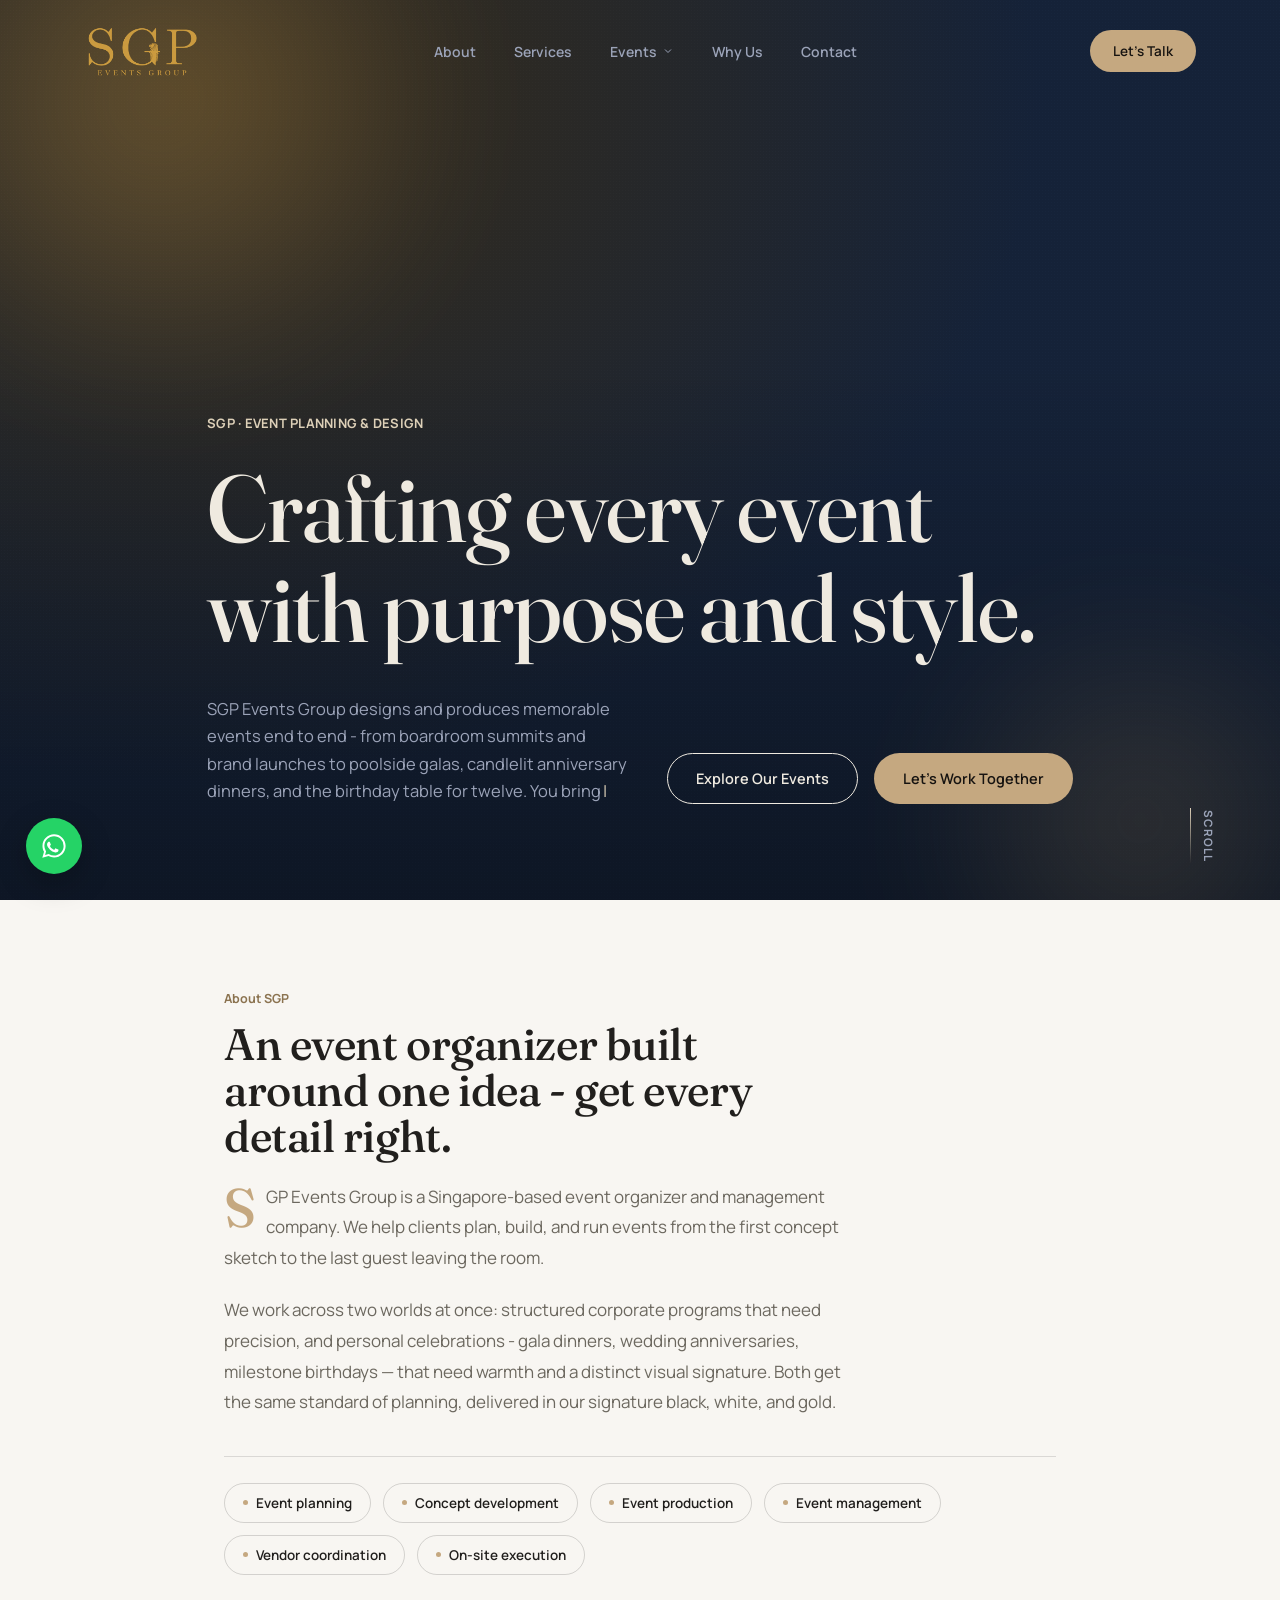
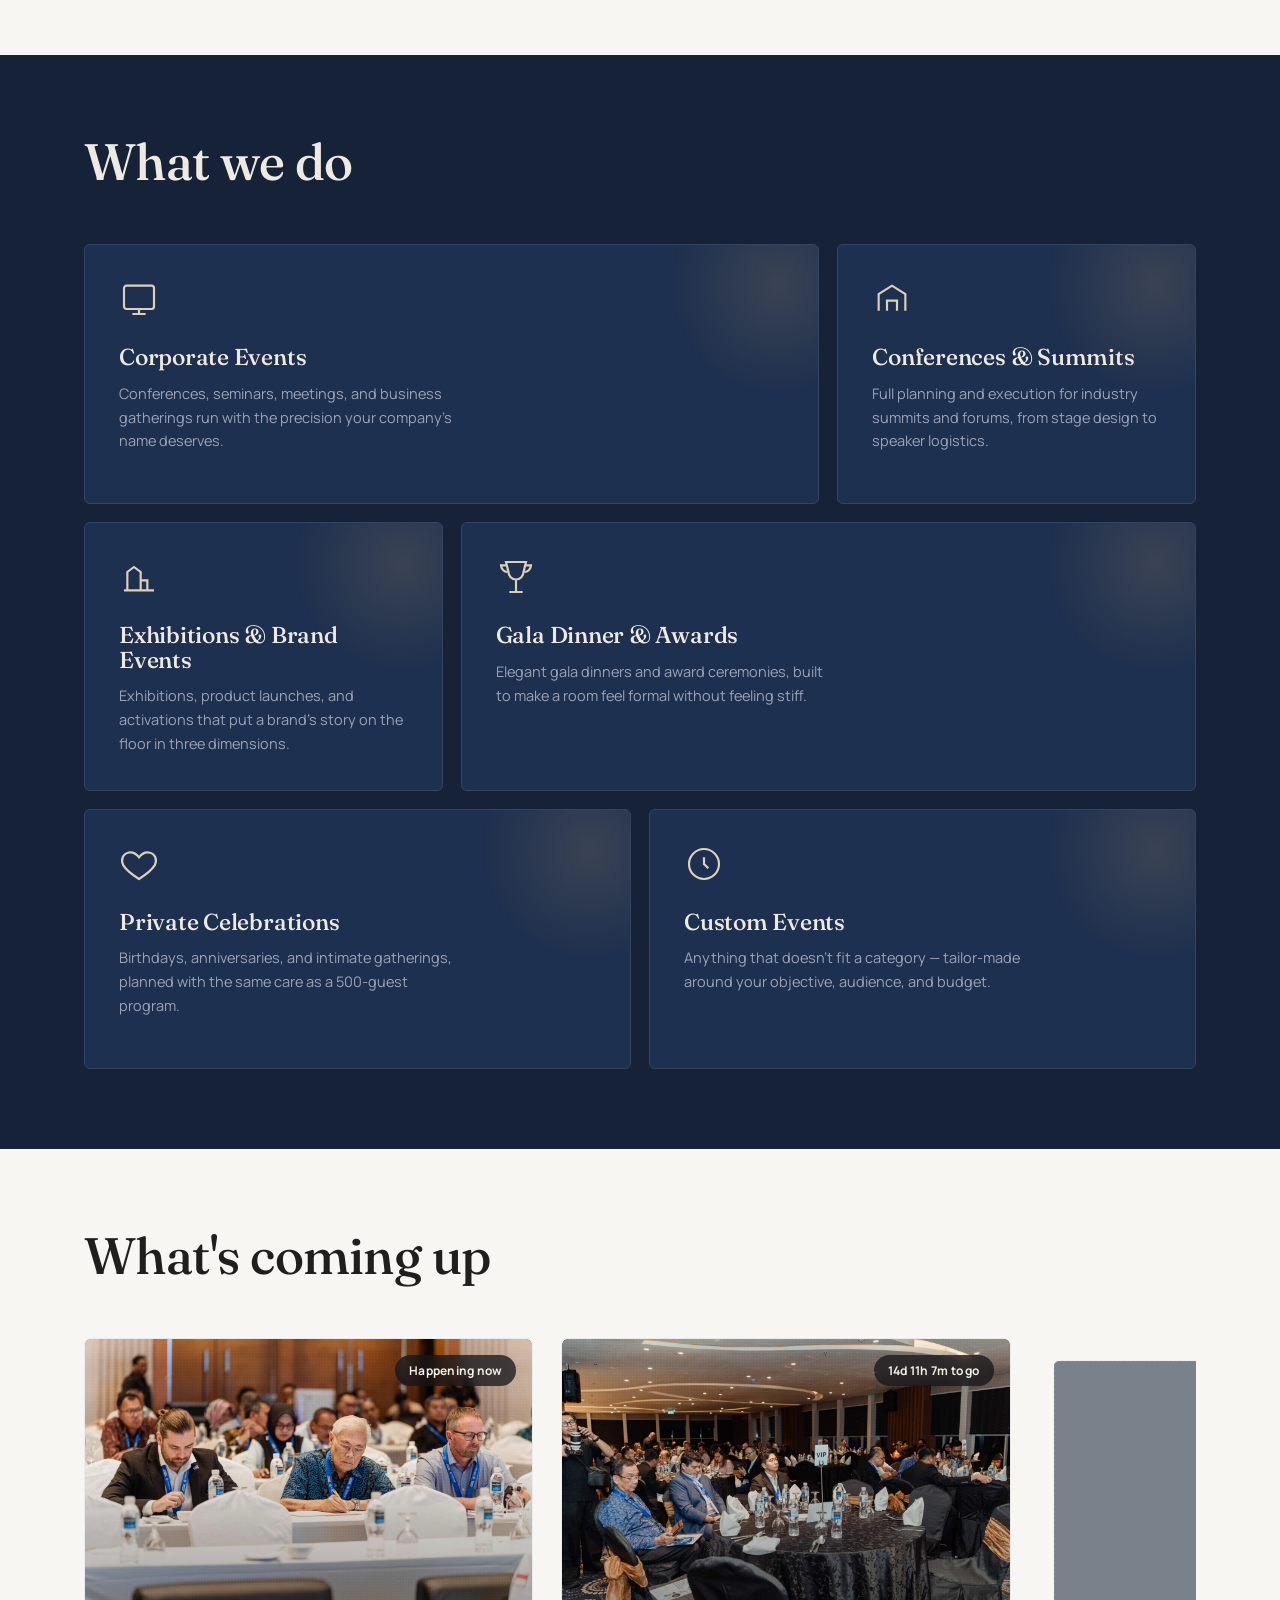
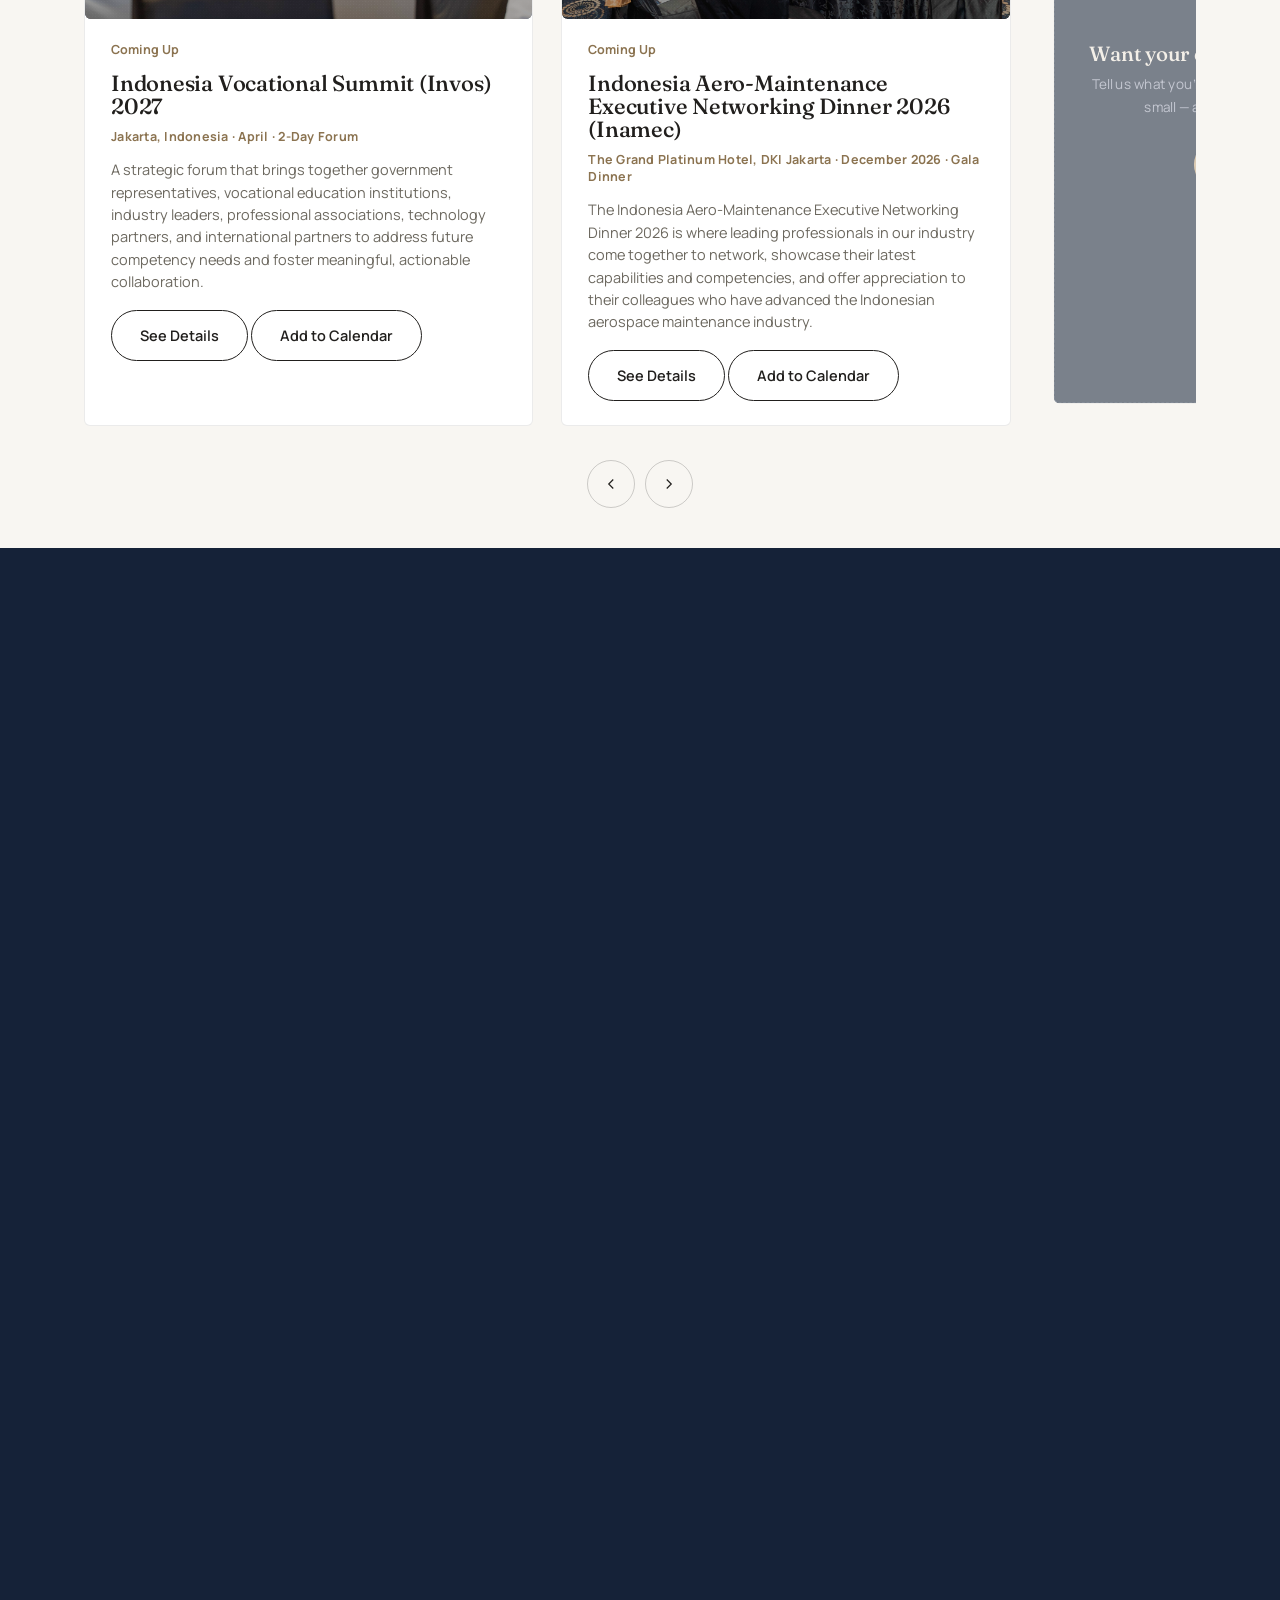
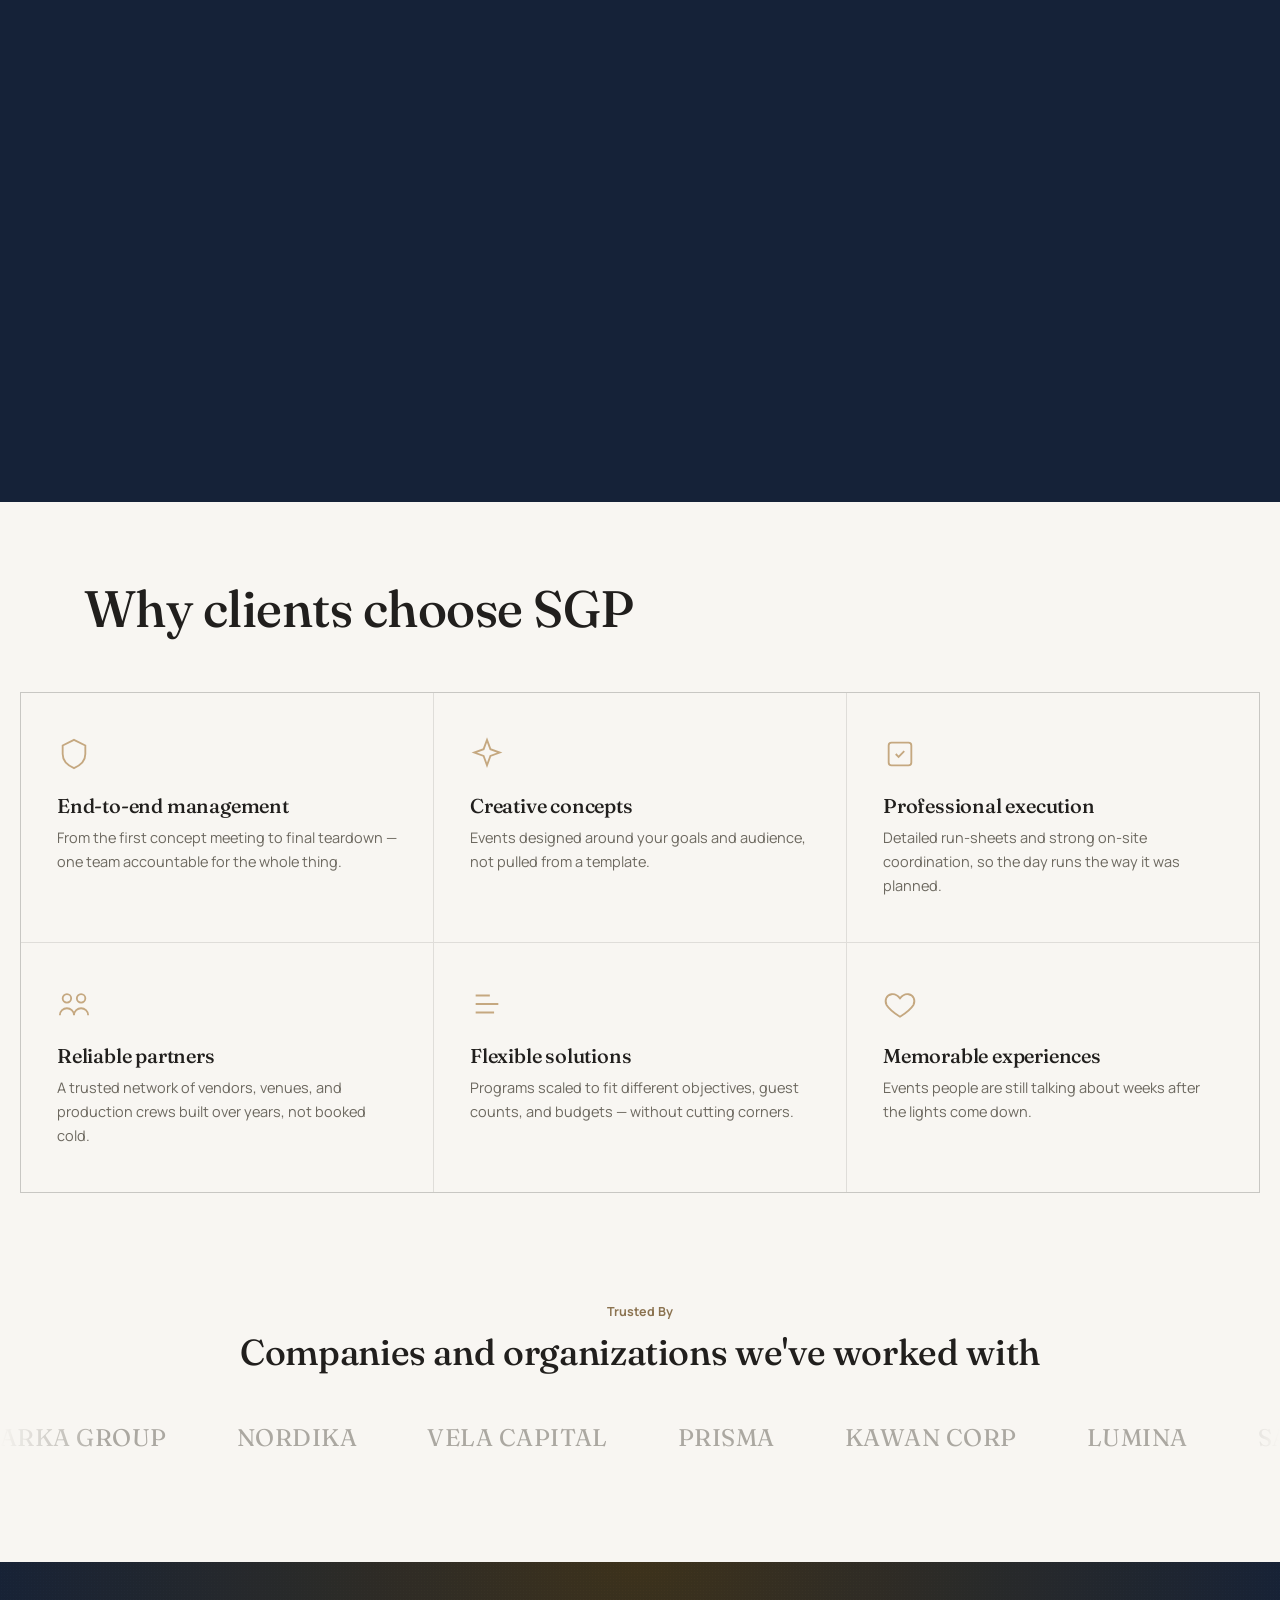
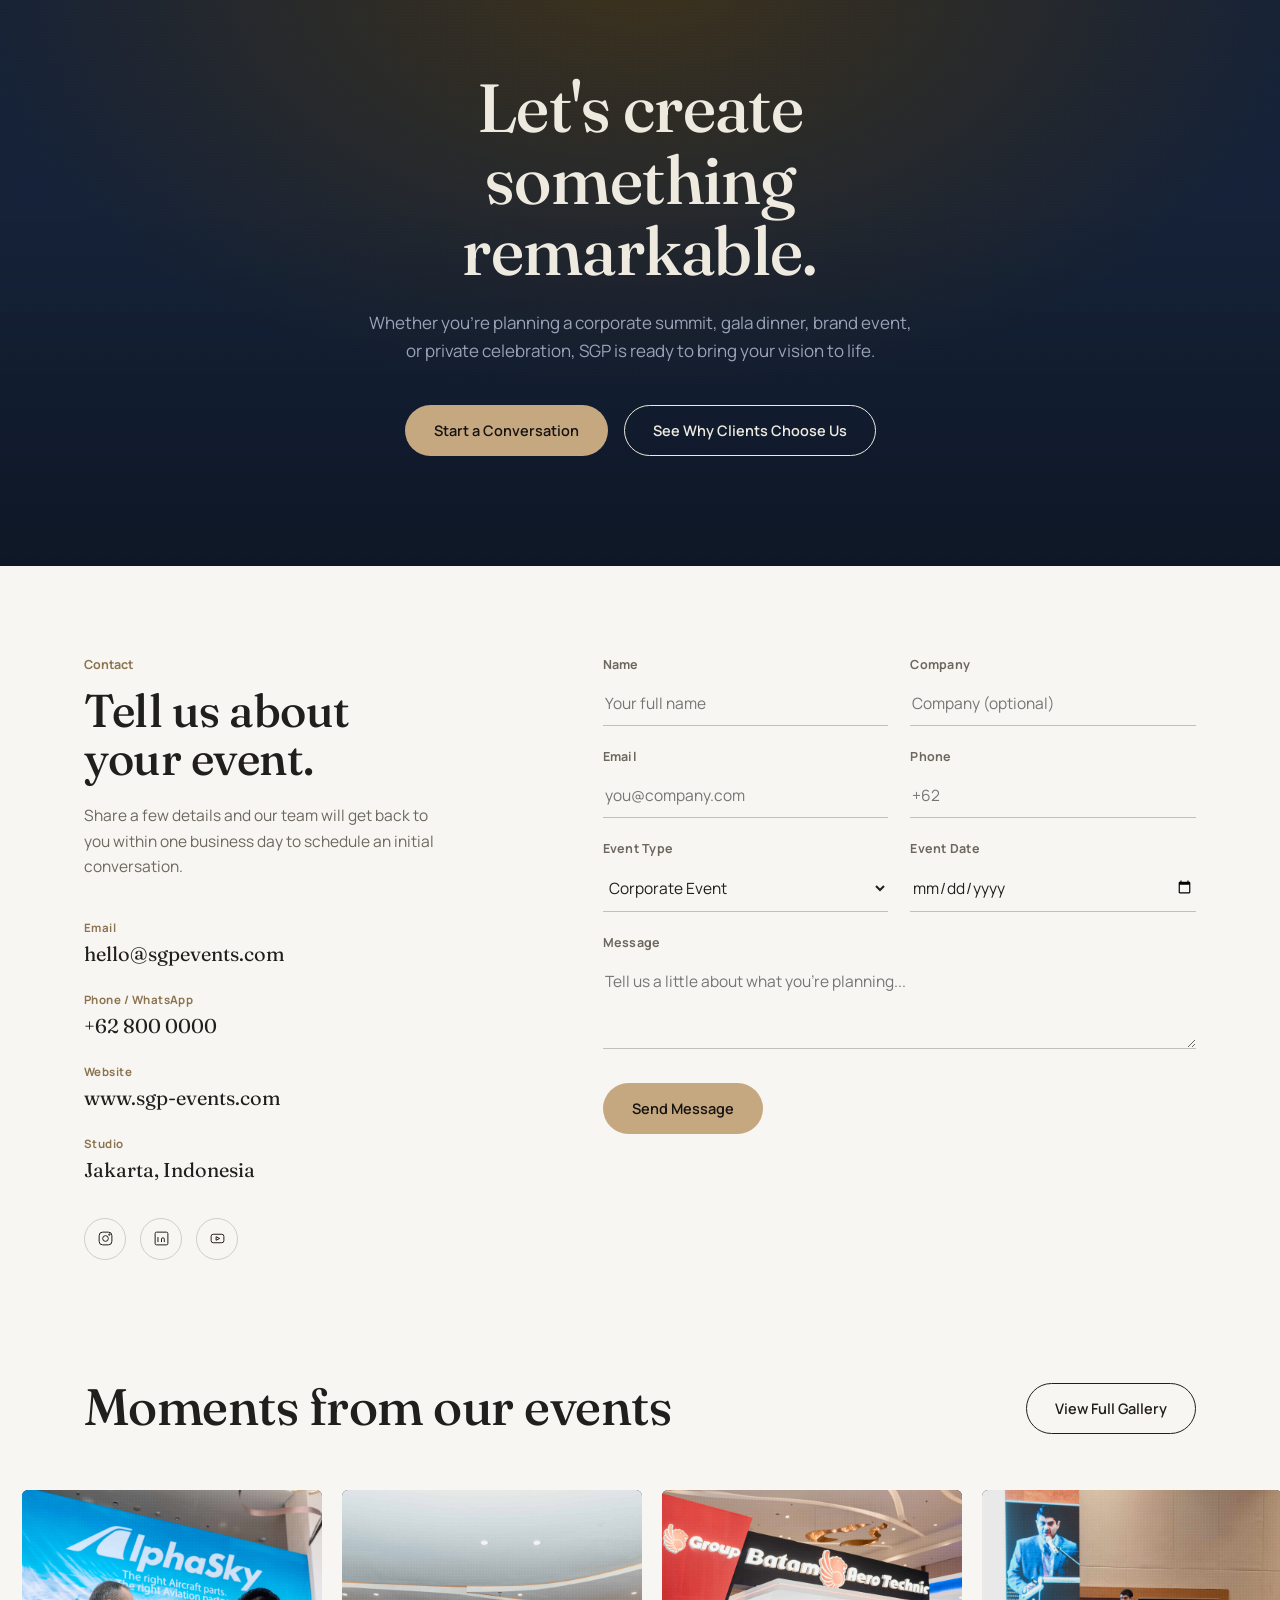
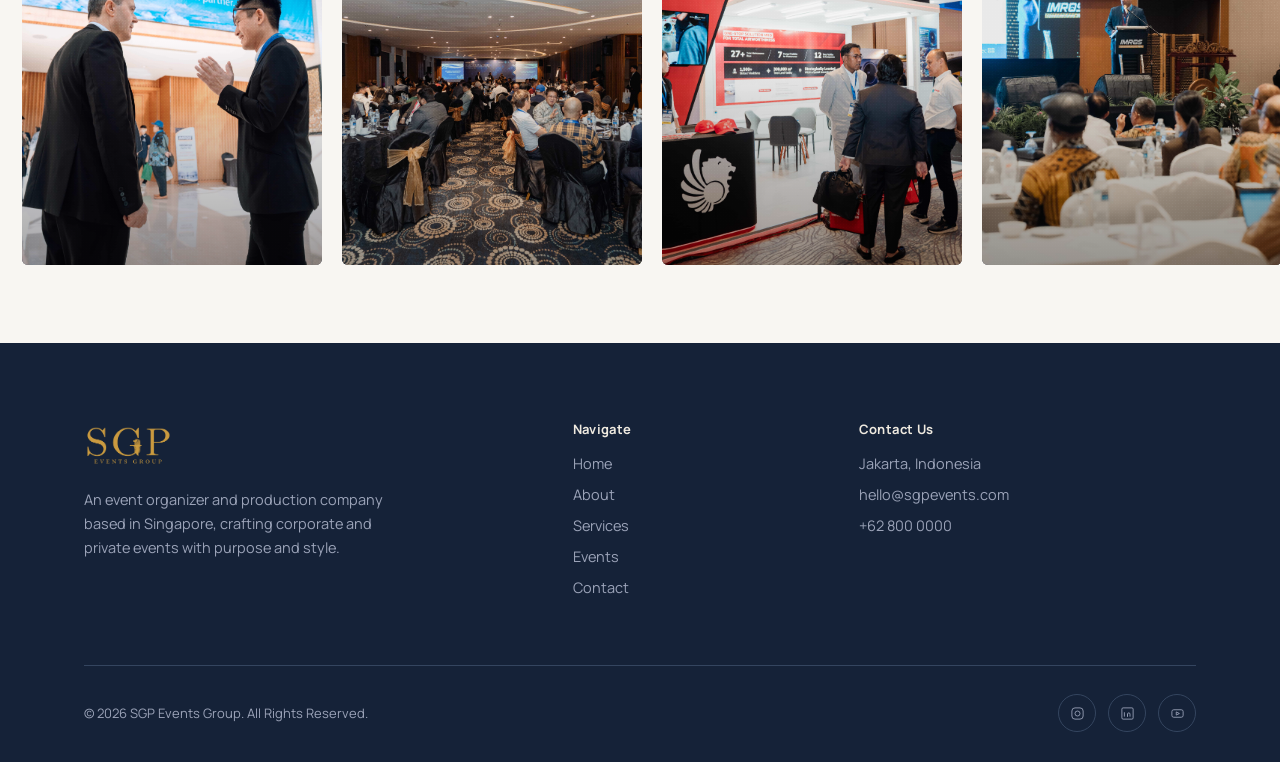
==== commit 457c1363: "add something" ====
--- a/index.html
+++ b/index.html
@@ -348,7 +348,14 @@
     <div class="feat-bottom reveal">
       <div>
         <h3 style="font-size:24px; margin-bottom:16px;">About the event</h3>
-        <p>Indonesia MRO Summit (IMROS) 2026 is a conference and exhibition bringing together key stakeholders from the aviation Maintenance, Repair & Overhaul (MRO) industry to discuss market developments, opportunities, technology, regulations, investment, infrastructure, sustainability, and workforce development. Under the theme "Indonesia Path to Becoming Asia MRO Hub," IMROS provides a platform for airlines, MRO providers, OEMs, regulators, investors, and technology companies to exchange insights, build strategic partnerships, and strengthen Indonesia's position as a regional MRO hub.</p>
+        <div class="about-event-copy reveal-stagger">
+          <p class="about-event-lead">Indonesia MRO Summit (IMROS) 2026 is a conference and exhibition bringing together key
+            stakeholders from the aviation Maintenance, Repair & Overhaul (MRO) industry to discuss market developments,
+            opportunities, technology, regulations, investment, infrastructure, sustainability, and workforce development.</p>
+          <p>Under the theme <span class="theme-highlight">"Indonesia Path to Becoming Asia MRO Hub,"</span> IMROS provides a
+            platform for airlines, MRO providers, OEMs, regulators, investors, and technology companies to exchange insights,
+            build strategic partnerships, and strengthen Indonesia's position as a regional MRO hub.</p>
+        </div>
         <div style="margin-top:28px;">
           <a href="https://www.imros2026.com/" class="btn btn-outline" style="color:var(--text-on-ink);" target="_blank" rel="noopener noreferrer">Explore the Event</a>
         </div>
--- a/styles.css
+++ b/styles.css
@@ -825,4 +825,16 @@
 @media(max-width:600px){
   .tl-subtimeline{ margin-left:0; }
   .tl-sub-row{ flex-wrap:wrap; }
-}+}
+.about-event-lead::first-letter{
+  font-family:'Fraunces',serif; font-size:2.6em; font-weight:500; float:left;
+  line-height:.85; padding-right:8px; padding-top:2px; color:var(--brass-light);
+}
+.theme-highlight{
+  position:relative; color:var(--brass-light); font-weight:600; font-style:italic;
+}
+.theme-highlight::after{
+  content:''; position:absolute; left:0; bottom:-2px; height:2px; width:0;
+  background:var(--brass); transition:width 1s var(--ease) .3s;
+}
+.about-event-copy.is-visible .theme-highlight::after{ width:100%; }
